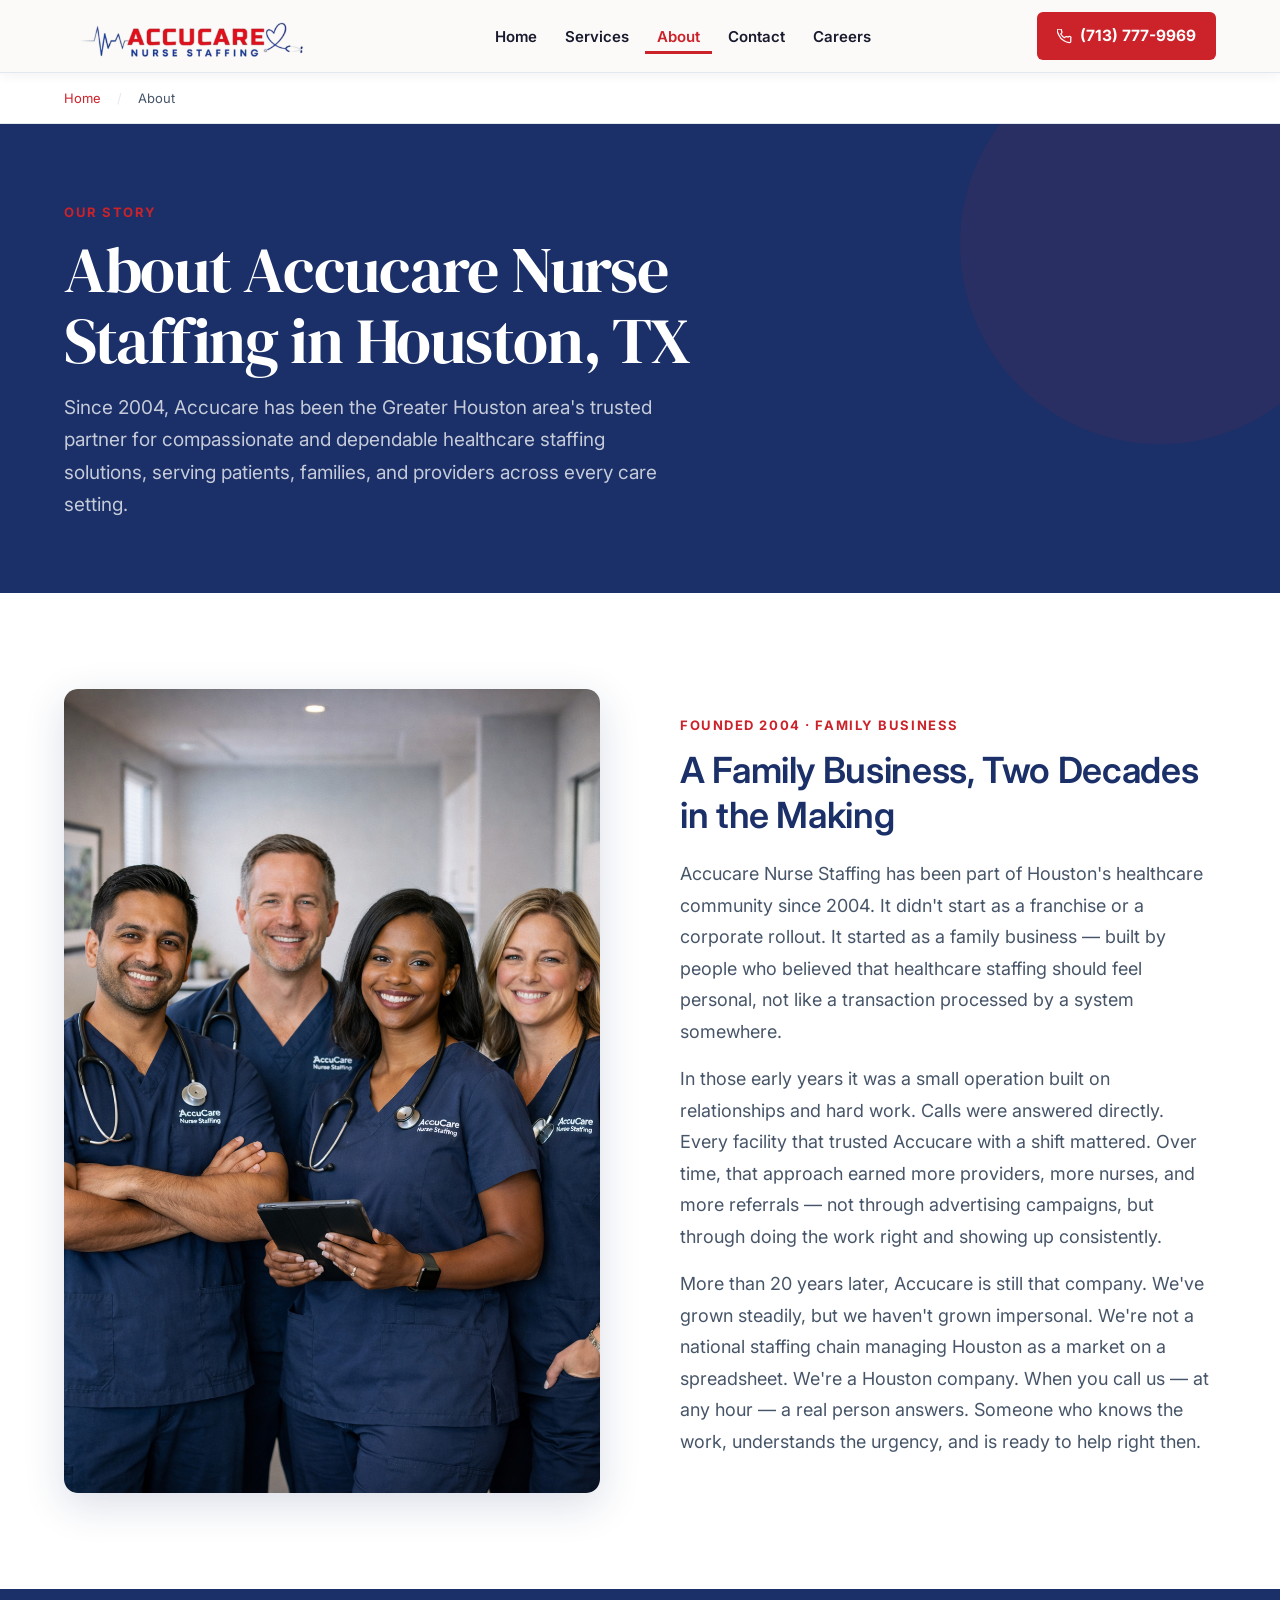
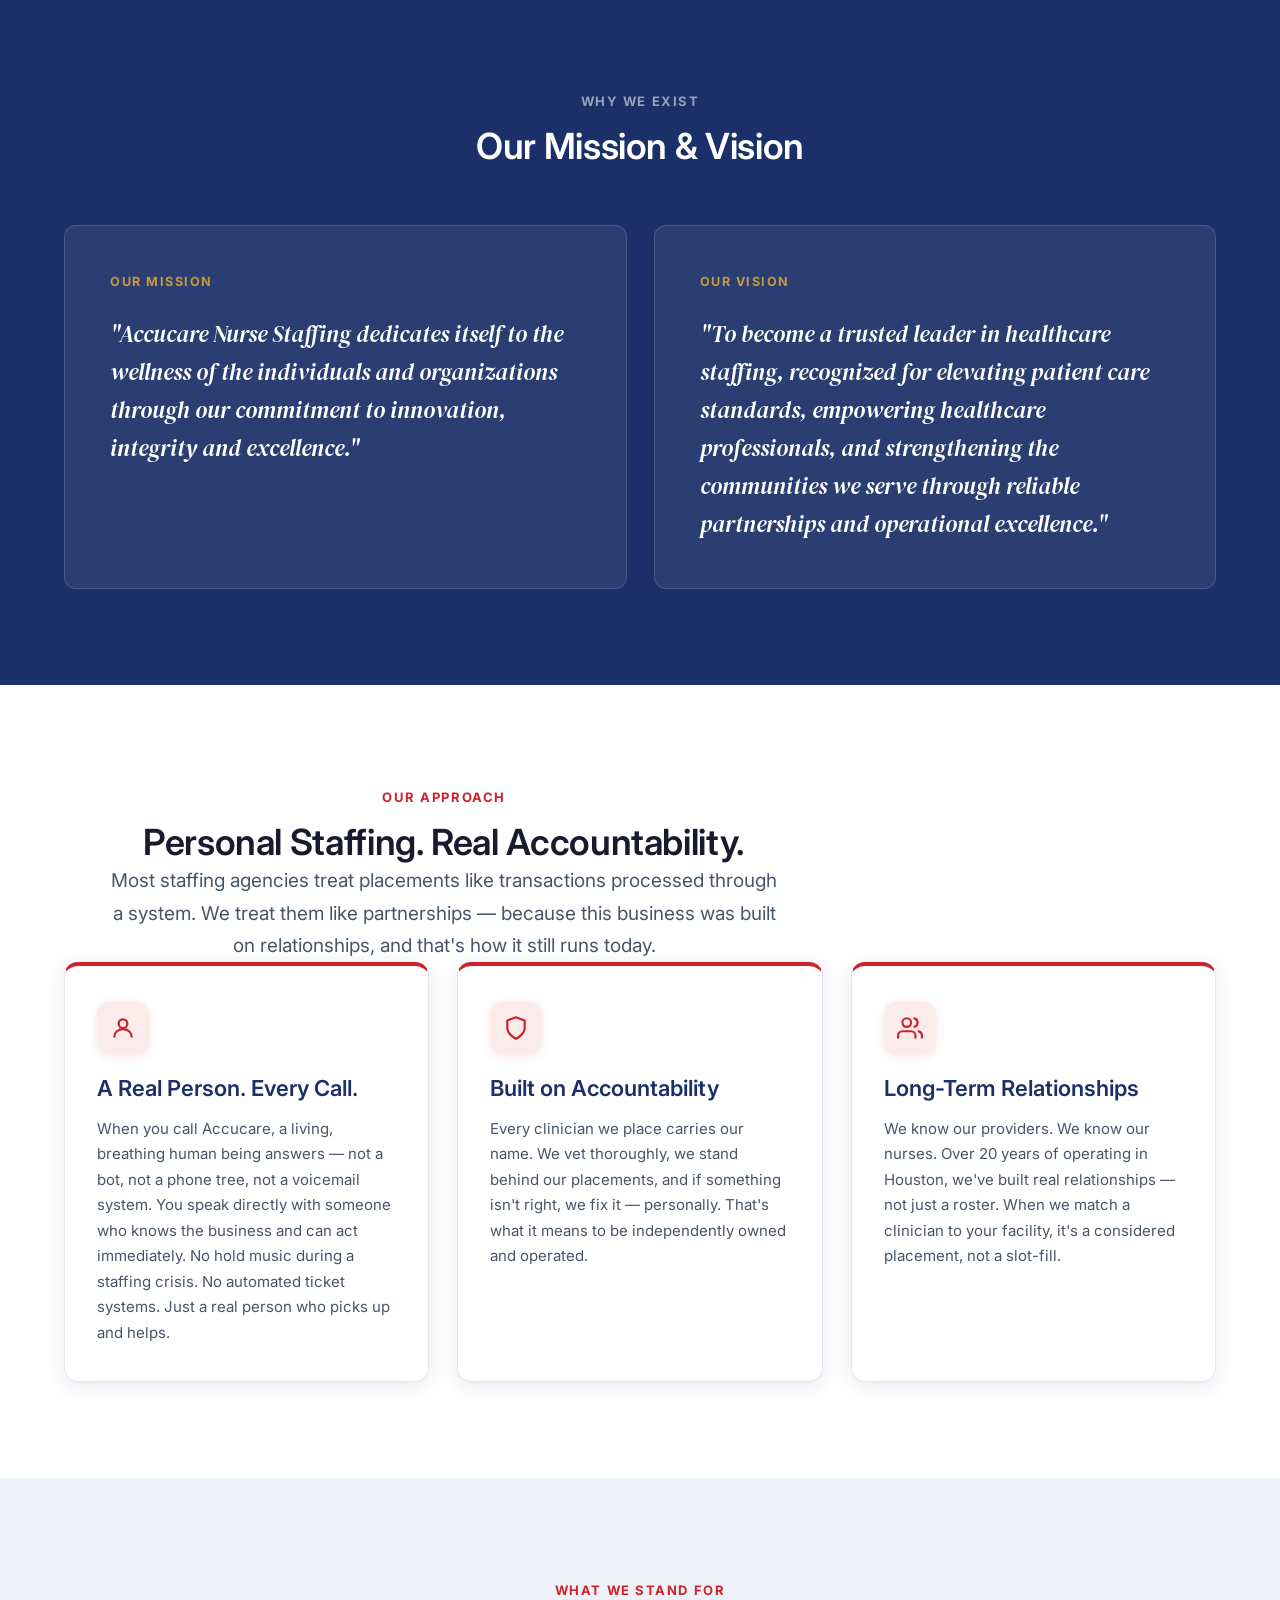
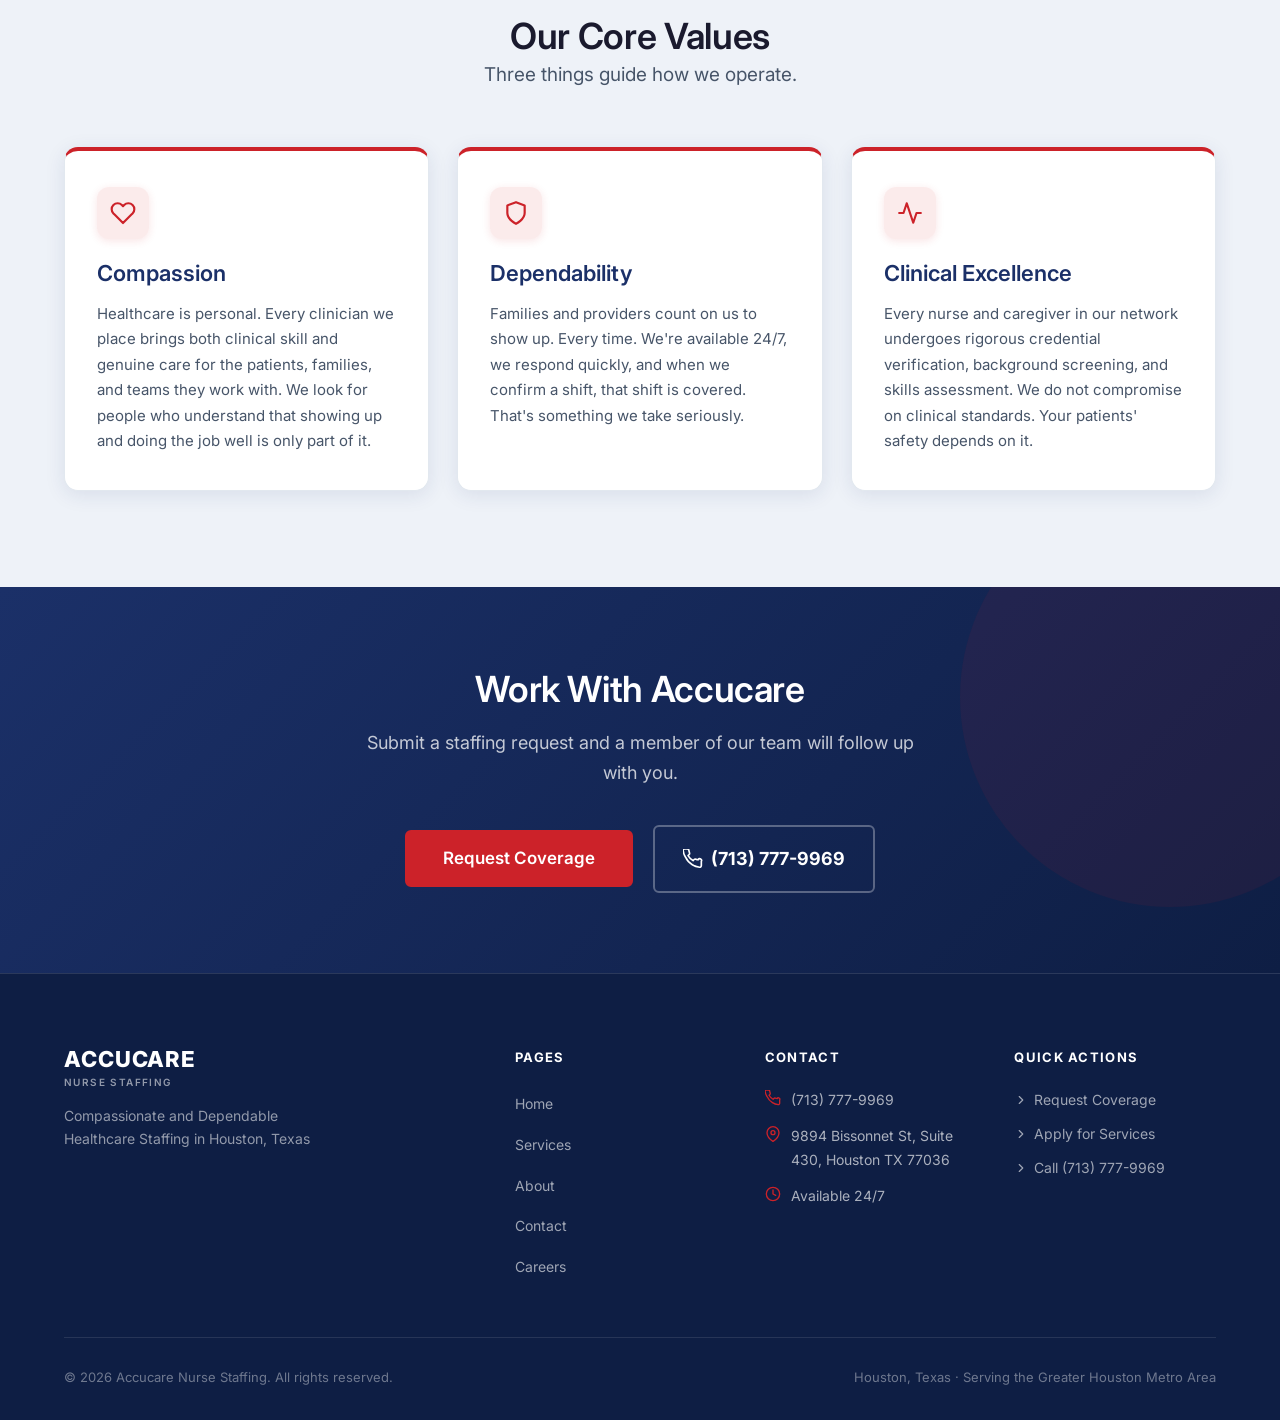
==== about.html @ 1fde1bed "Redesign Mission & Vision section — fix chopped layout Replace inline-style grid hack with dedicated" ====
<!DOCTYPE html>
<html lang="en">
<head>
  <meta charset="UTF-8" />
  <meta name="viewport" content="width=device-width, initial-scale=1.0" />
  <title>About Accucare Nurse Staffing in Houston, TX | 20 Years of Trusted Care</title>
  <meta name="description" content="Learn about Accucare Nurse Staffing, a Houston-based agency founded in 2004. Our mission is compassionate and dependable healthcare staffing solutions for every provider, every setting, every shift." />

  <!-- Favicon -->
  <link rel="icon" type="image/png" href="brandTheme/Heart.PNG" />

  <link rel="preconnect" href="https://fonts.googleapis.com" />
  <link rel="preconnect" href="https://fonts.gstatic.com" crossorigin />
  <link href="https://fonts.googleapis.com/css2?family=Inter:wght@400;600;700&family=DM+Serif+Display:ital@0;1&display=swap" rel="stylesheet" />
  <link rel="stylesheet" href="css/styles.css" />

  <!-- Google Analytics: insert GA4 tag here -->
</head>
<body>

  <a class="skip-link" href="#main-content">Skip to main content</a>

  <!-- NAVIGATION -->
  <header>
    <nav class="nav" aria-label="Main navigation">
      <div class="container">
        <div class="nav__inner">
          <a href="index.html" class="nav__logo" aria-label="Accucare Nurse Staffing Home">
            <img src="brandTheme/AccuCare logo.PNG" alt="Accucare Nurse Staffing" class="nav__logo-img"></span>
          </a>
          <ul class="nav__links" role="list">
            <li><a href="index.html" class="nav__link">Home</a></li>
            <li><a href="services.html" class="nav__link">Services</a></li>
            <li><a href="about.html" class="nav__link nav__link--active">About</a></li>
            <li><a href="contact.html" class="nav__link">Contact</a></li>
            <li><a href="join-our-team.html" class="nav__link">Careers</a></li>
          </ul>
          <a href="tel:7137779969" class="nav__phone" aria-label="Call Accucare at (713) 777-9969">
            <svg viewBox="0 0 24 24" fill="none" stroke="currentColor" stroke-width="2" stroke-linecap="round" stroke-linejoin="round" aria-hidden="true"><path d="M22 16.92v3a2 2 0 01-2.18 2 19.79 19.79 0 01-8.63-3.07A19.5 19.5 0 013.07 9.82 19.79 19.79 0 01.07 1.18 2 2 0 012.07 0h3a2 2 0 012 1.72c.127.96.361 1.903.7 2.81a2 2 0 01-.45 2.11L6.09 7.91a16 16 0 006 6l1.27-1.27a2 2 0 012.11-.45c.907.339 1.85.573 2.81.7A2 2 0 0122 14.92v2z"/></svg>
            (713) 777-9969
          </a>
          <button class="nav__hamburger" aria-label="Open navigation menu" aria-expanded="false" aria-controls="mobile-menu">
            <span></span><span></span><span></span>
          </button>
        </div>
      </div>
      <div class="nav__mobile" id="mobile-menu" role="navigation" aria-label="Mobile navigation">
        <a href="index.html" class="nav__link">Home</a>
        <a href="services.html" class="nav__link">Services</a>
        <a href="about.html" class="nav__link">About</a>
        <a href="contact.html" class="nav__link">Contact</a>
        <a href="join-our-team.html" class="nav__link">Careers</a>
        <a href="tel:7137779969" class="nav__phone"><svg viewBox="0 0 24 24" fill="none" stroke="currentColor" stroke-width="2" stroke-linecap="round" stroke-linejoin="round" aria-hidden="true"><path d="M22 16.92v3a2 2 0 01-2.18 2 19.79 19.79 0 01-8.63-3.07A19.5 19.5 0 013.07 9.82 19.79 19.79 0 01.07 1.18 2 2 0 012.07 0h3a2 2 0 012 1.72c.127.96.361 1.903.7 2.81a2 2 0 01-.45 2.11L6.09 7.91a16 16 0 006 6l1.27-1.27a2 2 0 012.11-.45c.907.339 1.85.573 2.81.7A2 2 0 0122 14.92v2z"/></svg>(713) 777-9969</a>
      </div>
    </nav>
  </header>

  <main id="main-content">

    <!-- Breadcrumb -->
    <div class="breadcrumb">
      <div class="container">
        <ol class="breadcrumb__list" aria-label="Breadcrumb">
          <li><a href="index.html">Home</a></li>
          <li class="breadcrumb__sep" aria-hidden="true">/</li>
          <li aria-current="page">About</li>
        </ol>
      </div>
    </div>

    <!-- Page Hero -->
    <section class="page-hero" aria-labelledby="page-title">
      <div class="container">
        <span class="page-hero__eyebrow">Our Story</span>
        <h1 id="page-title">About Accucare Nurse Staffing in Houston, TX</h1>
        <p>Since 2004, Accucare has been the Greater Houston area's trusted partner for compassionate and dependable healthcare staffing solutions, serving patients, families, and providers across every care setting.</p>
      </div>
    </section>

    <!-- Our Story -->
    <section class="section section--alt" aria-labelledby="story-heading">
      <div class="container">
        <div class="story-grid">
          <div class="story-grid__image">
            <img
              src="brandTheme/team-photo.png"
              alt="Accucare Nurse Staffing team of nurses in Houston, TX"
              style="width: 100%; height: 100%; object-fit: cover; border-radius: 12px; box-shadow: var(--shadow-md); min-height: 420px; display: block;"
            />
          </div>
          <div class="story-grid__content">
            <span class="section__eyebrow">Founded 2004 &middot; Family Business</span>
            <h2 id="story-heading">A Family Business, Two Decades in the Making</h2>
            <p>Accucare Nurse Staffing has been part of Houston's healthcare community since 2004. It didn't start as a franchise or a corporate rollout. It started as a family business — built by people who believed that healthcare staffing should feel personal, not like a transaction processed by a system somewhere.</p>
            <p>In those early years it was a small operation built on relationships and hard work. Calls were answered directly. Every facility that trusted Accucare with a shift mattered. Over time, that approach earned more providers, more nurses, and more referrals — not through advertising campaigns, but through doing the work right and showing up consistently.</p>
            <p>More than 20 years later, Accucare is still that company. We've grown steadily, but we haven't grown impersonal. We're not a national staffing chain managing Houston as a market on a spreadsheet. We're a Houston company. When you call us — at any hour — a real person answers. Someone who knows the work, understands the urgency, and is ready to help right then.</p>
          </div>
        </div>
      </div>
    </section>


    <!-- Mission & Vision -->
    <section class="section section--navy" aria-labelledby="mission-heading">
      <div class="container">
        <div class="section__header text-center">
          <span class="section__eyebrow" style="color: rgba(255,255,255,0.55);">Why We Exist</span>
          <h2 id="mission-heading" style="color: white;">Our Mission &amp; Vision</h2>
        </div>
        <div class="mv-grid">

          <div class="mv-card">
            <span class="mv-card__label">Our Mission</span>
            <blockquote>
              "Accucare Nurse Staffing dedicates itself to the wellness of the individuals and organizations through our commitment to innovation, integrity and excellence."
            </blockquote>
          </div>

          <div class="mv-card">
            <span class="mv-card__label">Our Vision</span>
            <blockquote>
              "To become a trusted leader in healthcare staffing, recognized for elevating patient care standards, empowering healthcare professionals, and strengthening the communities we serve through reliable partnerships and operational excellence."
            </blockquote>
          </div>

        </div>
      </div>
    </section>

    <!-- Concierge Approach -->
    <section class="section section--alt" aria-labelledby="concierge-heading">
      <div class="container">
        <div class="section__header text-center" style="max-width: 760px; margin: 0 auto var(--space-12);">
          <span class="section__eyebrow">Our Approach</span>
          <h2 id="concierge-heading">Personal Staffing. Real Accountability.</h2>
          <p class="lead" style="margin: 0 auto;">Most staffing agencies treat placements like transactions processed through a system. We treat them like partnerships — because this business was built on relationships, and that's how it still runs today.</p>
        </div>
        <div class="values-grid">

          <article class="value-card">
            <div class="value-card__icon" aria-hidden="true">
              <svg viewBox="0 0 24 24" fill="none" stroke="currentColor" stroke-width="2" stroke-linecap="round" stroke-linejoin="round">
                <circle cx="12" cy="8" r="4"/><path d="M4 20c0-4 3.6-7 8-7s8 3 8 7"/>
              </svg>
            </div>
            <h3>A Real Person. Every Call.</h3>
            <p>When you call Accucare, a living, breathing human being answers — not a bot, not a phone tree, not a voicemail system. You speak directly with someone who knows the business and can act immediately. No hold music during a staffing crisis. No automated ticket systems. Just a real person who picks up and helps.</p>
          </article>

          <article class="value-card">
            <div class="value-card__icon" aria-hidden="true">
              <svg viewBox="0 0 24 24" fill="none" stroke="currentColor" stroke-width="2" stroke-linecap="round" stroke-linejoin="round">
                <path d="M12 22s8-4 8-10V5l-8-3-8 3v7c0 6 8 10 8 10z"/>
              </svg>
            </div>
            <h3>Built on Accountability</h3>
            <p>Every clinician we place carries our name. We vet thoroughly, we stand behind our placements, and if something isn't right, we fix it &mdash; personally. That's what it means to be independently owned and operated.</p>
          </article>

          <article class="value-card">
            <div class="value-card__icon" aria-hidden="true">
              <svg viewBox="0 0 24 24" fill="none" stroke="currentColor" stroke-width="2" stroke-linecap="round" stroke-linejoin="round">
                <path d="M17 21v-2a4 4 0 00-4-4H5a4 4 0 00-4 4v2"/><circle cx="9" cy="7" r="4"/><path d="M23 21v-2a4 4 0 00-3-3.87"/><path d="M16 3.13a4 4 0 010 7.75"/>
              </svg>
            </div>
            <h3>Long-Term Relationships</h3>
            <p>We know our providers. We know our nurses. Over 20 years of operating in Houston, we've built real relationships &mdash; not just a roster. When we match a clinician to your facility, it's a considered placement, not a slot-fill.</p>
          </article>

        </div>
      </div>
    </section>

    <!-- Values -->
    <section class="section" aria-labelledby="values-heading">
      <div class="container">
        <div class="section__header text-center">
          <span class="section__eyebrow">What We Stand For</span>
          <h2 id="values-heading">Our Core Values</h2>
          <p class="lead" style="margin: 0 auto;">Three things guide how we operate.</p>
        </div>
        <div class="values-grid">

          <article class="value-card">
            <div class="value-card__icon" aria-hidden="true">
              <svg viewBox="0 0 24 24" fill="none" stroke="currentColor" stroke-width="2" stroke-linecap="round" stroke-linejoin="round">
                <path d="M20.84 4.61a5.5 5.5 0 00-7.78 0L12 5.67l-1.06-1.06a5.5 5.5 0 00-7.78 7.78l1.06 1.06L12 21.23l7.78-7.78 1.06-1.06a5.5 5.5 0 000-7.78z"/>
              </svg>
            </div>
            <h3>Compassion</h3>
            <p>Healthcare is personal. Every clinician we place brings both clinical skill and genuine care for the patients, families, and teams they work with. We look for people who understand that showing up and doing the job well is only part of it.</p>
          </article>

          <article class="value-card">
            <div class="value-card__icon" aria-hidden="true">
              <svg viewBox="0 0 24 24" fill="none" stroke="currentColor" stroke-width="2" stroke-linecap="round" stroke-linejoin="round">
                <path d="M12 22s8-4 8-10V5l-8-3-8 3v7c0 6 8 10 8 10z"/>
              </svg>
            </div>
            <h3>Dependability</h3>
            <p>Families and providers count on us to show up. Every time. We're available 24/7, we respond quickly, and when we confirm a shift, that shift is covered. That's something we take seriously.</p>
          </article>

          <article class="value-card">
            <div class="value-card__icon" aria-hidden="true">
              <svg viewBox="0 0 24 24" fill="none" stroke="currentColor" stroke-width="2" stroke-linecap="round" stroke-linejoin="round">
                <path d="M22 12h-4l-3 9L9 3l-3 9H2"/>
              </svg>
            </div>
            <h3>Clinical Excellence</h3>
            <p>Every nurse and caregiver in our network undergoes rigorous credential verification, background screening, and skills assessment. We do not compromise on clinical standards. Your patients' safety depends on it.</p>
          </article>

        </div>
      </div>
    </section>

    <!-- CTA Banner -->
    <section class="cta-banner" aria-labelledby="about-cta-heading">
      <div class="container">
        <h2 id="about-cta-heading">Work With Accucare</h2>
        <p>Submit a staffing request and a member of our team will follow up with you.</p>
        <div class="cta-banner__actions">
          <a href="#" class="btn btn--primary btn--lg js-lead-modal">Request Coverage</a>
          <a href="tel:7137779969" class="cta-banner__phone" aria-label="Call Accucare at (713) 777-9969">
            <svg viewBox="0 0 24 24" fill="none" stroke="currentColor" stroke-width="2" stroke-linecap="round" stroke-linejoin="round" aria-hidden="true"><path d="M22 16.92v3a2 2 0 01-2.18 2 19.79 19.79 0 01-8.63-3.07A19.5 19.5 0 013.07 9.82 19.79 19.79 0 01.07 1.18 2 2 0 012.07 0h3a2 2 0 012 1.72c.127.96.361 1.903.7 2.81a2 2 0 01-.45 2.11L6.09 7.91a16 16 0 006 6l1.27-1.27a2 2 0 012.11-.45c.907.339 1.85.573 2.81.7A2 2 0 0122 14.92v2z"/></svg>
            (713) 777-9969
          </a>
        </div>
      </div>
    </section>

  </main>

  <!-- FOOTER -->
  <footer class="footer" role="contentinfo">
    <div class="container">
      <div class="footer__main">
        <div class="footer__brand">
          <a href="index.html" class="nav__logo" aria-label="Accucare Nurse Staffing Home">
            <span class="footer__logo-wordmark">ACCUCARE<span>NURSE STAFFING</span></span></span>
          </a>
          <p class="footer__tagline">Compassionate and Dependable Healthcare Staffing in Houston, Texas</p>
        </div>
        <nav aria-label="Footer navigation">
          <div class="footer__col-title">Pages</div>
          <ul class="footer__nav" role="list">
            <li><a href="index.html">Home</a></li>
            <li><a href="services.html">Services</a></li>
            <li><a href="about.html">About</a></li>
            <li><a href="contact.html">Contact</a></li>
            <li><a href="join-our-team.html">Careers</a></li>
          </ul>
        </nav>
        <div>
          <div class="footer__col-title">Contact</div>
          <div class="footer__contact-item"><svg viewBox="0 0 24 24" fill="none" stroke="currentColor" stroke-width="2" stroke-linecap="round" stroke-linejoin="round" aria-hidden="true"><path d="M22 16.92v3a2 2 0 01-2.18 2 19.79 19.79 0 01-8.63-3.07A19.5 19.5 0 013.07 9.82 19.79 19.79 0 01.07 1.18 2 2 0 012.07 0h3a2 2 0 012 1.72c.127.96.361 1.903.7 2.81a2 2 0 01-.45 2.11L6.09 7.91a16 16 0 006 6l1.27-1.27a2 2 0 012.11-.45c.907.339 1.85.573 2.81.7A2 2 0 0122 14.92v2z"/></svg><a href="tel:7137779969">(713) 777-9969</a></div>
          <div class="footer__contact-item"><svg viewBox="0 0 24 24" fill="none" stroke="currentColor" stroke-width="2" stroke-linecap="round" stroke-linejoin="round" aria-hidden="true"><path d="M21 10c0 7-9 13-9 13s-9-6-9-13a9 9 0 0118 0z"/><circle cx="12" cy="10" r="3"/></svg>9894 Bissonnet St, Suite 430, Houston TX 77036</div>
          <div class="footer__contact-item"><svg viewBox="0 0 24 24" fill="none" stroke="currentColor" stroke-width="2" stroke-linecap="round" stroke-linejoin="round" aria-hidden="true"><circle cx="12" cy="12" r="10"/><polyline points="12 6 12 12 16 14"/></svg>Available 24/7</div>
        </div>
        <div>
          <div class="footer__col-title">Quick Actions</div>
          <div class="footer__quick-links">
            <a href="for-facilities.html"><svg viewBox="0 0 24 24" fill="none" stroke="currentColor" stroke-width="2" stroke-linecap="round" stroke-linejoin="round" aria-hidden="true"><polyline points="9 18 15 12 9 6"/></svg>Request Coverage</a>
            <a href="#" class="js-lead-modal"><svg viewBox="0 0 24 24" fill="none" stroke="currentColor" stroke-width="2" stroke-linecap="round" stroke-linejoin="round" aria-hidden="true"><polyline points="9 18 15 12 9 6"/></svg>Apply for Services</a>
            <a href="tel:7137779969"><svg viewBox="0 0 24 24" fill="none" stroke="currentColor" stroke-width="2" stroke-linecap="round" stroke-linejoin="round" aria-hidden="true"><polyline points="9 18 15 12 9 6"/></svg>Call (713) 777-9969</a>
          </div>
        </div>
      </div>
      <div class="footer__bottom">
        <p class="footer__copy">&copy; 2026 Accucare Nurse Staffing. All rights reserved.</p>
        <p class="footer__copy">Houston, Texas &middot; Serving the Greater Houston Metro Area</p>
      </div>
    </div>
  </footer>

  <script src="js/main.js"></script>
</body>
</html>
---- css/styles.css ----
/* ============================================================
   Accucare Nurse Staffing — Main Stylesheet
   Design System: Navy + Red
   ============================================================ */

/* --- Google Fonts Import --- */
@import url('https://fonts.googleapis.com/css2?family=Inter:wght@400;600;700&family=DM+Serif+Display:ital@0;1&display=swap');

/* --- CSS Custom Properties --- */
:root {
  --navy: #1B3068;
  --teal: #CC2229;
  --teal-dark: #a8192a;
  --gold: #C8993A;
  --bg: #EEF2F8;
  --white: #FFFFFF;
  --text: #1A1A2E;
  --text-light: #475569;
  --green: #2E7D5E;
  --border: #E2E8EF;
  --shadow: 0 4px 20px rgba(27, 48, 104, 0.10);
  --shadow-md: 0 12px 40px rgba(27, 48, 104, 0.16);
  --radius: 14px;
  --radius-sm: 6px;
  --transition: 0.22s ease;
}

/* --- Reset & Base --- */
*, *::before, *::after {
  box-sizing: border-box;
  margin: 0;
  padding: 0;
}

html {
  scroll-behavior: smooth;
  font-size: 18px;
  overflow-x: hidden;
}

body {
  font-family: 'Inter', -apple-system, BlinkMacSystemFont, 'Segoe UI', sans-serif;
  color: var(--text);
  background: var(--bg);
  line-height: 1.7;
  -webkit-font-smoothing: antialiased;
  overflow-x: hidden;
}

img {
  max-width: 100%;
  display: block;
}

a {
  color: inherit;
  text-decoration: none;
}

ul {
  list-style: none;
}

/* --- Typography Scale --- */
h1 {
  font-family: 'DM Serif Display', serif;
  font-size: 64px;
  font-weight: 400;
  line-height: 1.1;
  letter-spacing: -0.02em;
}

h2 {
  font-size: 36px;
  font-weight: 600;
  line-height: 1.25;
  letter-spacing: -0.01em;
}

h3 {
  font-size: 22px;
  font-weight: 600;
  line-height: 1.35;
}

h4 {
  font-size: 18px;
  font-weight: 600;
  line-height: 1.4;
}

p {
  line-height: 1.7;
}

/* --- Utility Classes --- */
.container {
  max-width: 1200px;
  margin: 0 auto;
  padding: 0 24px;
}

.section {
  padding: 96px 0;
}

.section--alt {
  background: var(--white);
}

.section--navy {
  background: var(--navy);
  color: var(--white);
}

.section--light {
  background: var(--bg);
}

.text-center {
  text-align: center;
}

.text-teal {
  color: var(--teal);
}

.text-gold {
  color: var(--gold);
}

.text-light {
  color: var(--text-light);
}

.lead {
  font-size: 19px;
  color: var(--text-light);
  line-height: 1.7;
  max-width: 680px;
}

.section__header {
  margin-bottom: 56px;
}

.section__eyebrow {
  display: inline-block;
  font-size: 13px;
  font-weight: 700;
  letter-spacing: 0.12em;
  text-transform: uppercase;
  color: var(--teal);
  margin-bottom: 12px;
}

/* --- Buttons --- */
.btn {
  display: inline-flex;
  align-items: center;
  gap: 8px;
  padding: 14px 28px;
  font-size: 16px;
  font-weight: 600;
  border-radius: var(--radius-sm);
  border: 2px solid transparent;
  cursor: pointer;
  transition: background var(--transition), color var(--transition), border-color var(--transition), transform var(--transition), box-shadow var(--transition);
  text-decoration: none;
  line-height: 1;
  font-family: inherit;
}

.btn:focus-visible {
  outline: 3px solid var(--teal);
  outline-offset: 3px;
}

.btn--primary {
  background: var(--teal);
  color: var(--white);
  border-color: var(--teal);
}

.btn--primary:hover {
  background: var(--teal-dark);
  border-color: var(--teal-dark);
  transform: translateY(-1px);
  box-shadow: 0 4px 16px rgba(204, 34, 41, 0.3);
}

.btn--secondary {
  background: transparent;
  color: var(--white);
  border-color: var(--white);
}

.btn--secondary:hover {
  background: var(--white);
  color: var(--navy);
}

.btn--outline {
  background: transparent;
  color: var(--teal);
  border-color: var(--teal);
}

.btn--outline:hover {
  background: var(--teal);
  color: var(--white);
}

.btn--navy {
  background: var(--navy);
  color: var(--white);
  border-color: var(--navy);
}

.btn--navy:hover {
  background: #0a1f38;
  border-color: #0a1f38;
  transform: translateY(-1px);
}

.btn--lg {
  padding: 18px 36px;
  font-size: 17px;
}

/* ============================================================
   NAVIGATION
   ============================================================ */

.nav {
  position: sticky;
  top: 0;
  z-index: 1000;
  background: #fbfaf9;
  border-bottom: 1px solid var(--border);
  box-shadow: 0 2px 12px rgba(0, 0, 0, 0.06);
}

.nav__inner {
  display: flex;
  align-items: center;
  justify-content: space-between;
  height: 72px;
  gap: 24px;
}

/* Logo */
.nav__logo {
  display: flex;
  align-items: center;
  gap: 10px;
  text-decoration: none;
  flex-shrink: 0;
}

.nav__logo-icon {
  width: 36px;
  height: 36px;
  flex-shrink: 0;
}

.nav__logo-text {
  font-size: 17px;
  font-weight: 700;
  color: var(--navy);
  line-height: 1.2;
}

.nav__logo-text span {
  display: block;
  font-size: 11px;
  font-weight: 600;
  color: var(--teal);
  letter-spacing: 0.06em;
  text-transform: uppercase;
}

/* Links */
.nav__links {
  display: flex;
  align-items: center;
  gap: 4px;
  flex: 1;
  justify-content: center;
}

.nav__link {
  font-size: 15px;
  font-weight: 600;
  color: var(--text);
  padding: 8px 12px;
  border-radius: var(--radius-sm);
  transition: color var(--transition), background var(--transition);
  white-space: nowrap;
}

.nav__link:hover {
  color: var(--teal);
  background: rgba(204, 34, 41, 0.06);
}

.nav__link--active {
  color: var(--teal);
  background: transparent;
  border-bottom: 3px solid var(--teal);
  border-radius: 0;
  padding-bottom: 5px;
}

.nav--scrolled {
  box-shadow: 0 4px 24px rgba(0, 0, 0, 0.12);
}

.nav--scrolled .nav__inner {
  height: 60px;
  transition: height 0.22s ease;
}

/* Phone */
.nav__phone {
  display: flex;
  align-items: center;
  gap: 8px;
  background: var(--teal);
  color: var(--white);
  padding: 11px 20px;
  border-radius: var(--radius-sm);
  font-size: 15.5px;
  font-weight: 700;
  white-space: nowrap;
  transition: background var(--transition);
  flex-shrink: 0;
}

.nav__phone:hover {
  background: var(--teal-dark);
}

.nav__phone svg {
  width: 15px;
  height: 15px;
}

/* Hamburger */
.nav__hamburger {
  display: none;
  flex-direction: column;
  gap: 5px;
  background: none;
  border: none;
  cursor: pointer;
  padding: 8px;
  border-radius: var(--radius-sm);
  transition: background var(--transition);
}

.nav__hamburger:focus-visible {
  outline: 3px solid var(--teal);
  outline-offset: 2px;
}

.nav__hamburger:hover {
  background: var(--bg);
}

.nav__hamburger span {
  display: block;
  width: 24px;
  height: 2px;
  background: var(--navy);
  border-radius: 2px;
  transition: transform var(--transition), opacity var(--transition);
}

.nav__hamburger.is-open span:nth-child(1) {
  transform: translateY(7px) rotate(45deg);
}

.nav__hamburger.is-open span:nth-child(2) {
  opacity: 0;
}

.nav__hamburger.is-open span:nth-child(3) {
  transform: translateY(-7px) rotate(-45deg);
}

/* Mobile drawer */
.nav__mobile {
  display: none;
  flex-direction: column;
  background: var(--white);
  border-top: 1px solid var(--border);
  padding: 16px 24px 24px;
  gap: 4px;
}

.nav__mobile.is-open {
  display: flex;
}

.nav__mobile .nav__link {
  display: block;
  padding: 12px 16px;
  font-size: 16px;
}

.nav__mobile .nav__phone {
  margin-top: 12px;
  justify-content: center;
  font-size: 16px;
}

/* ============================================================
   HERO
   ============================================================ */

.hero {
  position: relative;
  min-height: 740px;
  display: flex;
  align-items: center;
  overflow: hidden;
}

.hero__bg {
  position: absolute;
  inset: 0;
  background-image: url('https://images.unsplash.com/photo-1576091160550-2173dba999ef?w=1920&q=80');
  background-size: cover;
  background-position: center 30%;
  background-repeat: no-repeat;
}

.hero__overlay {
  position: absolute;
  inset: 0;
  background: linear-gradient(105deg, rgba(15,30,64,0.90) 0%, rgba(15,30,64,0.72) 55%, rgba(15,30,64,0.38) 100%);
}

.hero__content {
  position: relative;
  z-index: 2;
  max-width: 760px;
  padding: 96px 0;
}

.hero__eyebrow {
  display: inline-flex;
  align-items: center;
  gap: 8px;
  background: rgba(204, 34, 41, 0.18);
  border: 1px solid rgba(204, 34, 41, 0.4);
  color: rgba(255, 255, 255, 0.9);
  padding: 6px 14px;
  border-radius: 100px;
  font-size: 13px;
  font-weight: 600;
  letter-spacing: 0.08em;
  text-transform: uppercase;
  margin-bottom: 24px;
}

.hero h1 {
  color: var(--white);
  margin-bottom: 24px;
}

.hero__sub {
  font-size: 19px;
  color: rgba(255, 255, 255, 0.85);
  line-height: 1.7;
  margin-bottom: 36px;
  max-width: 620px;
}

.hero__actions {
  display: flex;
  gap: 16px;
  flex-wrap: wrap;
  margin-bottom: 32px;
}

.hero__trust {
  display: flex;
  align-items: center;
  gap: 8px;
  color: rgba(255, 255, 255, 0.7);
  font-size: 14px;
  font-weight: 500;
  flex-wrap: wrap;
}

.hero__trust-dot {
  width: 4px;
  height: 4px;
  border-radius: 50%;
  background: rgba(255,255,255,0.45);
  flex-shrink: 0;
}

/* ============================================================
   TRUST BAR
   ============================================================ */

.trust-bar {
  background: var(--white);
  border-bottom: 1px solid var(--border);
  padding: 28px 0;
}

.trust-bar__grid {
  display: flex;
  align-items: center;
  justify-content: center;
  gap: 0;
  flex-wrap: wrap;
}

.trust-bar__item {
  display: flex;
  align-items: center;
  gap: 10px;
  font-size: 14px;
  font-weight: 600;
  color: var(--text);
  white-space: nowrap;
  padding: 0 28px;
}

.trust-bar__item svg {
  width: 22px;
  height: 22px;
  color: var(--teal);
  flex-shrink: 0;
}

.trust-bar__divider {
  width: 1px;
  height: 32px;
  background: var(--border);
  flex-shrink: 0;
}

/* ============================================================
   WHO WE SERVE
   ============================================================ */

.who-we-serve__intro {
  max-width: 640px;
  margin-bottom: 48px;
}

.who-we-serve__grid {
  display: flex;
  justify-content: center;
  gap: 28px;
  flex-wrap: wrap;
}

.who-we-serve__grid .serve-card {
  flex: 0 1 480px;
}

.serve-card {
  background: var(--white);
  border-radius: var(--radius);
  border: 1px solid var(--border);
  border-left: 4px solid var(--teal);
  padding: 44px 40px;
  box-shadow: var(--shadow);
  display: flex;
  flex-direction: column;
  transition: box-shadow var(--transition), transform var(--transition);
}

.serve-card:hover {
  box-shadow: var(--shadow-md);
  transform: translateY(-3px);
}

.serve-card__icon {
  width: 56px;
  height: 56px;
  background: rgba(204, 34, 41, 0.09);
  border-radius: 12px;
  display: flex;
  align-items: center;
  justify-content: center;
  margin-bottom: 24px;
}

.serve-card__icon svg {
  width: 28px;
  height: 28px;
  color: var(--teal);
}

.serve-card__label {
  font-size: 12px;
  font-weight: 700;
  letter-spacing: 0.1em;
  text-transform: uppercase;
  color: var(--teal);
  margin-bottom: 10px;
}

.serve-card h3 {
  font-size: 26px;
  color: var(--navy);
  margin-bottom: 14px;
}

.serve-card p {
  color: var(--text-light);
  margin-bottom: 28px;
  flex: 1;
}

/* ============================================================
   SERVICES GRID
   ============================================================ */

.services-grid__grid {
  display: grid;
  grid-template-columns: repeat(3, 1fr);
  gap: 24px;
  margin-bottom: 48px;
}

.service-card {
  background: var(--white);
  border-radius: var(--radius);
  border: 1px solid var(--border);
  padding: 32px 28px;
  box-shadow: var(--shadow);
  transition: box-shadow var(--transition), transform var(--transition), border-color var(--transition);
  position: relative;
  overflow: hidden;
}

.service-card::before {
  content: '';
  position: absolute;
  top: 0;
  left: 0;
  right: 0;
  height: 3px;
  background: var(--teal);
  transform: scaleX(0);
  transform-origin: left;
  transition: transform var(--transition);
}

.service-card:hover {
  box-shadow: var(--shadow-md);
  transform: translateY(-3px);
  border-color: rgba(204, 34, 41, 0.25);
}

.service-card:hover::before {
  transform: scaleX(1);
}

.service-card__icon {
  width: 48px;
  height: 48px;
  background: rgba(204, 34, 41, 0.09);
  border-radius: 10px;
  display: flex;
  align-items: center;
  justify-content: center;
  margin-bottom: 18px;
}

.service-card__icon svg {
  width: 24px;
  height: 24px;
  color: var(--teal);
}

.service-card h3 {
  font-size: 18px;
  color: var(--navy);
  margin-bottom: 10px;
}

.service-card p {
  font-size: 15px;
  color: var(--text-light);
  line-height: 1.65;
}

/* ============================================================
   STAFFING VERTICALS
   ============================================================ */

.verticals__grid {
  display: grid;
  grid-template-columns: repeat(3, 1fr);
  gap: 20px;
  max-width: 900px;
  margin: 0 auto;
}

.vertical-card {
  background: rgba(255, 255, 255, 0.08);
  border: 1px solid rgba(255, 255, 255, 0.15);
  border-radius: var(--radius);
  padding: 32px 24px;
  transition: background var(--transition), transform var(--transition);
}

.vertical-card:hover {
  background: rgba(255, 255, 255, 0.13);
  transform: translateY(-3px);
}

.vertical-card__icon {
  width: 48px;
  height: 48px;
  background: rgba(204, 34, 41, 0.2);
  border-radius: 10px;
  display: flex;
  align-items: center;
  justify-content: center;
  margin-bottom: 18px;
}

.vertical-card__icon svg {
  width: 24px;
  height: 24px;
  color: rgba(255, 255, 255, 0.9);
}

.vertical-card h3 {
  font-size: 18px;
  color: var(--white);
  margin-bottom: 10px;
}

.vertical-card p {
  font-size: 15px;
  color: rgba(255, 255, 255, 0.7);
  line-height: 1.65;
}

/* ============================================================
   WHY ACCUCARE
   ============================================================ */

.why-grid {
  display: grid;
  grid-template-columns: repeat(3, 1fr);
  gap: 32px;
}

.why-card {
  background: var(--white);
  border-radius: var(--radius);
  border: 1px solid var(--border);
  padding: 36px 32px;
  box-shadow: var(--shadow);
  position: relative;
  overflow: hidden;
}

.why-card__number {
  position: absolute;
  top: 20px;
  right: 24px;
  font-size: 64px;
  font-weight: 700;
  color: rgba(204, 34, 41, 0.07);
  line-height: 1;
  font-family: 'DM Serif Display', serif;
}

.why-card__icon {
  width: 52px;
  height: 52px;
  background: rgba(204, 34, 41, 0.09);
  border-radius: 12px;
  display: flex;
  align-items: center;
  justify-content: center;
  margin-bottom: 20px;
}

.why-card__icon svg {
  width: 26px;
  height: 26px;
  color: var(--teal);
}

.serve-card__icon,
.why-card__icon,
.value-card__icon {
  background: linear-gradient(135deg, rgba(204,34,41,0.14) 0%, rgba(27,48,104,0.10) 100%);
  box-shadow: 0 2px 8px rgba(204, 34, 41, 0.12);
}

.serve-card__icon {
  width: 60px;
  height: 60px;
}

.why-card__icon {
  width: 60px;
  height: 60px;
}

.why-card h3 {
  color: var(--navy);
  margin-bottom: 12px;
  font-size: 20px;
}

.why-card p {
  color: var(--text-light);
  font-size: 15px;
  line-height: 1.7;
}

/* ============================================================
   TESTIMONIALS
   ============================================================ */

.testimonials__grid {
  display: grid;
  grid-template-columns: 1fr 1fr;
  gap: 28px;
}

.testimonial-card {
  background: var(--white);
  border-radius: var(--radius);
  border: 1px solid var(--border);
  padding: 40px 36px;
  box-shadow: var(--shadow);
  position: relative;
}

.testimonial-card::before {
  content: '\201C';
  position: absolute;
  top: 20px;
  left: 28px;
  font-size: 80px;
  color: var(--teal);
  opacity: 0.2;
  font-family: 'DM Serif Display', serif;
  line-height: 1;
}

.testimonial-card__quote {
  font-size: 17px;
  color: var(--text);
  line-height: 1.75;
  font-style: italic;
  font-family: 'DM Serif Display', serif;
  margin-bottom: 24px;
  padding-top: 16px;
}

.testimonial-card__author {
  display: flex;
  align-items: center;
  gap: 12px;
}

.testimonial-card__avatar {
  width: 44px;
  height: 44px;
  border-radius: 50%;
  background: rgba(204, 34, 41, 0.12);
  display: flex;
  align-items: center;
  justify-content: center;
  flex-shrink: 0;
}

.testimonial-card__avatar svg {
  width: 22px;
  height: 22px;
  color: var(--teal);
}

.testimonial-card__name {
  font-weight: 700;
  font-size: 15px;
  color: var(--navy);
}

.testimonial-card__role {
  font-size: 13px;
  color: var(--text-light);
  margin-top: 2px;
}

.testimonial-card__stars {
  display: flex;
  gap: 3px;
  margin-bottom: 16px;
}

.testimonial-card__stars svg {
  width: 16px;
  height: 16px;
  color: var(--gold);
  fill: var(--gold);
}

/* ============================================================
   CTA BANNER
   ============================================================ */

.cta-banner {
  background: linear-gradient(135deg, #1B3068 0%, #0e1e44 100%);
  padding: 80px 0;
  text-align: center;
  position: relative;
  overflow: hidden;
}

.cta-banner::after {
  content: '';
  position: absolute;
  top: -100px;
  right: -100px;
  width: 420px;
  height: 420px;
  border-radius: 50%;
  background: rgba(204, 34, 41, 0.08);
  pointer-events: none;
}

.cta-banner h2 {
  color: var(--white);
  margin-bottom: 16px;
}

.cta-banner p {
  color: rgba(255, 255, 255, 0.75);
  font-size: 18px;
  margin-bottom: 36px;
  max-width: 560px;
  margin-left: auto;
  margin-right: auto;
}

.cta-banner__actions {
  display: flex;
  align-items: center;
  justify-content: center;
  gap: 20px;
  flex-wrap: wrap;
}

.cta-banner__phone {
  color: var(--white);
  font-size: 18px;
  font-weight: 700;
  display: inline-flex;
  align-items: center;
  gap: 8px;
  border: 2px solid rgba(255, 255, 255, 0.3);
  border-radius: var(--radius-sm);
  padding: 17px 28px;
  transition: border-color var(--transition), background var(--transition);
}

.cta-banner__phone:hover {
  border-color: rgba(255, 255, 255, 0.65);
  background: rgba(255, 255, 255, 0.07);
  color: var(--white);
}

.cta-banner__phone svg {
  width: 20px;
  height: 20px;
}

/* ============================================================
   FOOTER
   ============================================================ */

.footer {
  background: #0e1e44;
  color: rgba(255, 255, 255, 0.8);
  padding: 72px 0 32px;
  border-top: 1px solid rgba(255, 255, 255, 0.12);
}

.footer__main {
  display: grid;
  grid-template-columns: 2fr 1fr 1fr 1fr;
  gap: 48px;
  margin-bottom: 56px;
}

.footer__brand .nav__logo-text {
  color: var(--white);
}

.footer__brand .nav__logo-text span {
  color: var(--teal);
}

.footer__tagline {
  margin-top: 16px;
  font-size: 14px;
  color: rgba(255, 255, 255, 0.55);
  line-height: 1.65;
  max-width: 280px;
}

.footer__col-title {
  font-size: 13px;
  font-weight: 700;
  letter-spacing: 0.1em;
  text-transform: uppercase;
  color: var(--white);
  margin-bottom: 20px;
}

.footer__nav {
  display: flex;
  flex-direction: column;
  gap: 10px;
}

.footer__nav a {
  font-size: 14px;
  color: rgba(255, 255, 255, 0.6);
  transition: color var(--transition);
}

.footer__nav a:hover {
  color: var(--teal);
}

.footer__contact-item {
  display: flex;
  align-items: flex-start;
  gap: 10px;
  font-size: 14px;
  color: rgba(255, 255, 255, 0.65);
  margin-bottom: 12px;
}

.footer__contact-item svg {
  width: 16px;
  height: 16px;
  color: var(--teal);
  flex-shrink: 0;
  margin-top: 2px;
}

.footer__contact-item a {
  color: inherit;
  transition: color var(--transition);
}

.footer__contact-item a:hover {
  color: var(--teal);
}

.footer__quick-links {
  display: flex;
  flex-direction: column;
  gap: 10px;
}

.footer__quick-links a {
  display: inline-flex;
  align-items: center;
  gap: 6px;
  font-size: 14px;
  color: rgba(255, 255, 255, 0.6);
  transition: color var(--transition);
}

.footer__quick-links a:hover {
  color: var(--teal);
}

.footer__quick-links a svg {
  width: 14px;
  height: 14px;
  flex-shrink: 0;
}

.footer__bottom {
  border-top: 1px solid rgba(255, 255, 255, 0.1);
  padding-top: 28px;
  display: flex;
  align-items: center;
  justify-content: space-between;
  gap: 16px;
  flex-wrap: wrap;
}

.footer__copy {
  font-size: 13px;
  color: rgba(255, 255, 255, 0.4);
}

/* ============================================================
   PAGE HERO (inner pages)
   ============================================================ */

.page-hero {
  background: var(--navy);
  padding: 72px 0;
  position: relative;
  overflow: hidden;
}

.page-hero::after {
  content: '';
  position: absolute;
  top: -80px;
  right: -80px;
  width: 400px;
  height: 400px;
  border-radius: 50%;
  background: rgba(204, 34, 41, 0.08);
  pointer-events: none;
}

.page-hero__eyebrow {
  display: inline-block;
  font-size: 13px;
  font-weight: 700;
  letter-spacing: 0.12em;
  text-transform: uppercase;
  color: var(--teal);
  margin-bottom: 12px;
}

.page-hero h1 {
  color: var(--white);
  margin-bottom: 16px;
  max-width: 760px;
}

.page-hero p {
  color: rgba(255, 255, 255, 0.75);
  font-size: 19px;
  max-width: 620px;
  line-height: 1.7;
}

/* ============================================================
   SERVICES PAGE
   ============================================================ */

.service-detail {
  padding: 64px 0;
  border-bottom: 1px solid var(--border);
}

.service-detail:last-of-type {
  border-bottom: none;
}

.service-detail__inner {
  display: block;
  max-width: 720px;
  margin: 0 auto;
}

.service-detail__badge {
  display: inline-flex;
  align-items: center;
  gap: 8px;
  background: rgba(204, 34, 41, 0.08);
  color: var(--teal);
  padding: 6px 14px;
  border-radius: 100px;
  font-size: 13px;
  font-weight: 700;
  margin-bottom: 16px;
}

.service-detail h2 {
  color: var(--navy);
  margin-bottom: 16px;
  font-size: 28px;
}

.service-detail p {
  color: var(--text-light);
  margin-bottom: 20px;
  line-height: 1.75;
}

.service-detail__best {
  display: flex;
  align-items: flex-start;
  gap: 10px;
  background: var(--bg);
  border-radius: var(--radius-sm);
  padding: 14px 18px;
  font-size: 14px;
  margin-bottom: 24px;
  border-left: 3px solid var(--teal);
}

.service-detail__best strong {
  color: var(--navy);
}

.service-detail__highlights {
  background: var(--bg);
  border-radius: var(--radius);
  padding: 28px 24px;
  align-self: start;
  position: sticky;
  top: 100px;
}

.service-detail__highlights h4 {
  font-size: 13px;
  font-weight: 700;
  letter-spacing: 0.08em;
  text-transform: uppercase;
  color: var(--text-light);
  margin-bottom: 16px;
}

.service-detail__highlights ul {
  list-style: none;
  padding: 0;
  margin: 0;
  display: flex;
  flex-direction: column;
  gap: 12px;
}

.service-detail__highlights li {
  display: flex;
  align-items: flex-start;
  gap: 10px;
  font-size: 14px;
  color: var(--text);
  line-height: 1.5;
}

.service-detail__highlights li::before {
  content: '';
  width: 7px;
  height: 7px;
  border-radius: 50%;
  background: var(--teal);
  flex-shrink: 0;
  margin-top: 6px;
}

.service-detail__sidebar {
  background: var(--bg);
  border-radius: var(--radius);
  border: 1px solid var(--border);
  padding: 32px 28px;
  position: sticky;
  top: 96px;
}

.service-detail__sidebar h4 {
  color: var(--navy);
  margin-bottom: 16px;
}

.service-detail__sidebar p {
  font-size: 14px;
  margin-bottom: 20px;
}

/* ============================================================
   FOR FACILITIES PAGE
   ============================================================ */

.how-it-works__steps {
  display: grid;
  grid-template-columns: repeat(3, 1fr);
  gap: 28px;
  position: relative;
}

.how-it-works__steps::before {
  content: '';
  position: absolute;
  top: 36px;
  left: calc(16.67% + 28px);
  right: calc(16.67% + 28px);
  height: 2px;
  background: var(--border);
  z-index: 0;
}

.step {
  background: var(--white);
  border-radius: var(--radius);
  border: 1px solid var(--border);
  padding: 36px 28px;
  box-shadow: var(--shadow);
  text-align: center;
  position: relative;
  z-index: 1;
}

.step__number {
  width: 56px;
  height: 56px;
  border-radius: 50%;
  background: var(--teal);
  color: var(--white);
  font-size: 22px;
  font-weight: 700;
  display: flex;
  align-items: center;
  justify-content: center;
  margin: 0 auto 20px;
}

.step h3 {
  color: var(--navy);
  margin-bottom: 10px;
  font-size: 18px;
}

.step p {
  color: var(--text-light);
  font-size: 15px;
  line-height: 1.65;
}

/* ============================================================
   CARE SETTINGS GRID
   ============================================================ */

.care-settings__grid {
  display: grid;
  grid-template-columns: repeat(4, 1fr);
  gap: 20px;
}

.care-setting-card {
  background: var(--white);
  border-radius: var(--radius);
  border: 1px solid var(--border);
  padding: 28px 24px;
  box-shadow: var(--shadow);
  transition: box-shadow var(--transition), transform var(--transition);
}

.care-setting-card:hover {
  box-shadow: var(--shadow-md);
  transform: translateY(-2px);
}

.care-setting-card__icon {
  width: 44px;
  height: 44px;
  background: rgba(204, 34, 41, 0.09);
  border-radius: 10px;
  display: flex;
  align-items: center;
  justify-content: center;
  margin-bottom: 14px;
}

.care-setting-card__icon svg {
  width: 22px;
  height: 22px;
  color: var(--teal);
}

.care-setting-card h4 {
  color: var(--navy);
  margin-bottom: 8px;
  font-size: 16px;
}

.care-setting-card p {
  font-size: 13px;
  color: var(--text-light);
  line-height: 1.6;
}

/* ============================================================
   FORMS
   ============================================================ */

.form-section {
  background: var(--white);
  border-radius: var(--radius);
  border: 1px solid var(--border);
  padding: 48px 44px;
  box-shadow: var(--shadow);
}

.form-section h2 {
  color: var(--navy);
  margin-bottom: 8px;
  font-size: 28px;
}

.form-section__lead {
  color: var(--text-light);
  margin-bottom: 36px;
}

.form {
  display: grid;
  gap: 20px;
}

.form--two-col {
  grid-template-columns: 1fr 1fr;
}

.form__group {
  display: flex;
  flex-direction: column;
  gap: 6px;
}

.form__group--full {
  grid-column: 1 / -1;
}

.form__label {
  font-size: 14px;
  font-weight: 600;
  color: var(--text);
}

.form__label--required::after {
  content: ' *';
  color: #c0392b;
}

.form__input,
.form__select,
.form__textarea {
  padding: 12px 16px;
  border: 2px solid var(--border);
  border-radius: var(--radius-sm);
  font-size: 15px;
  font-family: inherit;
  color: var(--text);
  background: var(--white);
  transition: border-color var(--transition), box-shadow var(--transition);
  -webkit-appearance: none;
  appearance: none;
}

.form__input:focus,
.form__select:focus,
.form__textarea:focus {
  outline: none;
  border-color: var(--teal);
  box-shadow: 0 0 0 3px rgba(204, 34, 41, 0.15);
}

.form__input::placeholder,
.form__textarea::placeholder {
  color: #a0aab4;
}

.form__select {
  background-image: url("data:image/svg+xml,%3Csvg xmlns='http://www.w3.org/2000/svg' fill='none' viewBox='0 0 24 24' stroke='%235C6B7A'%3E%3Cpath stroke-linecap='round' stroke-linejoin='round' stroke-width='2' d='M19 9l-7 7-7-7'/%3E%3C/svg%3E");
  background-repeat: no-repeat;
  background-position: right 12px center;
  background-size: 18px;
  padding-right: 40px;
  cursor: pointer;
}

.form__textarea {
  resize: vertical;
  min-height: 120px;
}

.form__error {
  font-size: 13px;
  color: #c0392b;
  display: none;
}

.form__input--error,
.form__select--error,
.form__textarea--error {
  border-color: #c0392b;
}

.form__honeypot {
  display: none !important;
}

.form__submit {
  grid-column: 1 / -1;
}

.form__success {
  display: none;
  background: rgba(46, 125, 94, 0.1);
  border: 1px solid var(--green);
  border-radius: var(--radius);
  padding: 32px;
  text-align: center;
}

.form__success h3 {
  color: var(--green);
  margin-bottom: 8px;
}

.form__success p {
  color: var(--text-light);
}

/* Checkboxes */
.form__checkbox-group {
  display: flex;
  flex-wrap: wrap;
  gap: 12px;
  margin-top: 4px;
}

.form__checkbox-label {
  display: flex;
  align-items: center;
  gap: 8px;
  font-size: 14px;
  color: var(--text);
  cursor: pointer;
}

.form__checkbox-label input {
  width: 18px;
  height: 18px;
  accent-color: var(--teal);
  cursor: pointer;
}

/* ============================================================
   JOIN OUR TEAM PAGE
   ============================================================ */

.requirements-list {
  display: flex;
  flex-direction: column;
  gap: 12px;
}

.requirements-list__item {
  display: flex;
  align-items: flex-start;
  gap: 12px;
  padding: 14px 18px;
  background: var(--white);
  border-radius: var(--radius-sm);
  border: 1px solid var(--border);
}

.requirements-list__item svg {
  width: 18px;
  height: 18px;
  color: var(--teal);
  flex-shrink: 0;
  margin-top: 1px;
}

.requirements-list__item span {
  font-size: 15px;
  color: var(--text);
}

.roles-grid {
  display: grid;
  grid-template-columns: repeat(4, 1fr);
  gap: 20px;
  margin-bottom: 48px;
}

.role-card {
  background: var(--white);
  border-radius: var(--radius);
  border: 1px solid var(--border);
  padding: 28px 24px;
  text-align: center;
  box-shadow: var(--shadow);
  transition: box-shadow var(--transition), transform var(--transition), border-color var(--transition);
}

.role-card:hover {
  box-shadow: var(--shadow-md);
  transform: translateY(-3px);
  border-color: rgba(204, 34, 41, 0.3);
}

.role-card__icon {
  width: 48px;
  height: 48px;
  background: rgba(204, 34, 41, 0.09);
  border-radius: 12px;
  display: flex;
  align-items: center;
  justify-content: center;
  margin: 0 auto 14px;
}

.role-card__icon svg {
  width: 24px;
  height: 24px;
  color: var(--teal);
}

.role-card h4 {
  color: var(--navy);
  font-size: 17px;
  margin-bottom: 6px;
}

.role-card p {
  font-size: 13px;
  color: var(--text-light);
  line-height: 1.55;
}

/* ============================================================
   ABOUT PAGE
   ============================================================ */

.story-grid {
  display: grid;
  grid-template-columns: 1fr 1fr;
  gap: 80px;
  align-items: center;
}

.story-grid__image {
  border-radius: var(--radius);
  overflow: hidden;
  box-shadow: var(--shadow-md);
}

.story-grid__image img {
  width: 100%;
  height: 480px;
  object-fit: cover;
}

.story-grid__content h2 {
  color: var(--navy);
  margin-bottom: 20px;
}

.story-grid__content p {
  color: var(--text-light);
  margin-bottom: 16px;
  line-height: 1.75;
}

.pull-quote {
  margin: 48px 0;
  padding: 40px 44px;
  background: var(--navy);
  border-radius: var(--radius);
  position: relative;
  overflow: hidden;
}

.pull-quote::before {
  content: '\201C';
  position: absolute;
  top: -10px;
  left: 20px;
  font-size: 140px;
  color: rgba(255, 255, 255, 0.06);
  font-family: 'DM Serif Display', serif;
  line-height: 1;
  pointer-events: none;
}

.pull-quote__text {
  font-family: 'DM Serif Display', serif;
  font-style: italic;
  font-size: 24px;
  color: var(--white);
  line-height: 1.6;
  position: relative;
  z-index: 1;
  max-width: 800px;
  margin: 0 auto;
  text-align: center;
}

.values-grid {
  display: grid;
  grid-template-columns: repeat(3, 1fr);
  gap: 28px;
}

.value-card {
  background: var(--white);
  border-radius: var(--radius);
  border: 1px solid var(--border);
  padding: 36px 32px;
  box-shadow: var(--shadow);
  border-top: 4px solid var(--teal);
}

.value-card__icon {
  width: 52px;
  height: 52px;
  background: rgba(204, 34, 41, 0.09);
  border-radius: 12px;
  display: flex;
  align-items: center;
  justify-content: center;
  margin-bottom: 20px;
}

.value-card__icon svg {
  width: 26px;
  height: 26px;
  color: var(--teal);
}

.value-card h3 {
  color: var(--navy);
  margin-bottom: 12px;
}

.value-card p {
  color: var(--text-light);
  font-size: 15px;
  line-height: 1.7;
}

/* ============================================================
   CONTACT PAGE
   ============================================================ */

.contact-layout {
  display: grid;
  grid-template-columns: 1fr 1.4fr;
  gap: 64px;
  align-items: start;
}

.contact-info {
  position: sticky;
  top: 96px;
}

.contact-info h2 {
  color: var(--navy);
  margin-bottom: 20px;
  font-size: 28px;
}

.contact-info p {
  color: var(--text-light);
  margin-bottom: 32px;
  line-height: 1.7;
}

.contact-details {
  display: flex;
  flex-direction: column;
  gap: 16px;
  margin-bottom: 32px;
}

.contact-detail {
  display: flex;
  align-items: flex-start;
  gap: 14px;
}

.contact-detail__icon {
  width: 44px;
  height: 44px;
  background: rgba(204, 34, 41, 0.09);
  border-radius: 10px;
  display: flex;
  align-items: center;
  justify-content: center;
  flex-shrink: 0;
}

.contact-detail__icon svg {
  width: 20px;
  height: 20px;
  color: var(--teal);
}

.contact-detail__label {
  font-size: 13px;
  font-weight: 700;
  text-transform: uppercase;
  letter-spacing: 0.08em;
  color: var(--text-light);
  margin-bottom: 3px;
}

.contact-detail__value {
  font-size: 16px;
  font-weight: 600;
  color: var(--text);
}

.contact-detail__value a {
  color: var(--teal);
  transition: color var(--transition);
}

.contact-detail__value a:hover {
  color: var(--teal-dark);
}

.urgent-callout {
  background: var(--white);
  border: 1px solid var(--border);
  border-left: 4px solid var(--gold);
  border-radius: var(--radius-sm);
  padding: 20px 24px;
  margin-bottom: 0;
}

.urgent-callout strong {
  display: block;
  color: var(--navy);
  font-size: 15px;
  margin-bottom: 6px;
}

.urgent-callout p {
  color: var(--text-light);
  font-size: 14px;
  margin-bottom: 12px;
}

.urgent-callout a {
  font-weight: 700;
  color: var(--teal);
}

.urgent-callout .btn {
  color: var(--white);
}

/* ============================================================
   BENEFITS LIST (join-our-team)
   ============================================================ */

.benefits-list {
  display: flex;
  flex-direction: column;
  gap: 14px;
}

.benefits-list__item {
  display: flex;
  align-items: flex-start;
  gap: 14px;
}

.benefits-list__icon {
  width: 32px;
  height: 32px;
  border-radius: 8px;
  background: rgba(204, 34, 41, 0.09);
  display: flex;
  align-items: center;
  justify-content: center;
  flex-shrink: 0;
}

.benefits-list__icon svg {
  width: 16px;
  height: 16px;
  color: var(--teal);
}

.benefits-list__text strong {
  display: block;
  font-size: 15px;
  color: var(--navy);
  margin-bottom: 3px;
}

.benefits-list__text p {
  font-size: 14px;
  color: var(--text-light);
  line-height: 1.55;
}

/* ============================================================
   TWO COLUMN SECTION
   ============================================================ */

.two-col {
  display: grid;
  grid-template-columns: 1fr 1fr;
  gap: 64px;
  align-items: start;
}

.two-col--wide {
  grid-template-columns: 1.2fr 1fr;
}

/* ============================================================
   BREADCRUMB
   ============================================================ */

.breadcrumb {
  padding: 14px 0;
  border-bottom: 1px solid var(--border);
  background: var(--white);
}

.breadcrumb__list {
  display: flex;
  align-items: center;
  gap: 16px;
  font-size: 13px;
  color: var(--text-light);
  flex-wrap: wrap;
  list-style: none;
  padding: 0;
  margin: 0;
}

.breadcrumb__list a {
  color: var(--teal);
  transition: color var(--transition);
}

.breadcrumb__list a:hover {
  color: var(--teal-dark);
}

.breadcrumb__sep {
  color: var(--border);
}

/* ============================================================
   MISC COMPONENTS
   ============================================================ */

.badge {
  display: inline-flex;
  align-items: center;
  gap: 6px;
  padding: 5px 12px;
  border-radius: 100px;
  font-size: 12px;
  font-weight: 700;
  letter-spacing: 0.06em;
  text-transform: uppercase;
}

.badge--teal {
  background: rgba(204, 34, 41, 0.09);
  color: var(--teal);
}

.badge--gold {
  background: rgba(204, 34, 41, 0.06);
  color: var(--gold);
}

.divider {
  height: 1px;
  background: var(--border);
  margin: 48px 0;
}

.stat-block {
  text-align: center;
}

.stat-block__number {
  font-size: 48px;
  font-weight: 700;
  color: var(--white);
  line-height: 1;
  margin-bottom: 8px;
  font-family: 'DM Serif Display', serif;
}

.stat-block__label {
  font-size: 15px;
  color: rgba(255, 255, 255, 0.65);
  font-weight: 500;
}

.stats-row {
  display: grid;
  grid-template-columns: repeat(4, 1fr);
  gap: 28px;
  padding: 48px 40px;
  background: var(--navy);
  border-radius: var(--radius);
  margin: 48px 0;
}

/* ============================================================
   NOTICE BAR (for-facilities urgency)
   ============================================================ */

.notice-bar {
  background: rgba(204, 34, 41, 0.06);
  border: 1px solid rgba(204, 34, 41, 0.25);
  border-radius: var(--radius);
  padding: 18px 24px;
  display: flex;
  align-items: center;
  gap: 14px;
  margin-bottom: 48px;
}

.notice-bar svg {
  width: 22px;
  height: 22px;
  color: var(--gold);
  flex-shrink: 0;
}

.notice-bar p {
  font-size: 15px;
  color: var(--text);
}

.notice-bar strong {
  color: var(--navy);
}

/* ============================================================
   SKIP LINK (accessibility)
   ============================================================ */

.skip-link {
  position: absolute;
  top: -100px;
  left: 24px;
  background: var(--teal);
  color: var(--white);
  padding: 10px 20px;
  border-radius: var(--radius-sm);
  font-weight: 600;
  font-size: 14px;
  z-index: 9999;
  transition: top 0.2s;
}

.skip-link:focus {
  top: 12px;
}


/* ============================================================
   BRAND LOGO (real image + footer wordmark)
   ============================================================ */

.nav__logo-img {
  height: 62px;
  width: auto;
  display: block;
}

.footer__logo-wordmark {
  font-size: 22px;
  font-weight: 800;
  color: var(--white);
  letter-spacing: 0.04em;
  line-height: 1.2;
}

.footer__logo-wordmark span {
  display: block;
  font-size: 10px;
  font-weight: 600;
  color: rgba(255, 255, 255, 0.55);
  letter-spacing: 0.14em;
  text-transform: uppercase;
  margin-top: 3px;
}

/* ============================================================
   RESPONSIVE BREAKPOINTS
   ============================================================ */

/* Tablet: ≤1024px */
@media (max-width: 1024px) {
  h1 { font-size: 44px; }
  h2 { font-size: 30px; }

  .footer__main {
    grid-template-columns: 1fr 1fr;
    gap: 36px;
  }

  .services-grid__grid {
    grid-template-columns: repeat(2, 1fr);
  }

  .verticals__grid {
    grid-template-columns: repeat(2, 1fr);
    max-width: 100%;
  }

  .why-grid {
    grid-template-columns: repeat(2, 1fr);
  }

  .care-settings__grid {
    grid-template-columns: repeat(2, 1fr);
  }

  .roles-grid {
    grid-template-columns: repeat(2, 1fr);
  }

  .stats-row {
    grid-template-columns: repeat(2, 1fr);
  }

  .two-col,
  .two-col--wide {
    grid-template-columns: 1fr;
    gap: 40px;
  }

  .story-grid {
    grid-template-columns: 1fr;
    gap: 48px;
  }

  .contact-layout {
    grid-template-columns: 1fr;
    gap: 48px;
  }

  .contact-info {
    position: static;
  }
}

/* Mobile: ≤768px */
@media (max-width: 768px) {
  html { font-size: 16px; }

  h1 { font-size: 32px; }
  h2 { font-size: 26px; }
  h3 { font-size: 20px; }

  .section { padding: 60px 0; }

  .nav__links { display: none; }
  .nav__phone { display: none; }
  .nav__hamburger { display: flex; }

  /* Show phone in nav on mobile as inline text */
  .nav__phone--mobile-show {
    display: flex !important;
  }

  .hero__content { padding: 64px 0; }
  .hero h1 { font-size: 32px; }
  .hero__sub { font-size: 16px; }
  .hero__actions { flex-direction: column; }
  .hero__actions .btn { width: 100%; justify-content: center; }

  .trust-bar__divider { display: none; }
  .trust-bar__grid {
    flex-direction: column;
    align-items: flex-start;
    gap: 14px;
  }

  .who-we-serve__grid { grid-template-columns: 1fr; }

  .services-grid__grid { grid-template-columns: 1fr; }

  .verticals__grid { grid-template-columns: 1fr; }

  .why-grid { grid-template-columns: 1fr; }

  .testimonials__grid { grid-template-columns: 1fr; }

  .how-it-works__steps {
    grid-template-columns: 1fr;
  }

  .how-it-works__steps::before { display: none; }

  .care-settings__grid { grid-template-columns: 1fr 1fr; }

  .roles-grid { grid-template-columns: 1fr 1fr; }

  .values-grid { grid-template-columns: 1fr; }

  .footer__main {
    grid-template-columns: 1fr;
    gap: 32px;
  }

  .cta-banner__actions { flex-direction: column; }

  .form--two-col {
    grid-template-columns: 1fr;
  }

  .form--two-col .form__group--full {
    grid-column: 1;
  }

  .form-section { padding: 28px 20px; }

  .service-detail__inner {
    grid-template-columns: 1fr;
  }

  .service-detail__highlights {
    position: static;
  }

  .service-detail__sidebar {
    position: static;
  }

  .stats-row { grid-template-columns: 1fr 1fr; }

  .page-hero { padding: 52px 0; }
  .page-hero h1 { font-size: 28px; }
  .page-hero p { font-size: 16px; }

  .pull-quote { padding: 28px 24px; }
  .pull-quote__text { font-size: 18px; }

  .footer__bottom {
    flex-direction: column;
    text-align: center;
  }
}

/* Small mobile: ≤480px */
@media (max-width: 480px) {
  .care-settings__grid { grid-template-columns: 1fr; }
  .roles-grid { grid-template-columns: 1fr; }
  .stats-row { grid-template-columns: 1fr; }

  .serve-card { padding: 28px 24px; }

  .contact-cards-grid { grid-template-columns: 1fr !important; }
  .location-grid { grid-template-columns: 1fr !important; }
}

/* Contact page card/location grids — tablet */
@media (max-width: 768px) {
  .contact-cards-grid { grid-template-columns: 1fr !important; }
  .location-grid { grid-template-columns: 1fr !important; gap: 40px !important; }
}

/* ============================================================
   LEAD CAPTURE MODAL
   ============================================================ */

.lead-modal-overlay {
  position: fixed;
  inset: 0;
  background: rgba(0, 0, 0, 0.55);
  z-index: 9999;
  display: flex;
  align-items: center;
  justify-content: center;
  padding: 20px;
  opacity: 0;
  pointer-events: none;
  transition: opacity 0.22s ease;
}

.lead-modal-overlay.is-open {
  opacity: 1;
  pointer-events: auto;
}

.lead-modal {
  background: var(--white);
  border-radius: var(--radius);
  width: 100%;
  max-width: 560px;
  max-height: 90vh;
  overflow-y: auto;
  box-shadow: 0 20px 60px rgba(0, 0, 0, 0.25);
  transform: translateY(16px) scale(0.98);
  transition: transform 0.22s ease;
}

.lead-modal-overlay.is-open .lead-modal {
  transform: translateY(0) scale(1);
}

.lead-modal__header {
  background: var(--navy);
  padding: 28px 32px 24px;
  border-radius: var(--radius) var(--radius) 0 0;
  display: flex;
  align-items: flex-start;
  justify-content: space-between;
  gap: 16px;
}

.lead-modal__header-text h2 {
  color: var(--white);
  font-family: 'DM Serif Display', Georgia, serif;
  font-size: 22px;
  font-weight: 400;
  margin: 0 0 6px;
}

.lead-modal__header-text p {
  color: rgba(255, 255, 255, 0.75);
  font-size: 14px;
  margin: 0;
  line-height: 1.5;
}

.lead-modal__close {
  background: rgba(255, 255, 255, 0.12);
  border: none;
  color: var(--white);
  width: 34px;
  height: 34px;
  border-radius: 50%;
  display: flex;
  align-items: center;
  justify-content: center;
  cursor: pointer;
  flex-shrink: 0;
  margin-top: 2px;
  transition: background var(--transition);
}

.lead-modal__close:hover {
  background: rgba(255, 255, 255, 0.22);
}

.lead-modal__close svg {
  width: 18px;
  height: 18px;
  stroke: currentColor;
  stroke-width: 2;
  stroke-linecap: round;
}

.lead-modal__body {
  padding: 28px 32px 32px;
}

.lead-modal__form .form__row {
  display: grid;
  grid-template-columns: 1fr 1fr;
  gap: 16px;
}

.lead-modal__form .form__group {
  margin-bottom: 18px;
}

.lead-modal__form .form__group:last-of-type {
  margin-bottom: 0;
}

.lead-modal__form label {
  display: block;
  font-size: 14px;
  font-weight: 600;
  color: var(--text);
  margin-bottom: 6px;
}

.lead-modal__form .form__required {
  color: var(--teal);
}

.lead-modal__form .form__input,
.lead-modal__form .form__select,
.lead-modal__form .form__textarea {
  width: 100%;
  padding: 11px 14px;
  border: 1.5px solid var(--border);
  border-radius: var(--radius-sm);
  font-size: 15px;
  font-family: inherit;
  color: var(--text);
  background: var(--white);
  transition: border-color var(--transition), box-shadow var(--transition);
  box-sizing: border-box;
}

.lead-modal__form .form__input:focus,
.lead-modal__form .form__select:focus,
.lead-modal__form .form__textarea:focus {
  outline: none;
  border-color: var(--navy);
  box-shadow: 0 0 0 3px rgba(27, 48, 104, 0.12);
}

.lead-modal__form .form__input--error,
.lead-modal__form .form__select--error,
.lead-modal__form .form__textarea--error {
  border-color: #c0392b;
}

.lead-modal__form .form__error {
  color: #c0392b;
  font-size: 12px;
  margin-top: 4px;
  display: none;
}

.lead-modal__form .form__textarea {
  resize: vertical;
  min-height: 90px;
}

.lead-modal__submit-row {
  margin-top: 24px;
  display: flex;
  flex-direction: column;
  gap: 10px;
}

.lead-modal__submit-row .btn {
  width: 100%;
  justify-content: center;
  font-size: 16px;
  padding: 14px 24px;
}

.lead-modal__disclaimer {
  font-size: 12px;
  color: var(--text-light);
  text-align: center;
  line-height: 1.5;
}

.lead-modal__choices {
  display: grid;
  grid-template-columns: 1fr 1fr;
  gap: 16px;
  padding: 8px 0 16px;
}

.lead-modal__choice-btn {
  display: flex;
  flex-direction: column;
  align-items: center;
  text-align: center;
  gap: 10px;
  padding: 28px 20px;
  border: 2px solid var(--border);
  border-radius: var(--radius);
  background: var(--white);
  cursor: pointer;
  transition: border-color var(--transition), box-shadow var(--transition), transform var(--transition);
}

.lead-modal__choice-btn:hover {
  border-color: var(--teal);
  box-shadow: 0 4px 16px rgba(204, 34, 41, 0.12);
  transform: translateY(-2px);
}

.lead-modal__choice-icon {
  width: 48px;
  height: 48px;
  background: rgba(204, 34, 41, 0.08);
  border-radius: 50%;
  display: flex;
  align-items: center;
  justify-content: center;
  color: var(--teal);
  flex-shrink: 0;
}

.lead-modal__choice-icon svg {
  width: 22px;
  height: 22px;
}

.lead-modal__choice-label {
  font-size: 15px;
  font-weight: 700;
  color: var(--navy);
  line-height: 1.2;
}

.lead-modal__choice-desc {
  font-size: 12px;
  color: var(--text-light);
  line-height: 1.4;
}

.lead-modal__back {
  display: inline-flex;
  align-items: center;
  gap: 4px;
  background: none;
  border: none;
  color: var(--text-light);
  font-size: 13px;
  font-weight: 600;
  cursor: pointer;
  padding: 0 0 16px;
  transition: color var(--transition);
}

.lead-modal__back:hover {
  color: var(--navy);
}

.lead-modal__back svg {
  width: 16px;
  height: 16px;
}

@media (max-width: 480px) {
  .lead-modal__choices {
    grid-template-columns: 1fr;
  }
}

.lead-modal__success {
  display: none;
  text-align: center;
  padding: 20px 0 8px;
}

.lead-modal__success-icon {
  width: 56px;
  height: 56px;
  background: #e8f5ee;
  border-radius: 50%;
  display: flex;
  align-items: center;
  justify-content: center;
  margin: 0 auto 16px;
}

.lead-modal__success-icon svg {
  width: 28px;
  height: 28px;
  stroke: var(--green);
  stroke-width: 2.5;
  stroke-linecap: round;
  stroke-linejoin: round;
  fill: none;
}

.lead-modal__success h3 {
  font-size: 20px;
  color: var(--text);
  margin: 0 0 10px;
}

.lead-modal__success p {
  font-size: 15px;
  color: var(--text-light);
  margin: 0;
  line-height: 1.6;
}

@media (max-width: 600px) {
  .lead-modal__header { padding: 22px 20px 18px; }
  .lead-modal__body { padding: 20px 20px 24px; }
  .lead-modal__form .form__row { grid-template-columns: 1fr; gap: 0; }
}

/* ── Mission & Vision ─────────────────────────────────────── */
.mv-grid {
  display: grid;
  grid-template-columns: 1fr 1fr;
  gap: 1.5rem;
  align-items: stretch;
}

.mv-card {
  background: rgba(255, 255, 255, 0.07);
  border: 1px solid rgba(255, 255, 255, 0.14);
  border-radius: 12px;
  padding: 2.5rem;
  display: flex;
  flex-direction: column;
}

.mv-card__label {
  font-size: 0.7rem;
  font-weight: 700;
  letter-spacing: 0.12em;
  text-transform: uppercase;
  color: var(--gold);
  display: block;
  margin-bottom: 1.25rem;
}

.mv-card blockquote {
  margin: 0;
  padding: 0;
  border: none;
  font-family: 'DM Serif Display', Georgia, serif;
  font-size: clamp(1.05rem, 1.8vw, 1.3rem);
  font-style: italic;
  line-height: 1.65;
  color: white;
  flex: 1;
}

@media (max-width: 767px) {
  .mv-grid {
    grid-template-columns: 1fr;
  }
}
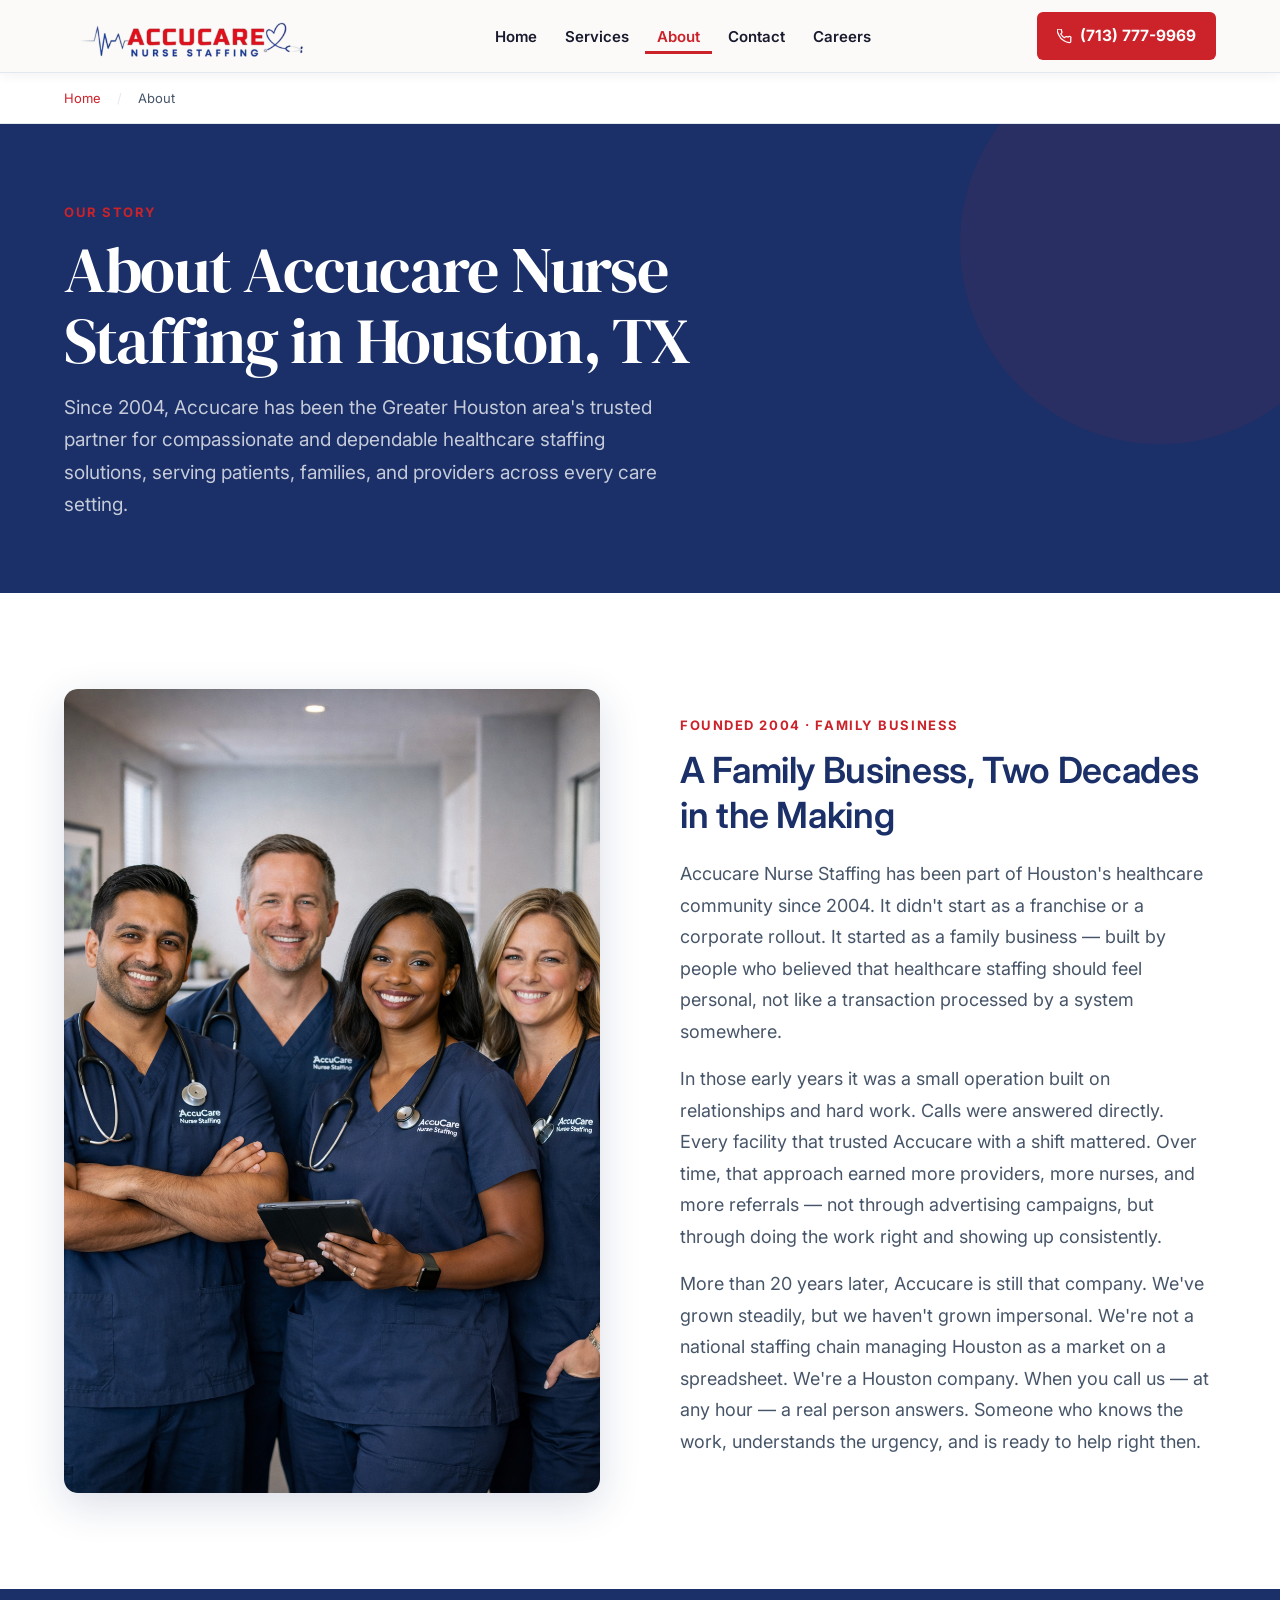
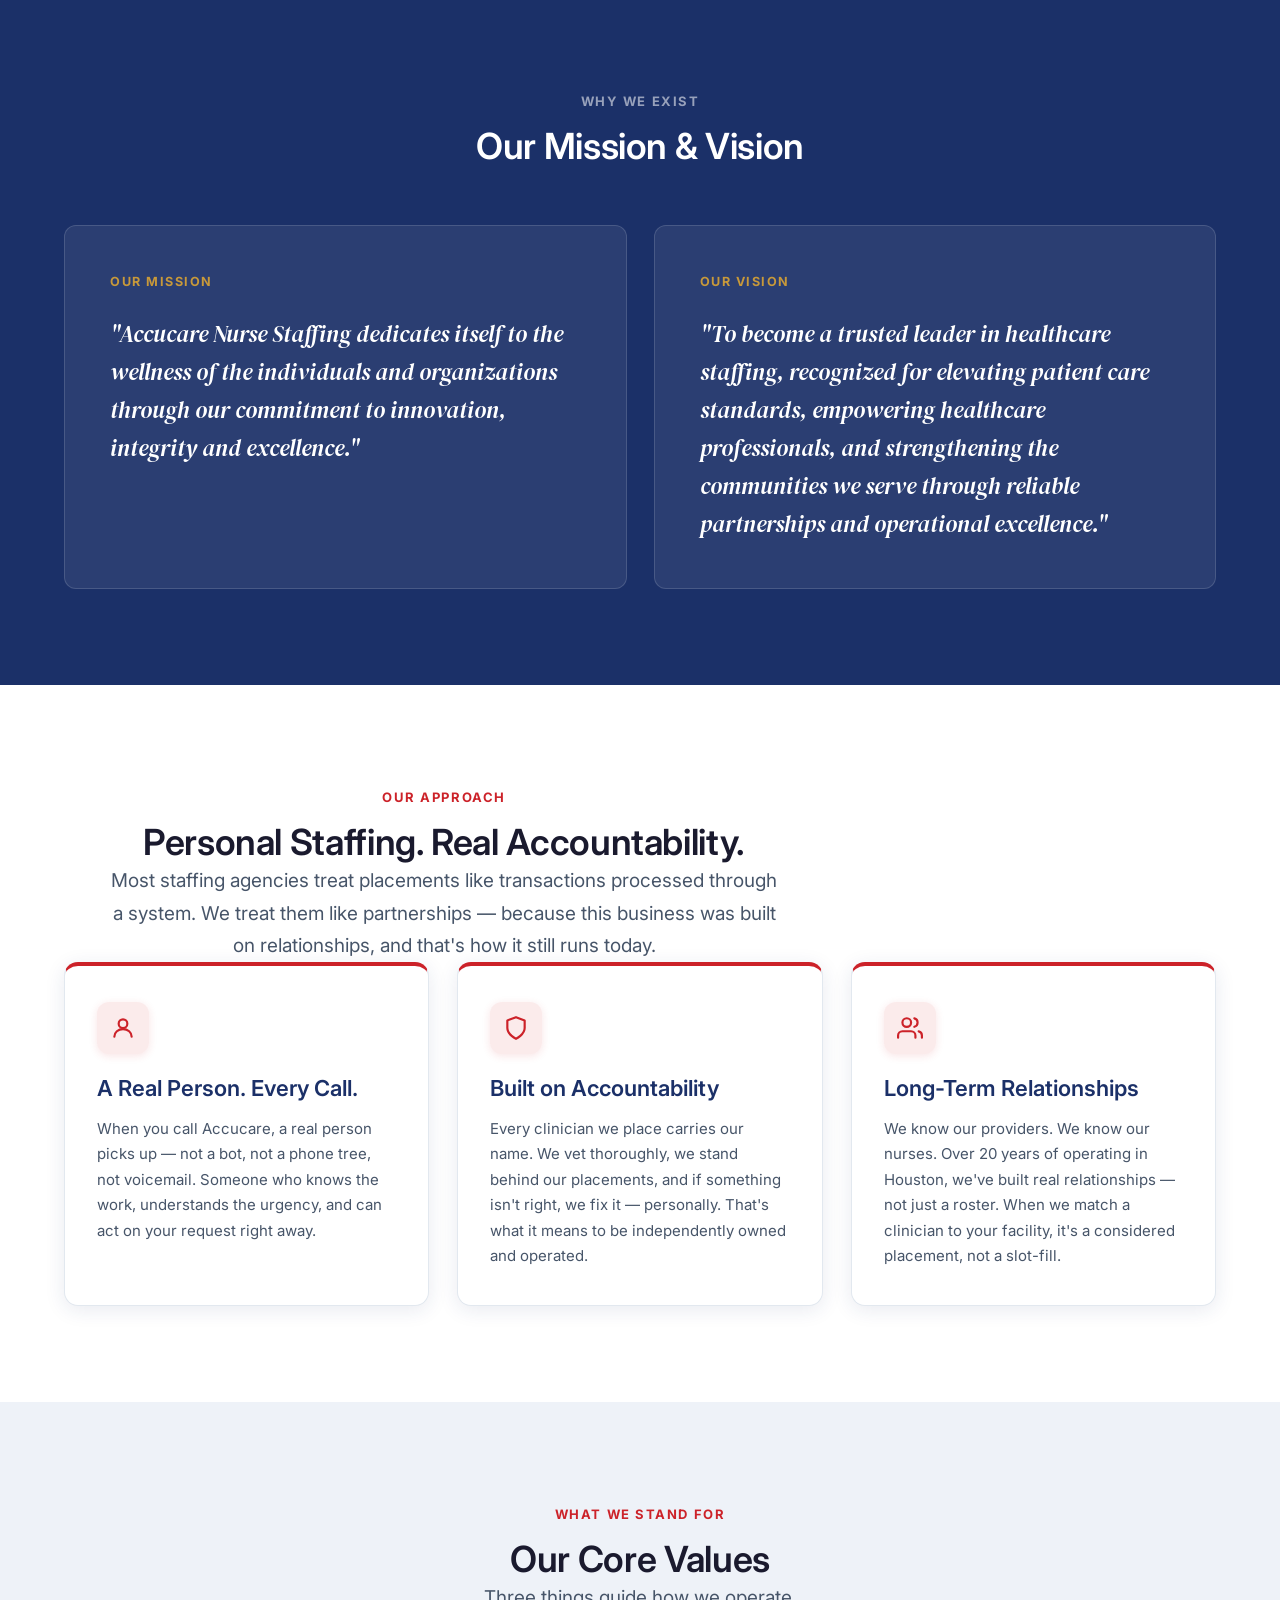
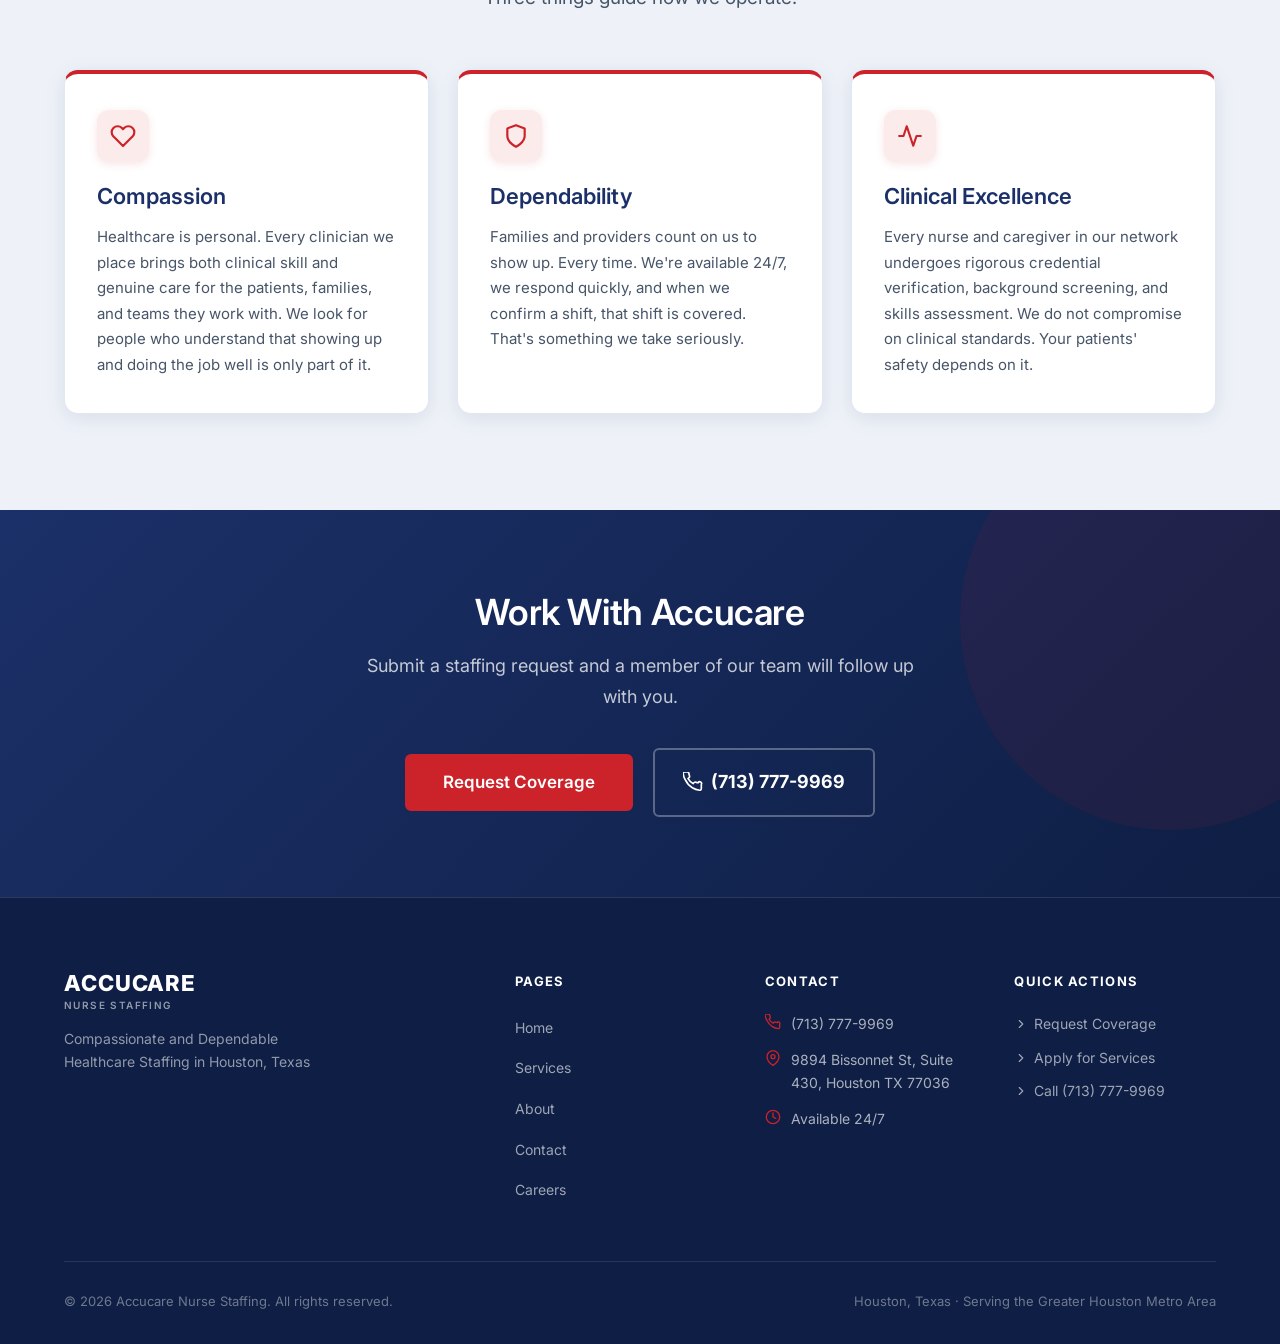
==== commit 1c0cba82: "Fix uneven card heights in Concierge Approach section - Trim 'A Real Person. Every Call.' card copy " ====
--- a/about.html
+++ b/about.html
@@ -144,7 +144,7 @@
               </svg>
             </div>
             <h3>A Real Person. Every Call.</h3>
-            <p>When you call Accucare, a living, breathing human being answers — not a bot, not a phone tree, not a voicemail system. You speak directly with someone who knows the business and can act immediately. No hold music during a staffing crisis. No automated ticket systems. Just a real person who picks up and helps.</p>
+            <p>When you call Accucare, a real person picks up — not a bot, not a phone tree, not voicemail. Someone who knows the work, understands the urgency, and can act on your request right away.</p>
           </article>
 
           <article class="value-card">
--- a/css/styles.css
+++ b/css/styles.css
@@ -1707,6 +1707,7 @@
   display: grid;
   grid-template-columns: repeat(3, 1fr);
   gap: 28px;
+  align-items: stretch;
 }
 
 .value-card {
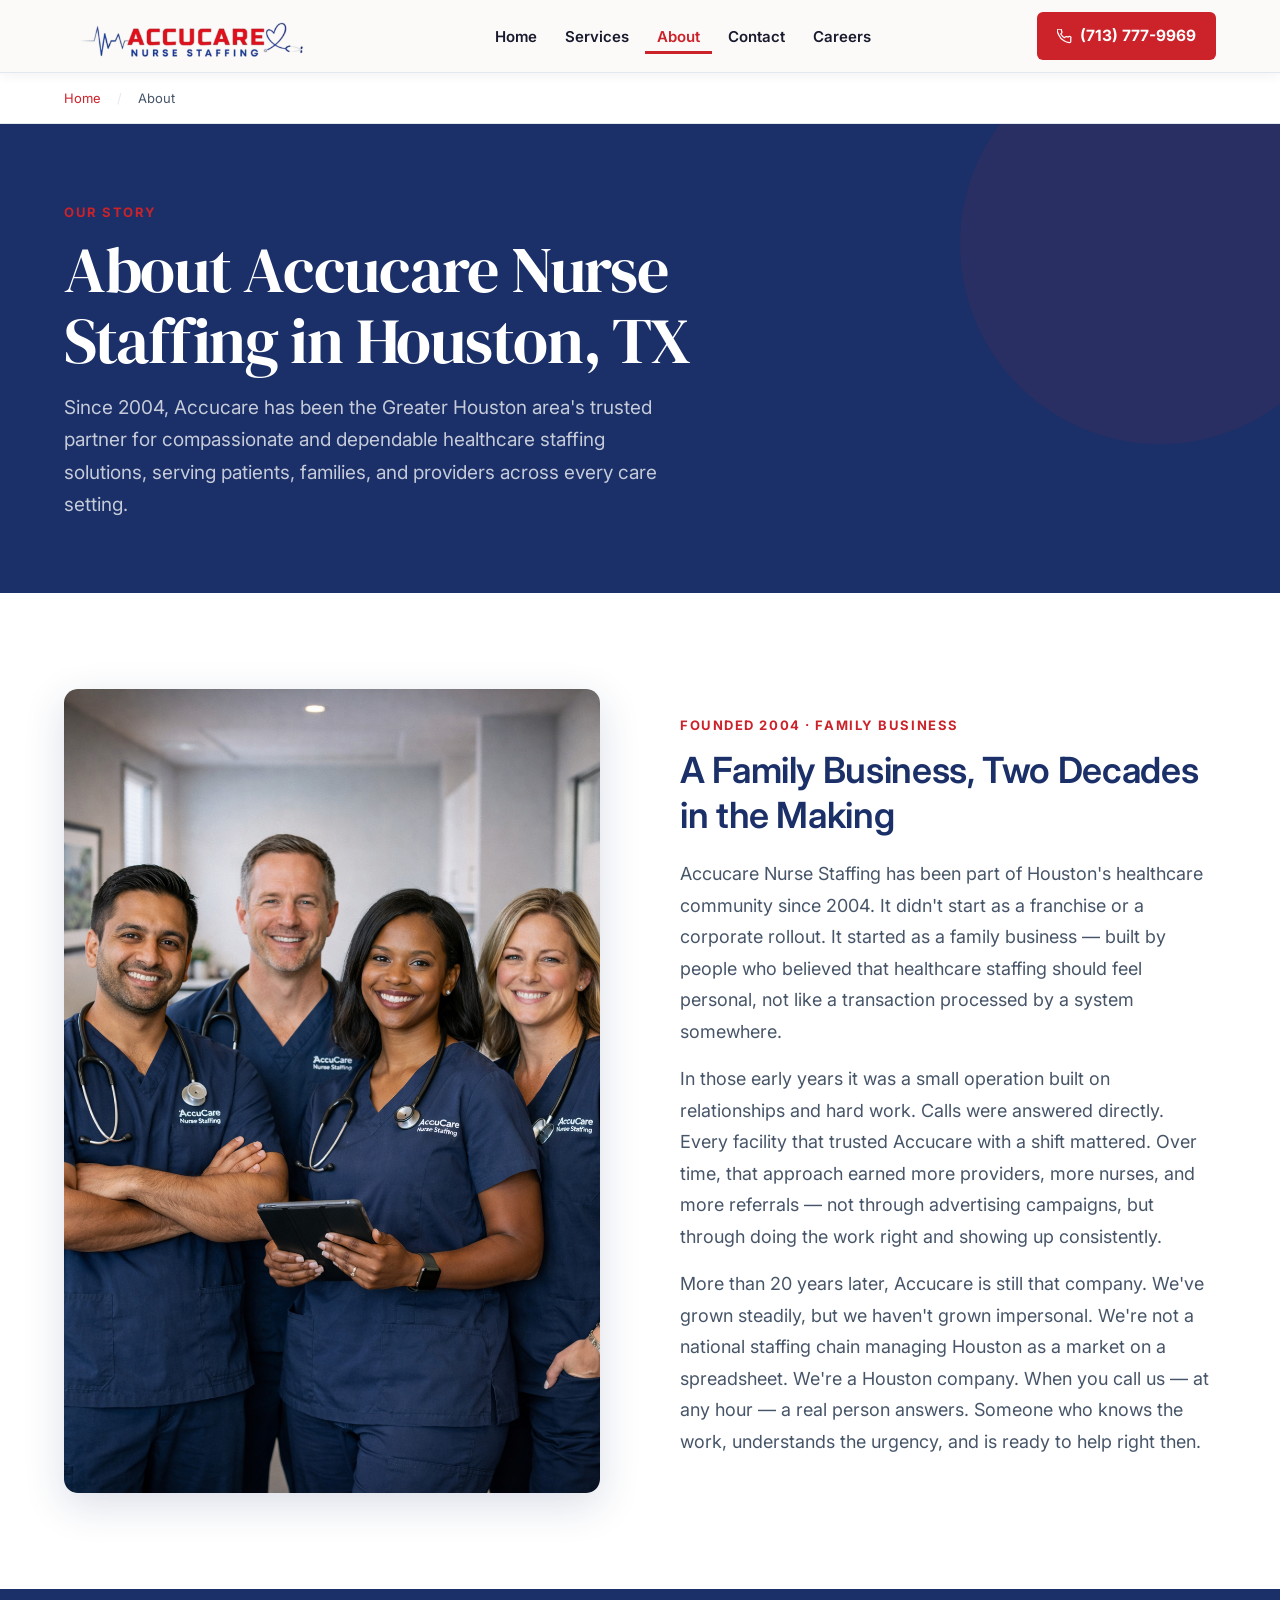
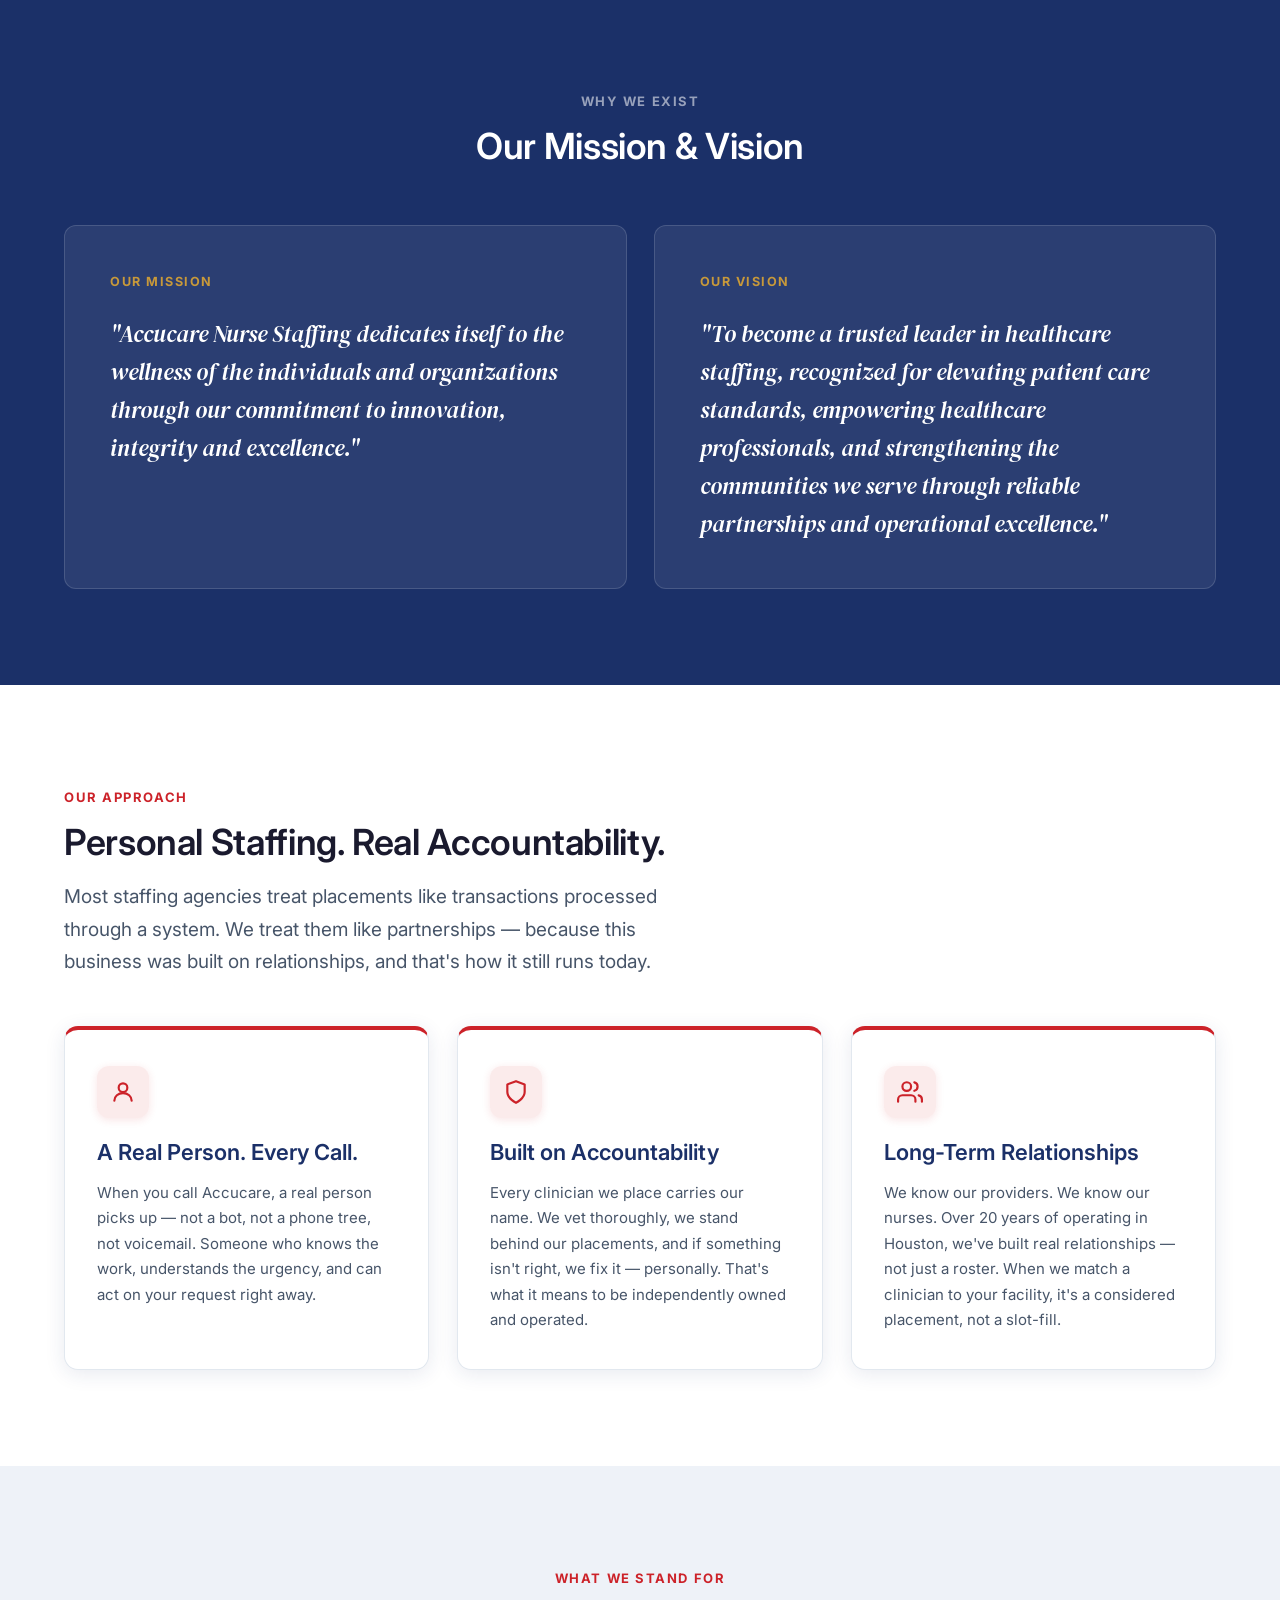
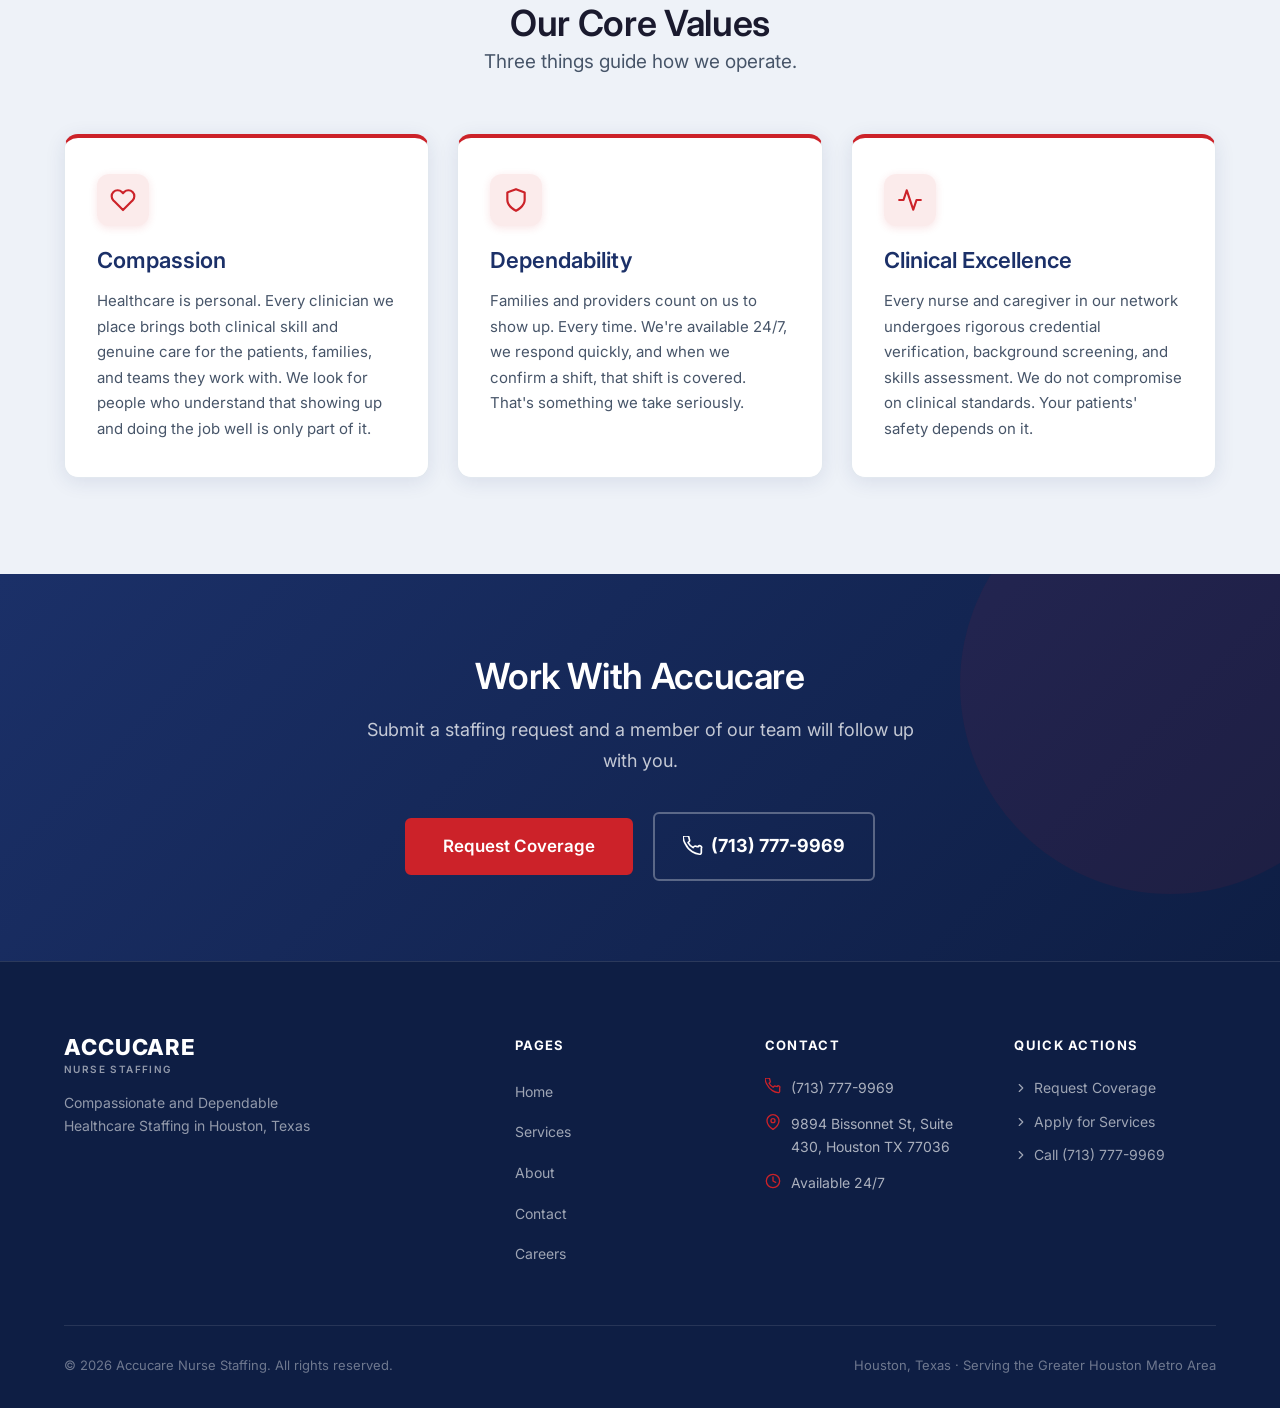
==== commit 77133889: "Left-align Concierge section header + add spacing above cards - Remove text-center from section head" ====
--- a/about.html
+++ b/about.html
@@ -130,10 +130,10 @@
     <!-- Concierge Approach -->
     <section class="section section--alt" aria-labelledby="concierge-heading">
       <div class="container">
-        <div class="section__header text-center" style="max-width: 760px; margin: 0 auto var(--space-12);">
+        <div style="margin-bottom: 48px;">
           <span class="section__eyebrow">Our Approach</span>
           <h2 id="concierge-heading">Personal Staffing. Real Accountability.</h2>
-          <p class="lead" style="margin: 0 auto;">Most staffing agencies treat placements like transactions processed through a system. We treat them like partnerships — because this business was built on relationships, and that's how it still runs today.</p>
+          <p class="lead" style="margin: 16px 0 0; max-width: 640px;">Most staffing agencies treat placements like transactions processed through a system. We treat them like partnerships — because this business was built on relationships, and that's how it still runs today.</p>
         </div>
         <div class="values-grid">
 
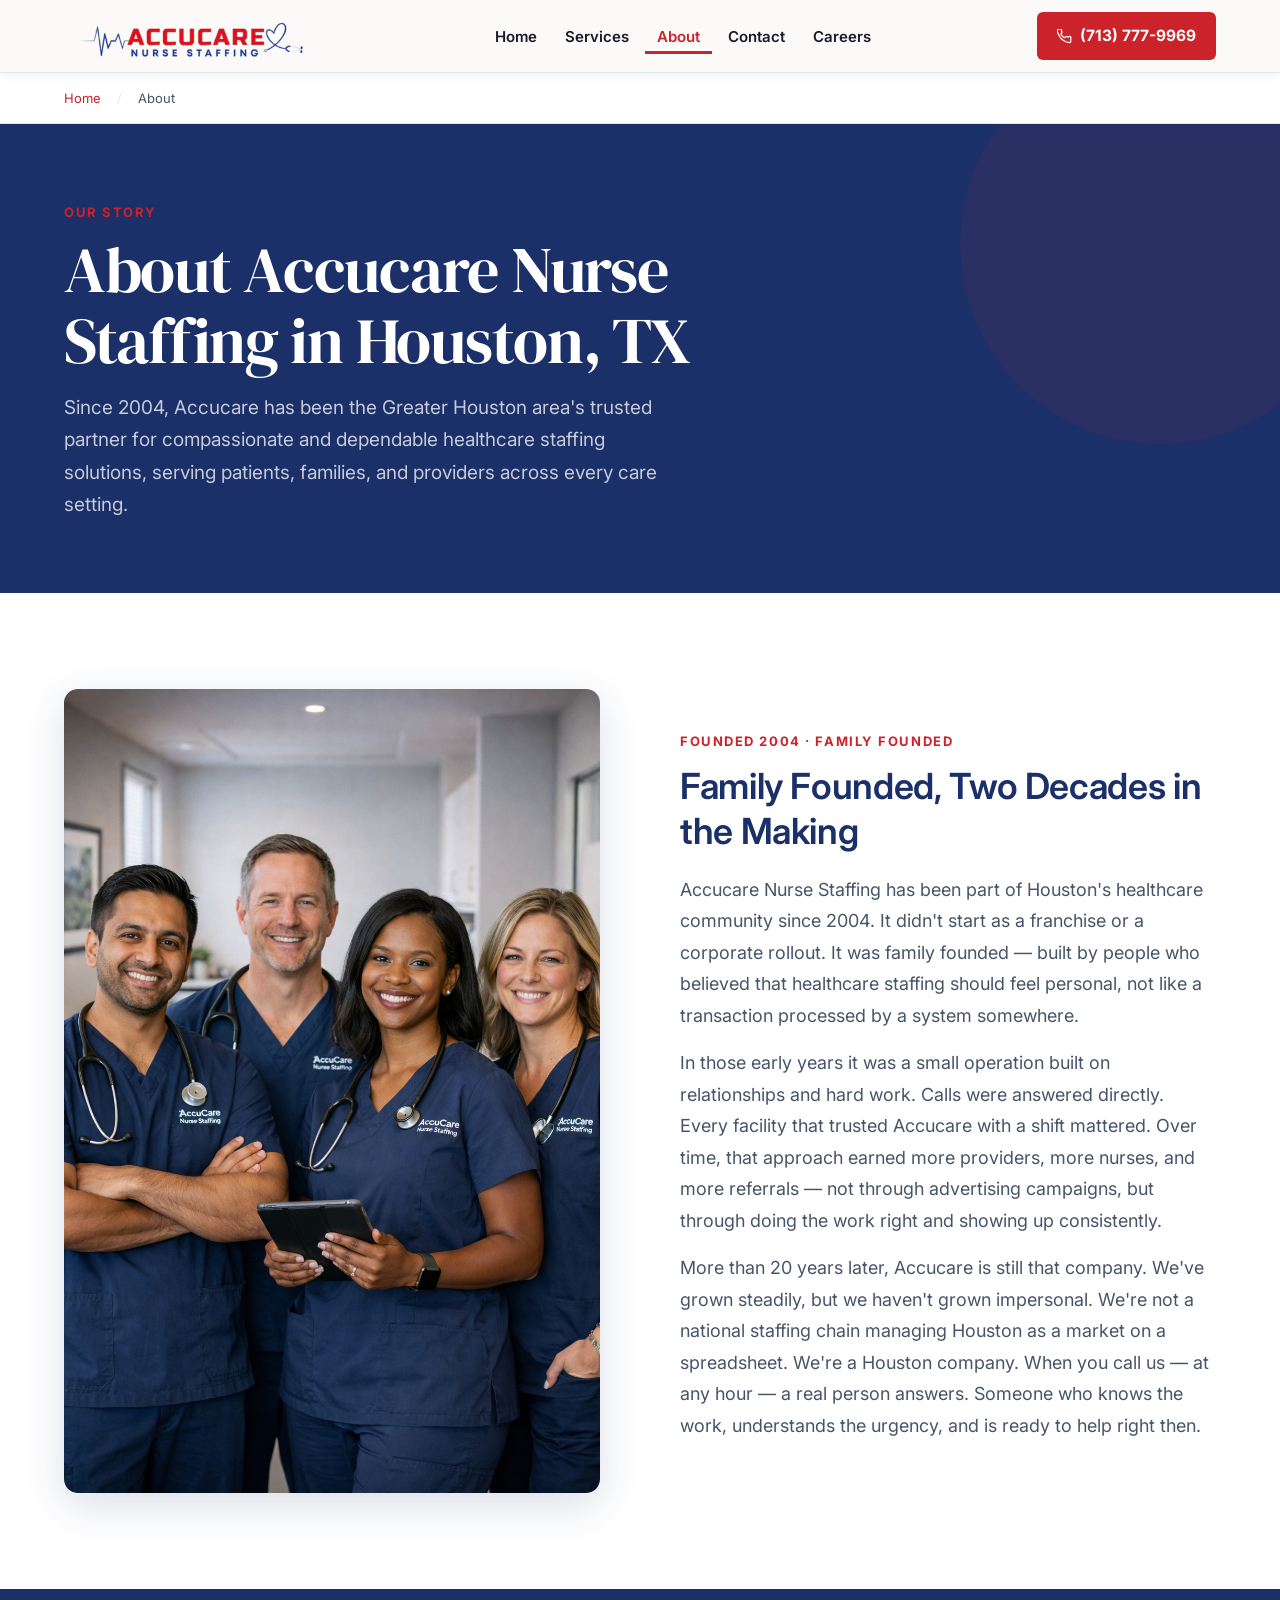
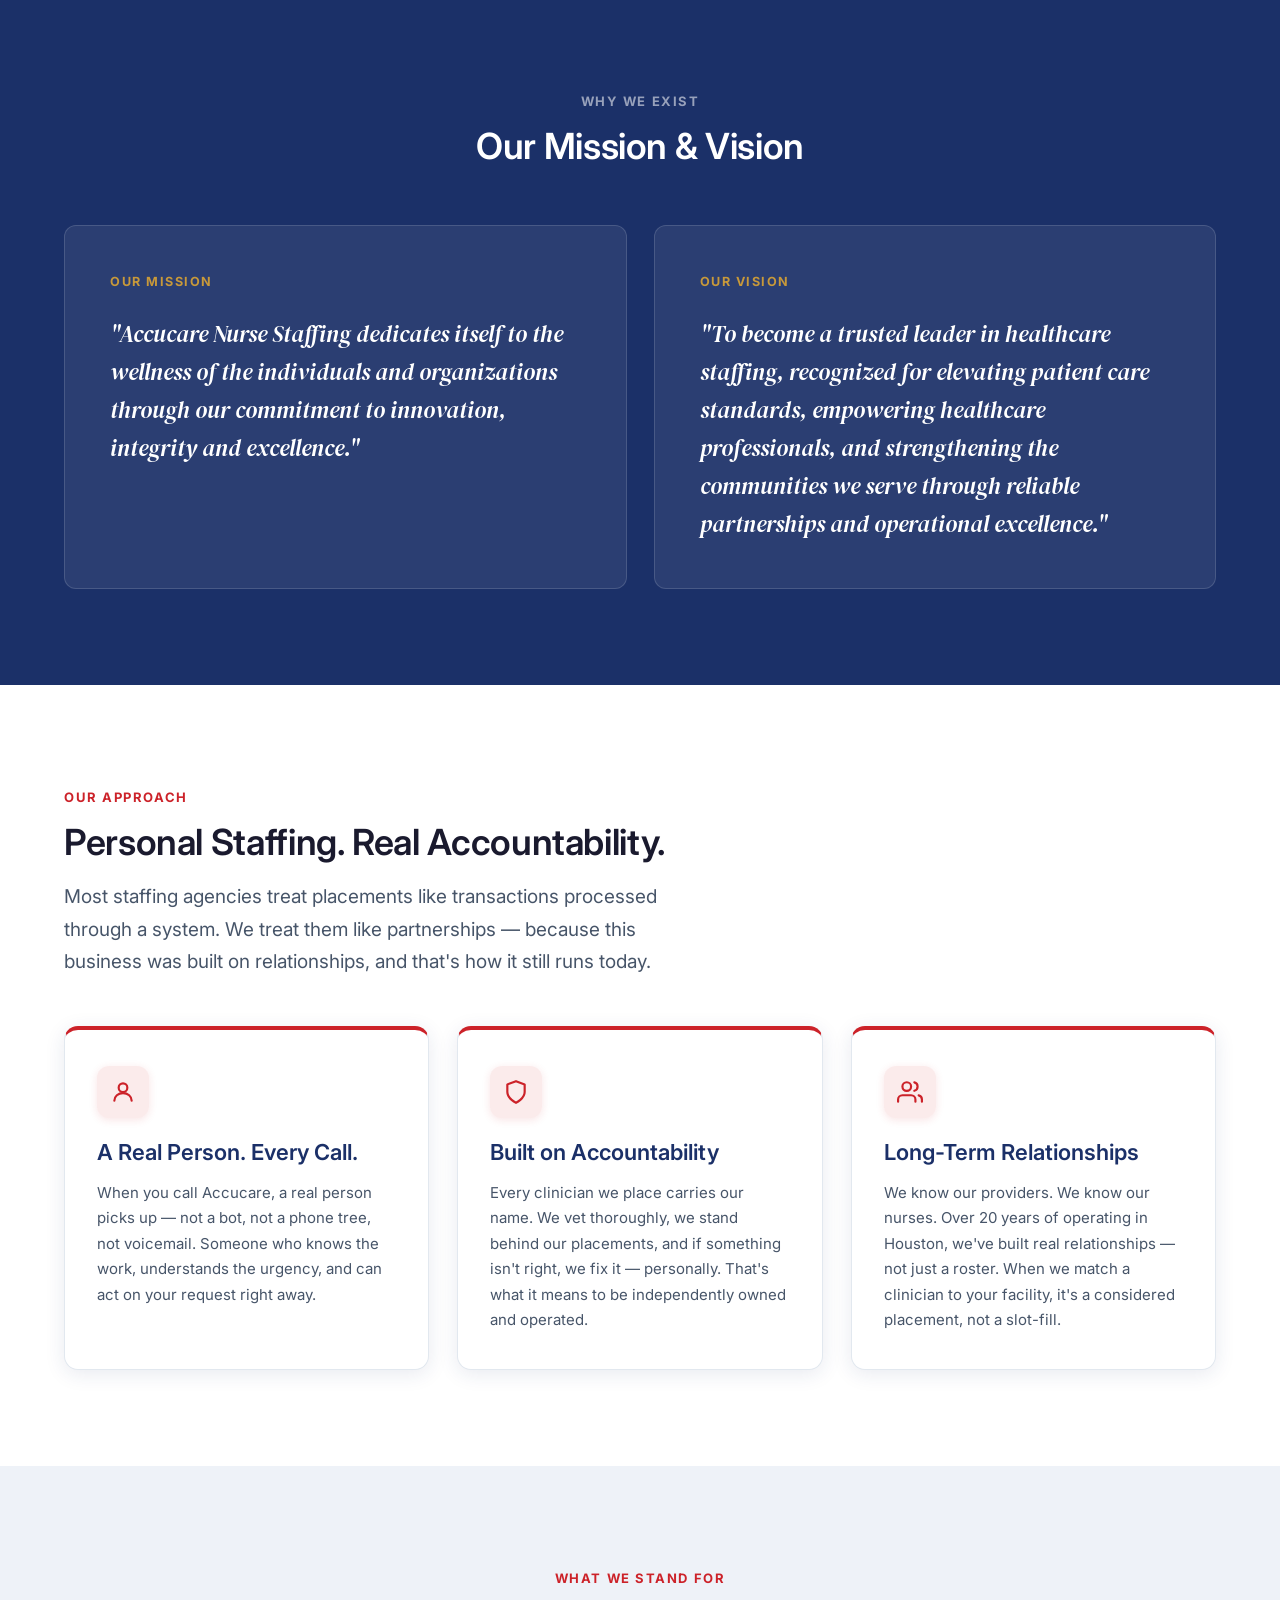
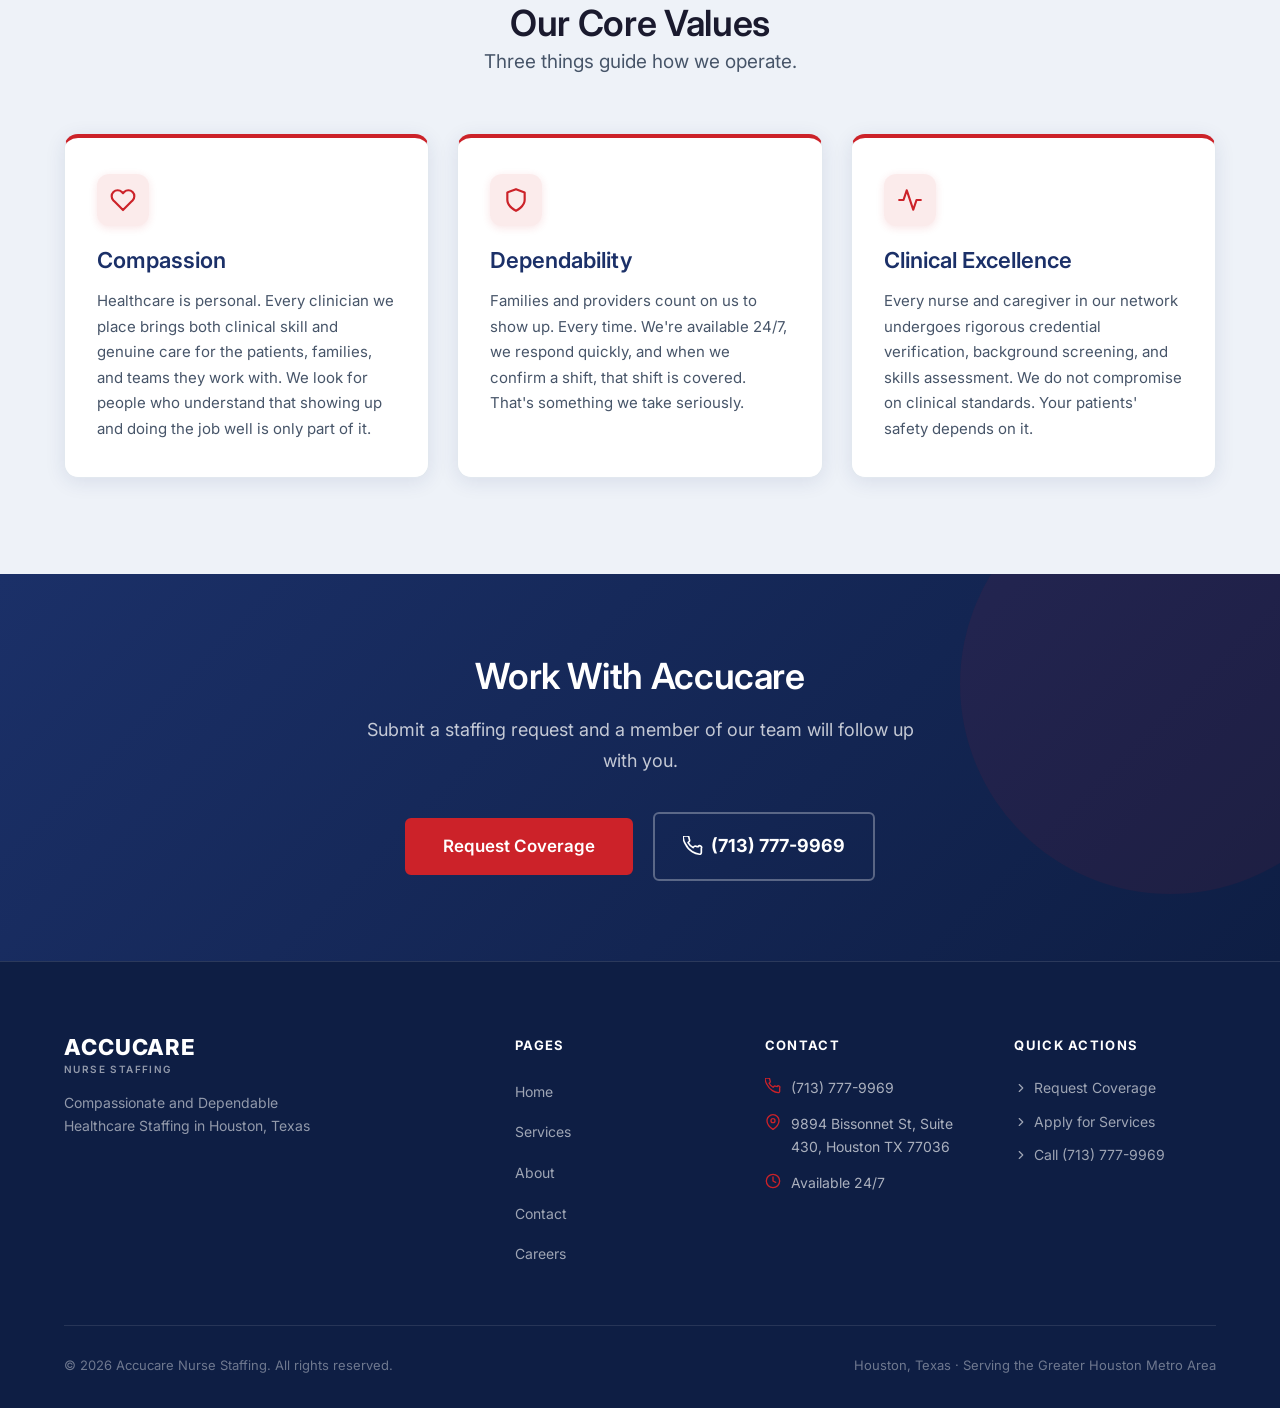
==== commit a8541fc7: "Change 'family business' to 'family founded' in About page story section Co-Authored-By: Claude Sonn" ====
--- a/about.html
+++ b/about.html
@@ -89,9 +89,9 @@
             />
           </div>
           <div class="story-grid__content">
-            <span class="section__eyebrow">Founded 2004 &middot; Family Business</span>
-            <h2 id="story-heading">A Family Business, Two Decades in the Making</h2>
-            <p>Accucare Nurse Staffing has been part of Houston's healthcare community since 2004. It didn't start as a franchise or a corporate rollout. It started as a family business — built by people who believed that healthcare staffing should feel personal, not like a transaction processed by a system somewhere.</p>
+            <span class="section__eyebrow">Founded 2004 &middot; Family Founded</span>
+            <h2 id="story-heading">Family Founded, Two Decades in the Making</h2>
+            <p>Accucare Nurse Staffing has been part of Houston's healthcare community since 2004. It didn't start as a franchise or a corporate rollout. It was family founded — built by people who believed that healthcare staffing should feel personal, not like a transaction processed by a system somewhere.</p>
             <p>In those early years it was a small operation built on relationships and hard work. Calls were answered directly. Every facility that trusted Accucare with a shift mattered. Over time, that approach earned more providers, more nurses, and more referrals — not through advertising campaigns, but through doing the work right and showing up consistently.</p>
             <p>More than 20 years later, Accucare is still that company. We've grown steadily, but we haven't grown impersonal. We're not a national staffing chain managing Houston as a market on a spreadsheet. We're a Houston company. When you call us — at any hour — a real person answers. Someone who knows the work, understands the urgency, and is ready to help right then.</p>
           </div>
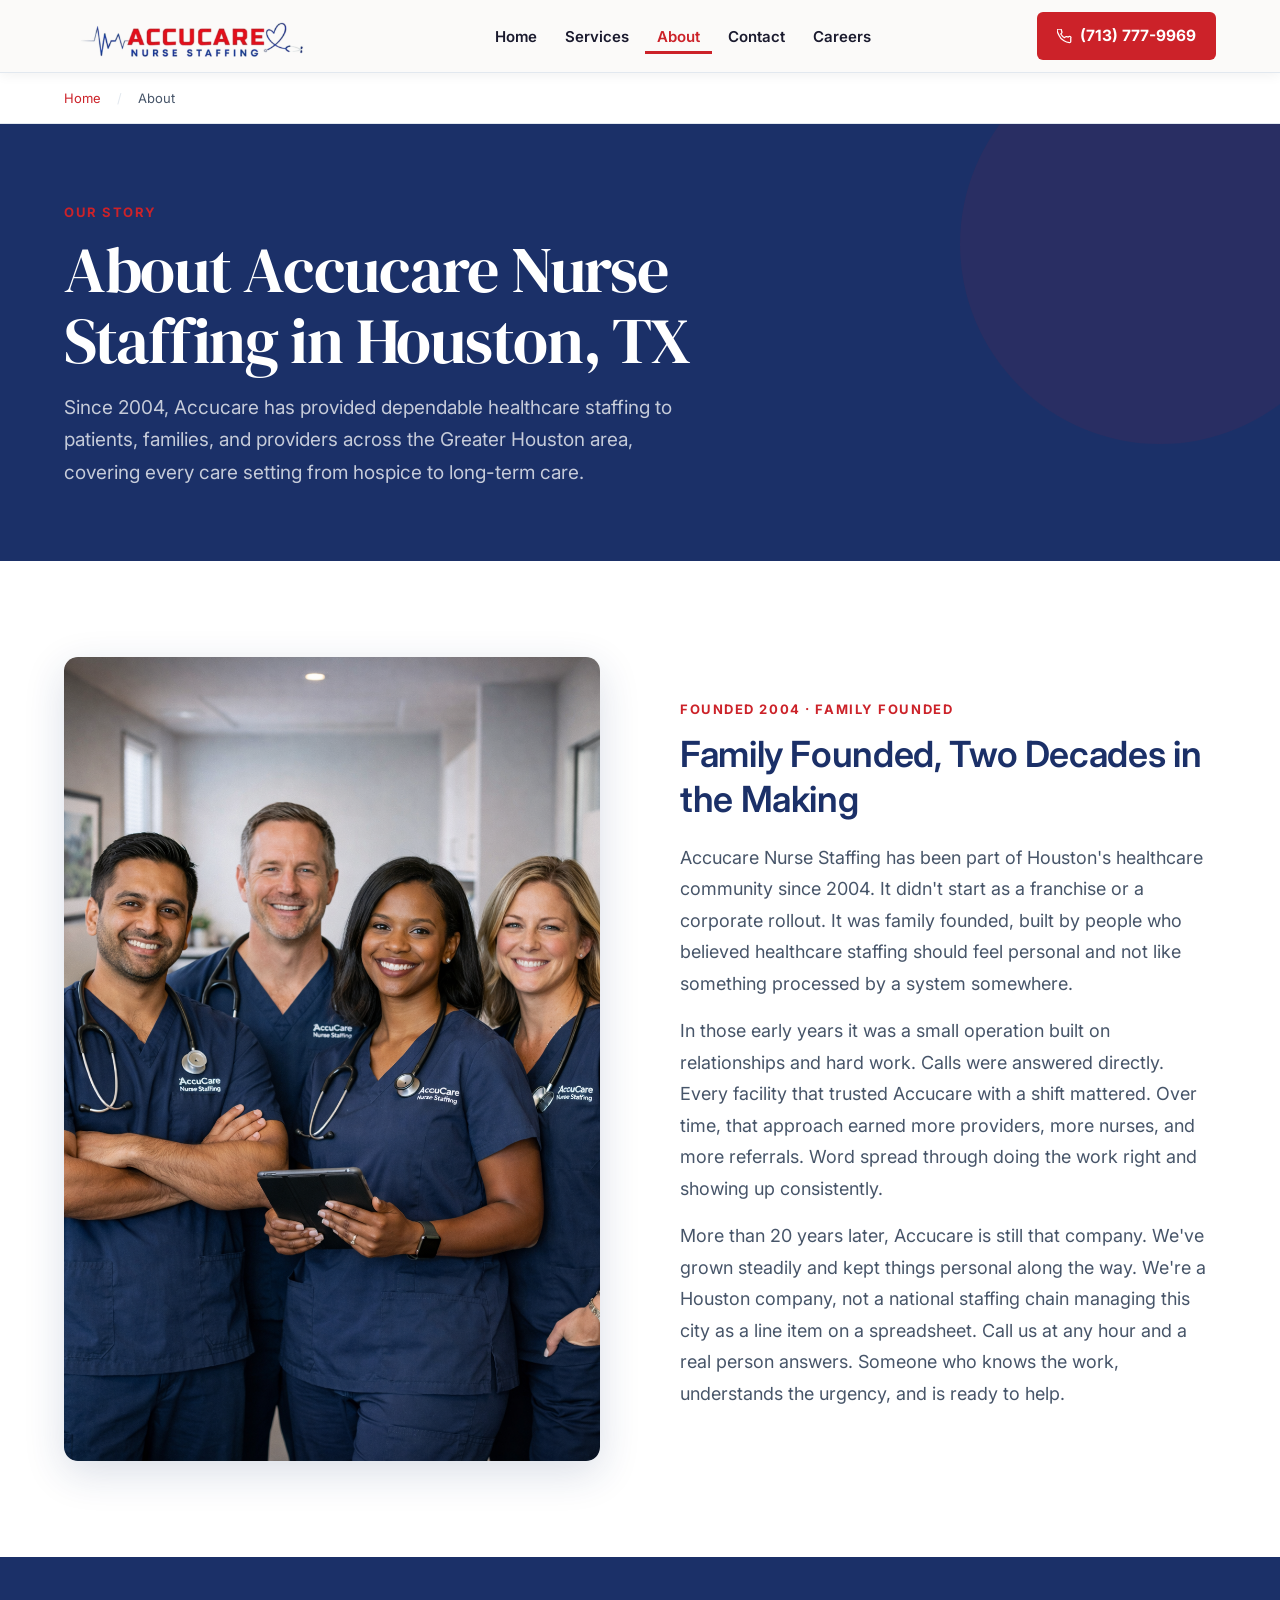
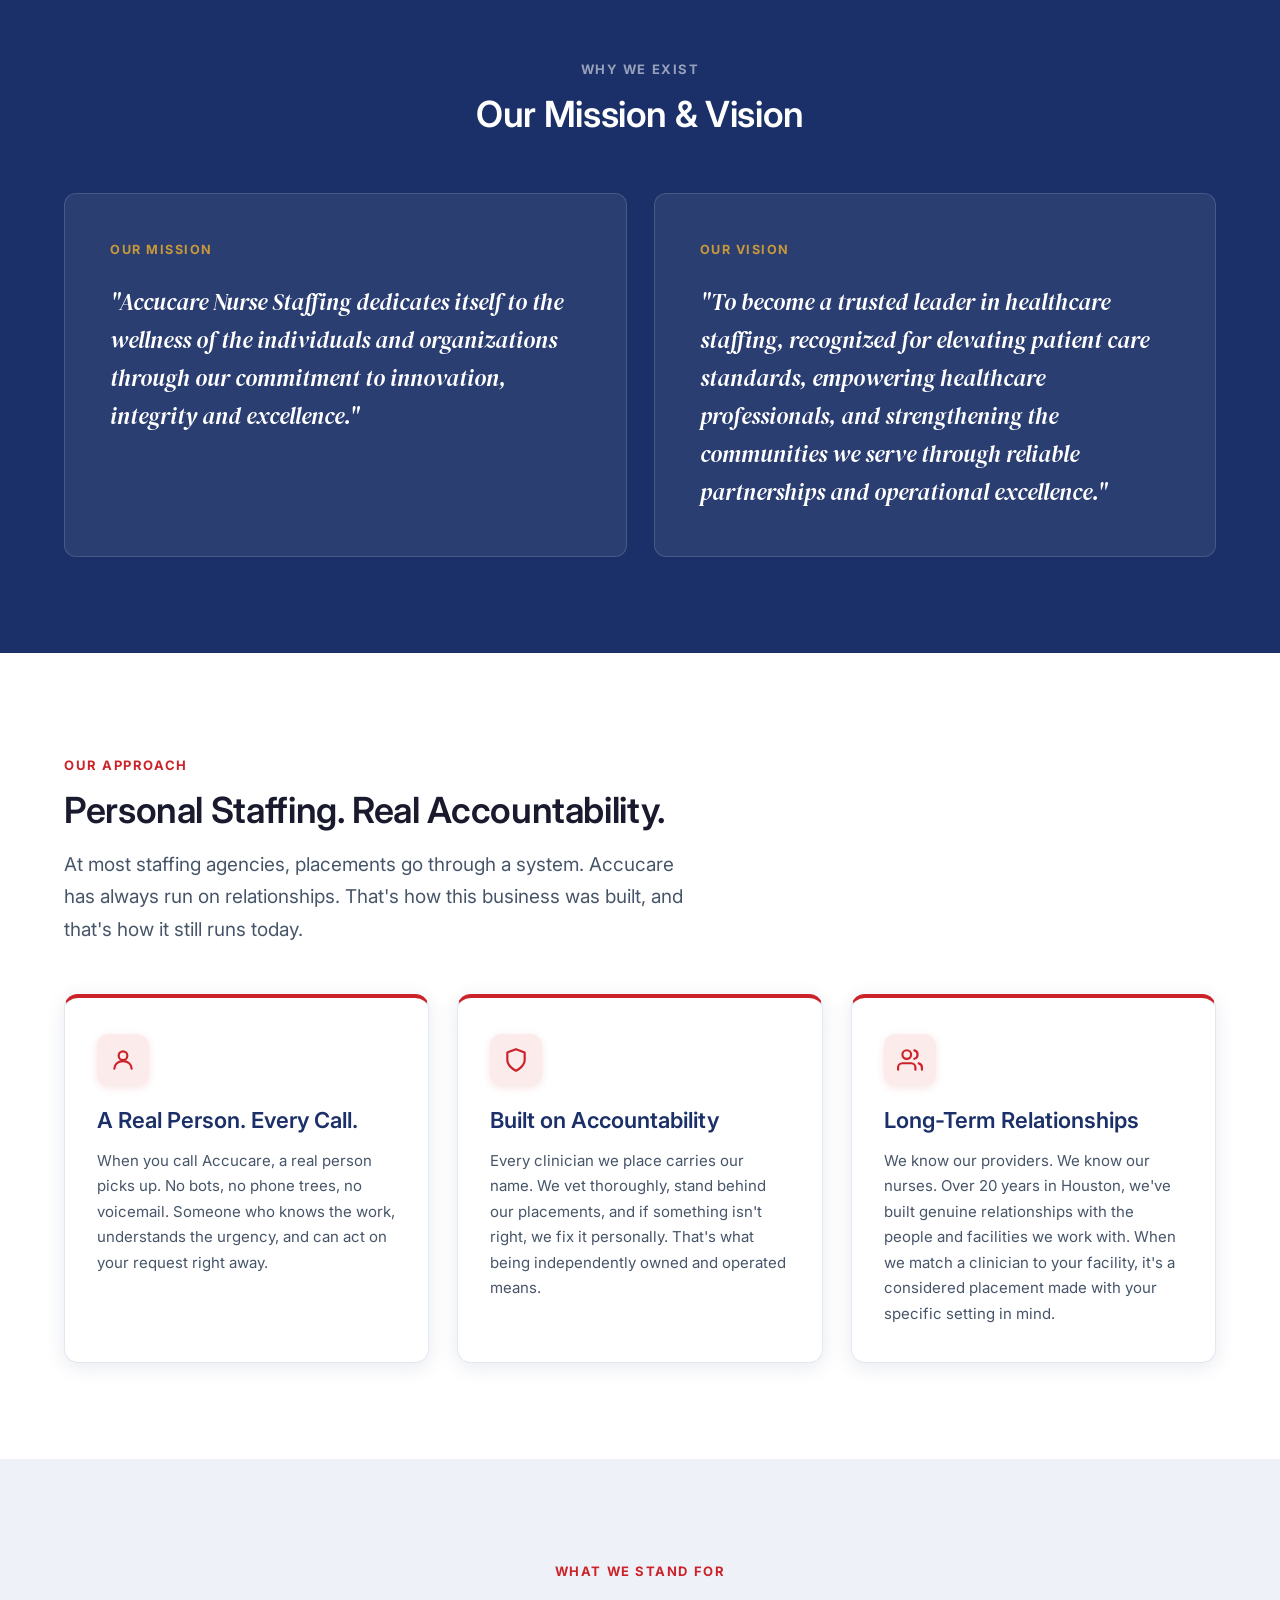
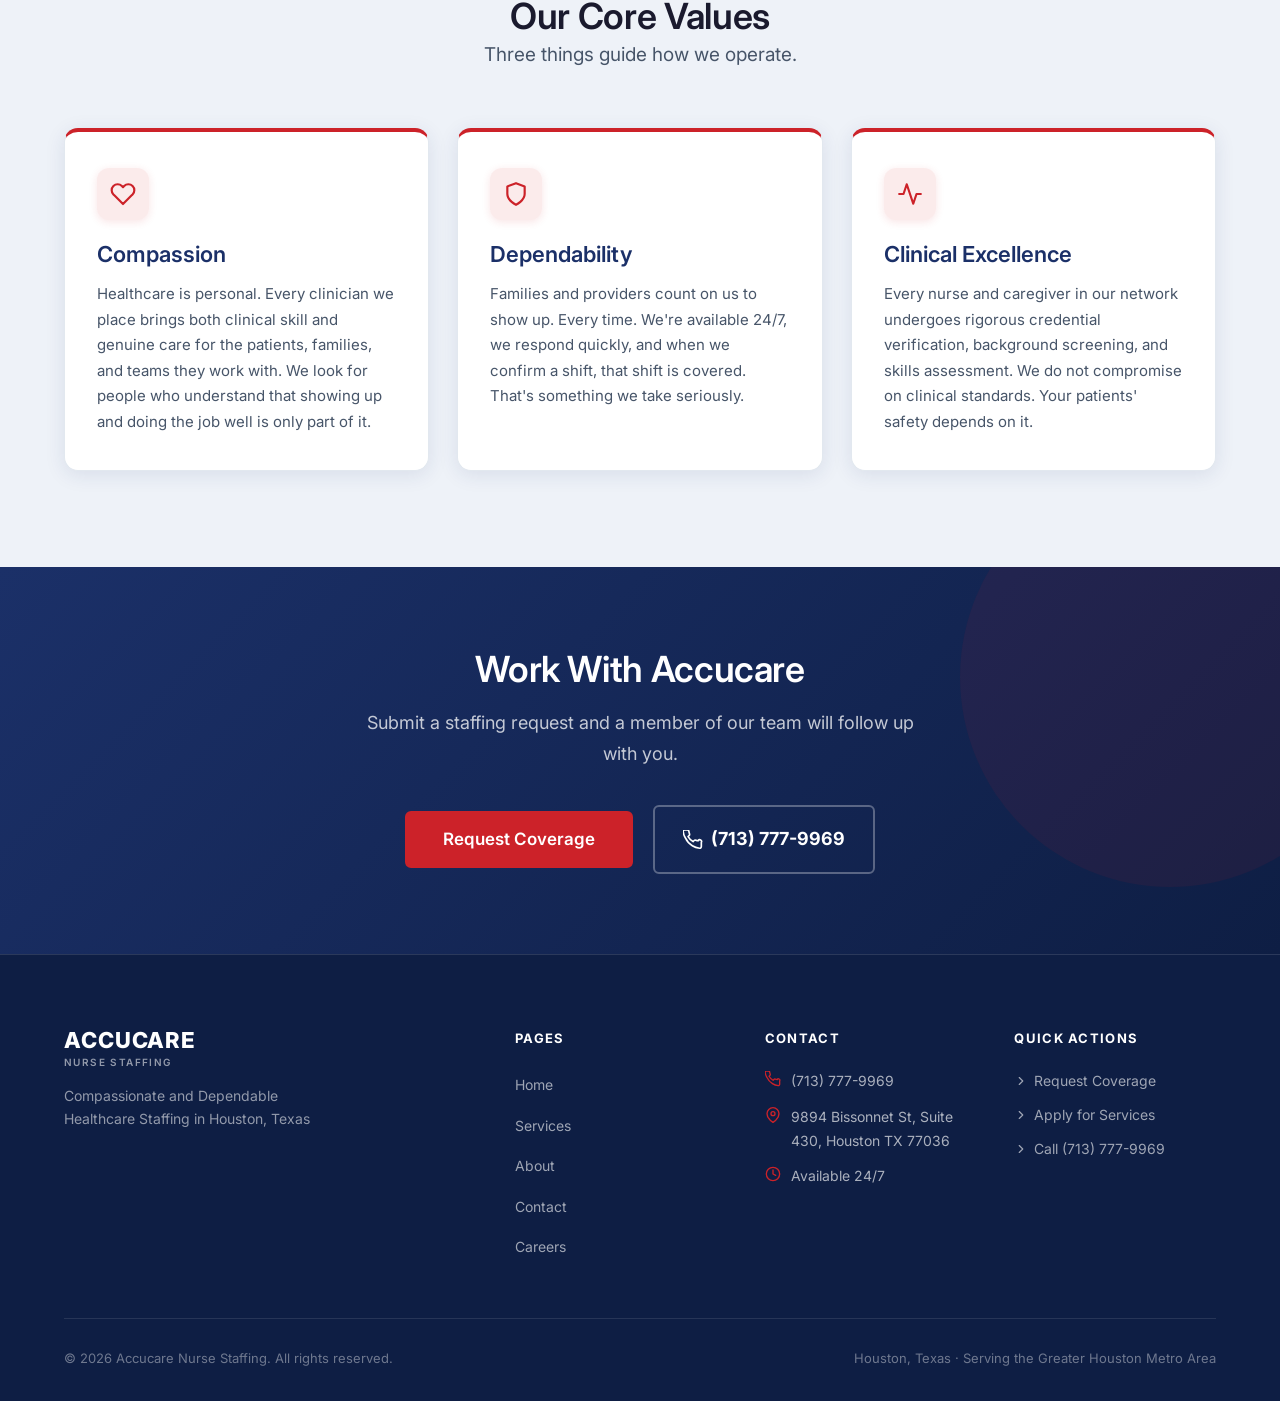
==== commit 95a6af4e: "Humanise all website copy — remove AI patterns sitewide index.html: - Fix em-dash in Why card to col" ====
--- a/about.html
+++ b/about.html
@@ -73,7 +73,7 @@
       <div class="container">
         <span class="page-hero__eyebrow">Our Story</span>
         <h1 id="page-title">About Accucare Nurse Staffing in Houston, TX</h1>
-        <p>Since 2004, Accucare has been the Greater Houston area's trusted partner for compassionate and dependable healthcare staffing solutions, serving patients, families, and providers across every care setting.</p>
+        <p>Since 2004, Accucare has provided dependable healthcare staffing to patients, families, and providers across the Greater Houston area, covering every care setting from hospice to long-term care.</p>
       </div>
     </section>
 
@@ -91,9 +91,9 @@
           <div class="story-grid__content">
             <span class="section__eyebrow">Founded 2004 &middot; Family Founded</span>
             <h2 id="story-heading">Family Founded, Two Decades in the Making</h2>
-            <p>Accucare Nurse Staffing has been part of Houston's healthcare community since 2004. It didn't start as a franchise or a corporate rollout. It was family founded — built by people who believed that healthcare staffing should feel personal, not like a transaction processed by a system somewhere.</p>
-            <p>In those early years it was a small operation built on relationships and hard work. Calls were answered directly. Every facility that trusted Accucare with a shift mattered. Over time, that approach earned more providers, more nurses, and more referrals — not through advertising campaigns, but through doing the work right and showing up consistently.</p>
-            <p>More than 20 years later, Accucare is still that company. We've grown steadily, but we haven't grown impersonal. We're not a national staffing chain managing Houston as a market on a spreadsheet. We're a Houston company. When you call us — at any hour — a real person answers. Someone who knows the work, understands the urgency, and is ready to help right then.</p>
+            <p>Accucare Nurse Staffing has been part of Houston's healthcare community since 2004. It didn't start as a franchise or a corporate rollout. It was family founded, built by people who believed healthcare staffing should feel personal and not like something processed by a system somewhere.</p>
+            <p>In those early years it was a small operation built on relationships and hard work. Calls were answered directly. Every facility that trusted Accucare with a shift mattered. Over time, that approach earned more providers, more nurses, and more referrals. Word spread through doing the work right and showing up consistently.</p>
+            <p>More than 20 years later, Accucare is still that company. We've grown steadily and kept things personal along the way. We're a Houston company, not a national staffing chain managing this city as a line item on a spreadsheet. Call us at any hour and a real person answers. Someone who knows the work, understands the urgency, and is ready to help.</p>
           </div>
         </div>
       </div>
@@ -133,7 +133,7 @@
         <div style="margin-bottom: 48px;">
           <span class="section__eyebrow">Our Approach</span>
           <h2 id="concierge-heading">Personal Staffing. Real Accountability.</h2>
-          <p class="lead" style="margin: 16px 0 0; max-width: 640px;">Most staffing agencies treat placements like transactions processed through a system. We treat them like partnerships — because this business was built on relationships, and that's how it still runs today.</p>
+          <p class="lead" style="margin: 16px 0 0; max-width: 640px;">At most staffing agencies, placements go through a system. Accucare has always run on relationships. That's how this business was built, and that's how it still runs today.</p>
         </div>
         <div class="values-grid">
 
@@ -144,7 +144,7 @@
               </svg>
             </div>
             <h3>A Real Person. Every Call.</h3>
-            <p>When you call Accucare, a real person picks up — not a bot, not a phone tree, not voicemail. Someone who knows the work, understands the urgency, and can act on your request right away.</p>
+            <p>When you call Accucare, a real person picks up. No bots, no phone trees, no voicemail. Someone who knows the work, understands the urgency, and can act on your request right away.</p>
           </article>
 
           <article class="value-card">
@@ -154,7 +154,7 @@
               </svg>
             </div>
             <h3>Built on Accountability</h3>
-            <p>Every clinician we place carries our name. We vet thoroughly, we stand behind our placements, and if something isn't right, we fix it &mdash; personally. That's what it means to be independently owned and operated.</p>
+            <p>Every clinician we place carries our name. We vet thoroughly, stand behind our placements, and if something isn't right, we fix it personally. That's what being independently owned and operated means.</p>
           </article>
 
           <article class="value-card">
@@ -164,7 +164,7 @@
               </svg>
             </div>
             <h3>Long-Term Relationships</h3>
-            <p>We know our providers. We know our nurses. Over 20 years of operating in Houston, we've built real relationships &mdash; not just a roster. When we match a clinician to your facility, it's a considered placement, not a slot-fill.</p>
+            <p>We know our providers. We know our nurses. Over 20 years in Houston, we've built genuine relationships with the people and facilities we work with. When we match a clinician to your facility, it's a considered placement made with your specific setting in mind.</p>
           </article>
 
         </div>
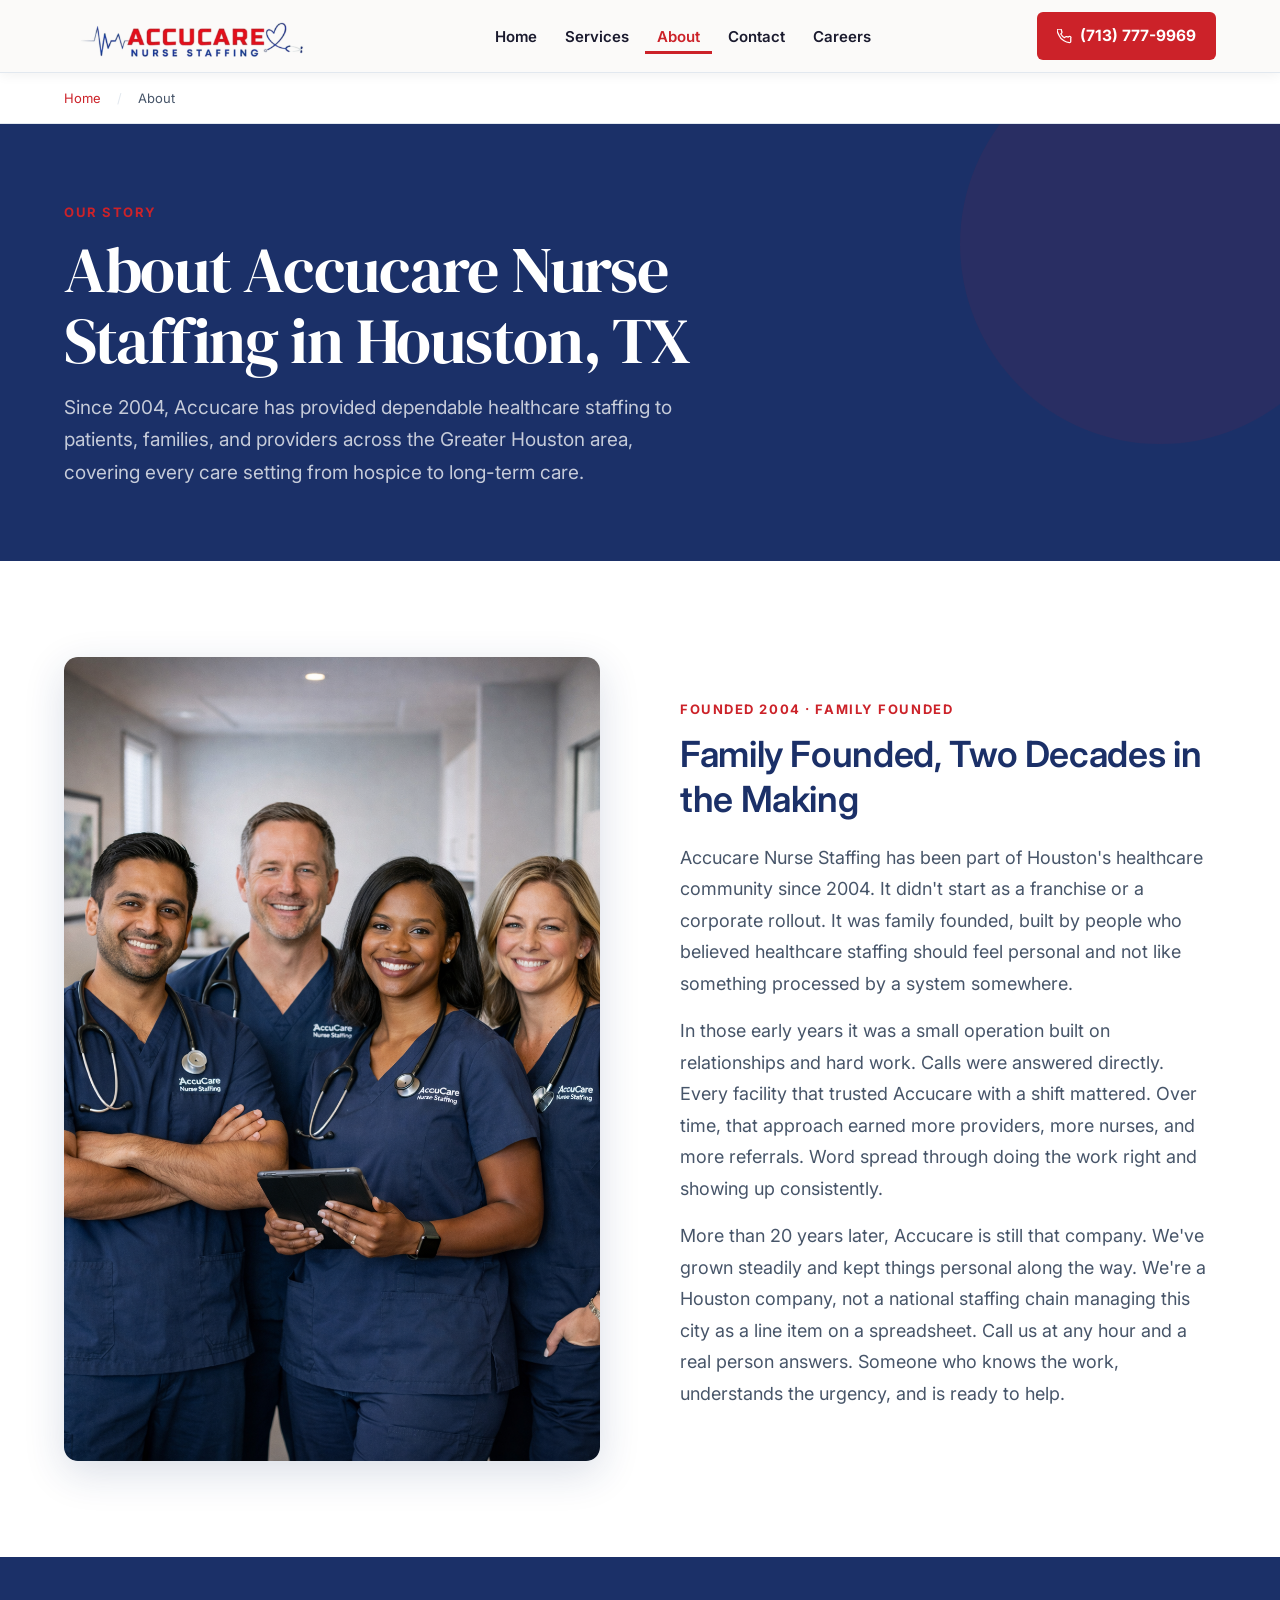
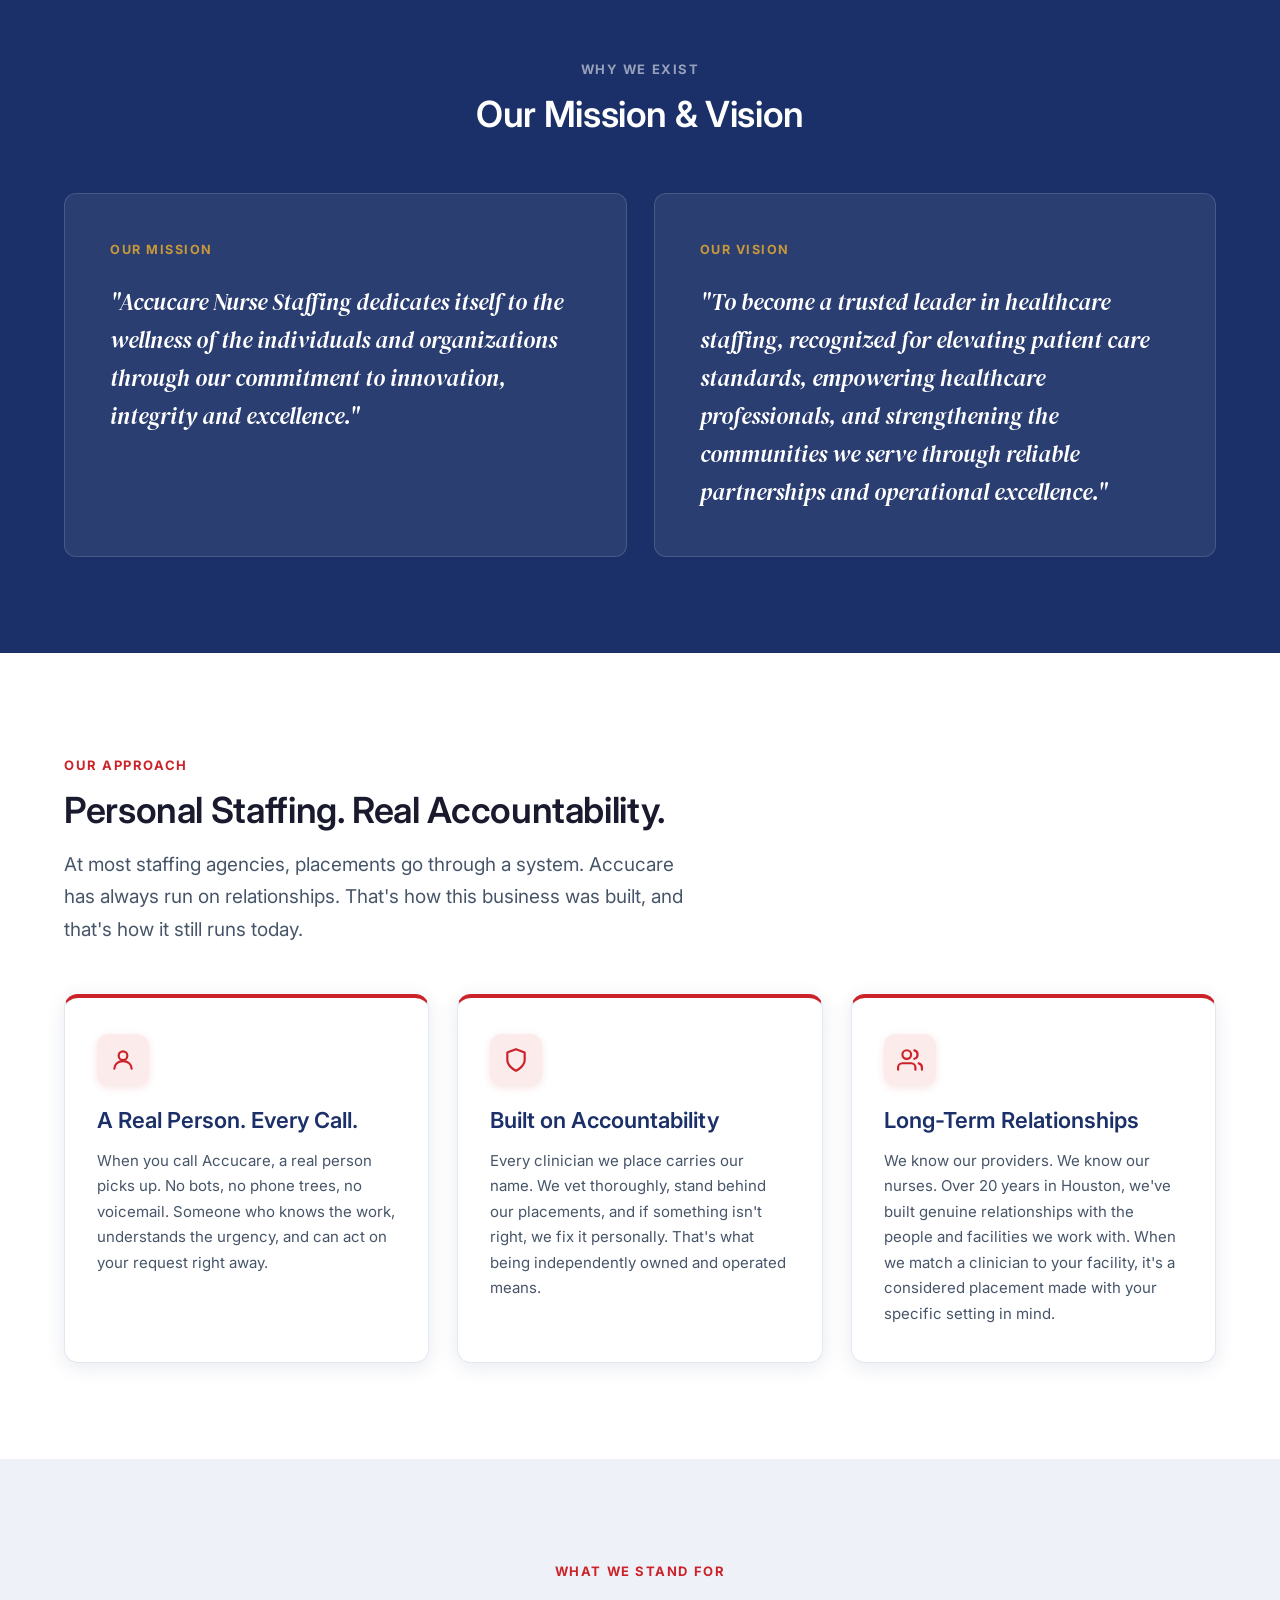
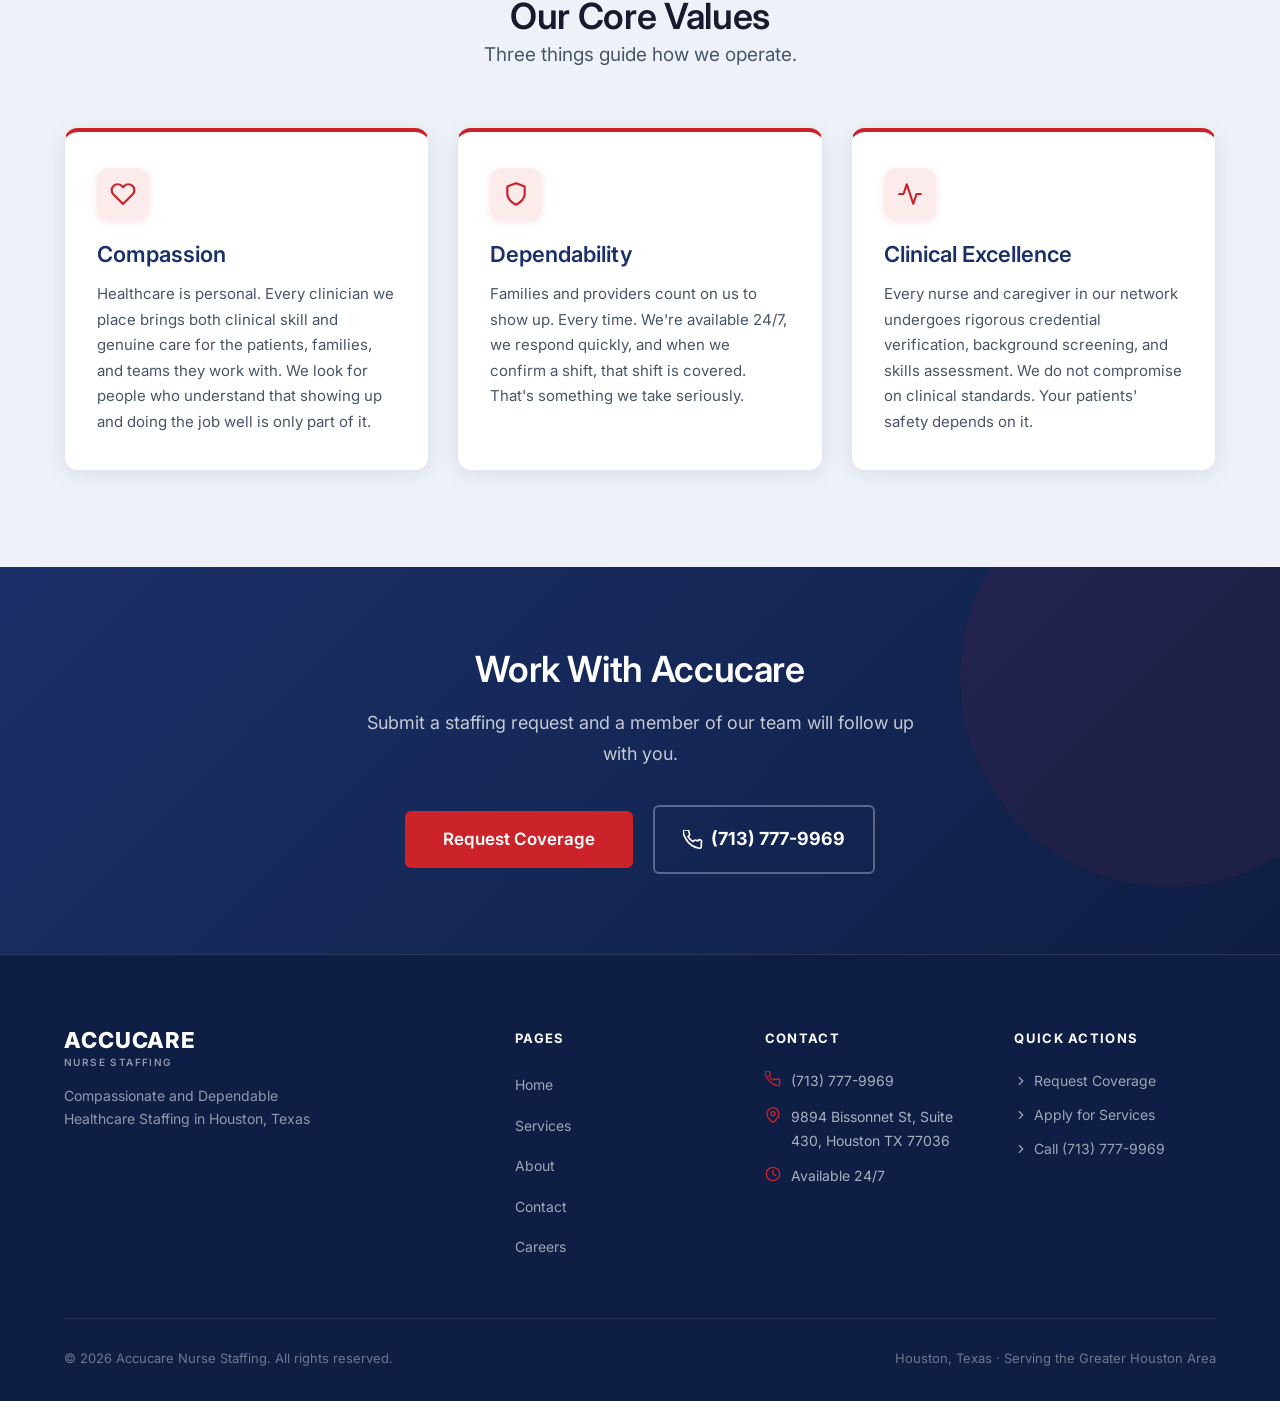
==== commit c3015a45: "Replace 'metro' with 'Greater Houston Area' site-wide Updated all 8 instances across 6 pages: footer" ====
--- a/about.html
+++ b/about.html
@@ -7,7 +7,7 @@
   <meta name="description" content="Learn about Accucare Nurse Staffing, a Houston-based agency founded in 2004. Our mission is compassionate and dependable healthcare staffing solutions for every provider, every setting, every shift." />
 
   <!-- Favicon -->
-  <link rel="icon" type="image/png" href="brandTheme/Heart.PNG" />
+  <link rel="icon" type="image/png" href="brandTheme/Heart.PNG?v=2" />
 
   <link rel="preconnect" href="https://fonts.googleapis.com" />
   <link rel="preconnect" href="https://fonts.gstatic.com" crossorigin />
@@ -269,7 +269,7 @@
       </div>
       <div class="footer__bottom">
         <p class="footer__copy">&copy; 2026 Accucare Nurse Staffing. All rights reserved.</p>
-        <p class="footer__copy">Houston, Texas &middot; Serving the Greater Houston Metro Area</p>
+        <p class="footer__copy">Houston, Texas &middot; Serving the Greater Houston Area</p>
       </div>
     </div>
   </footer>
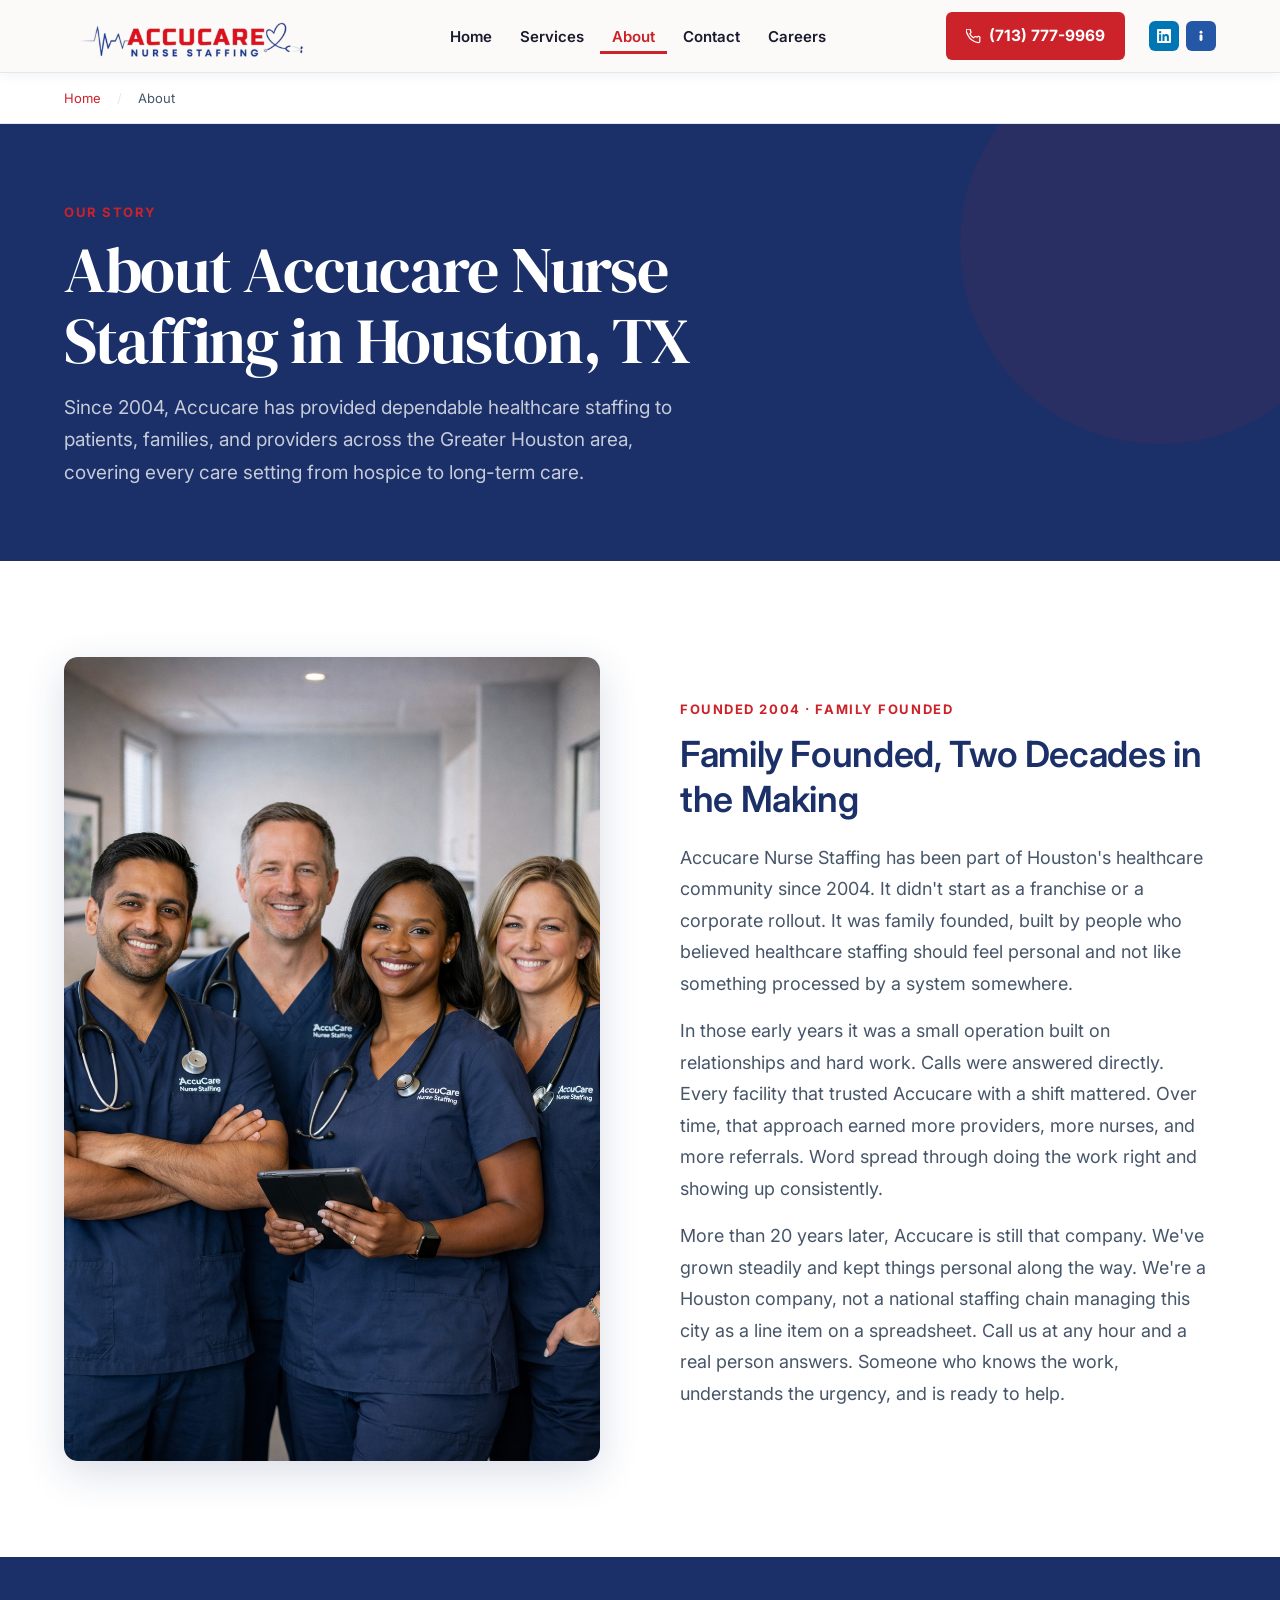
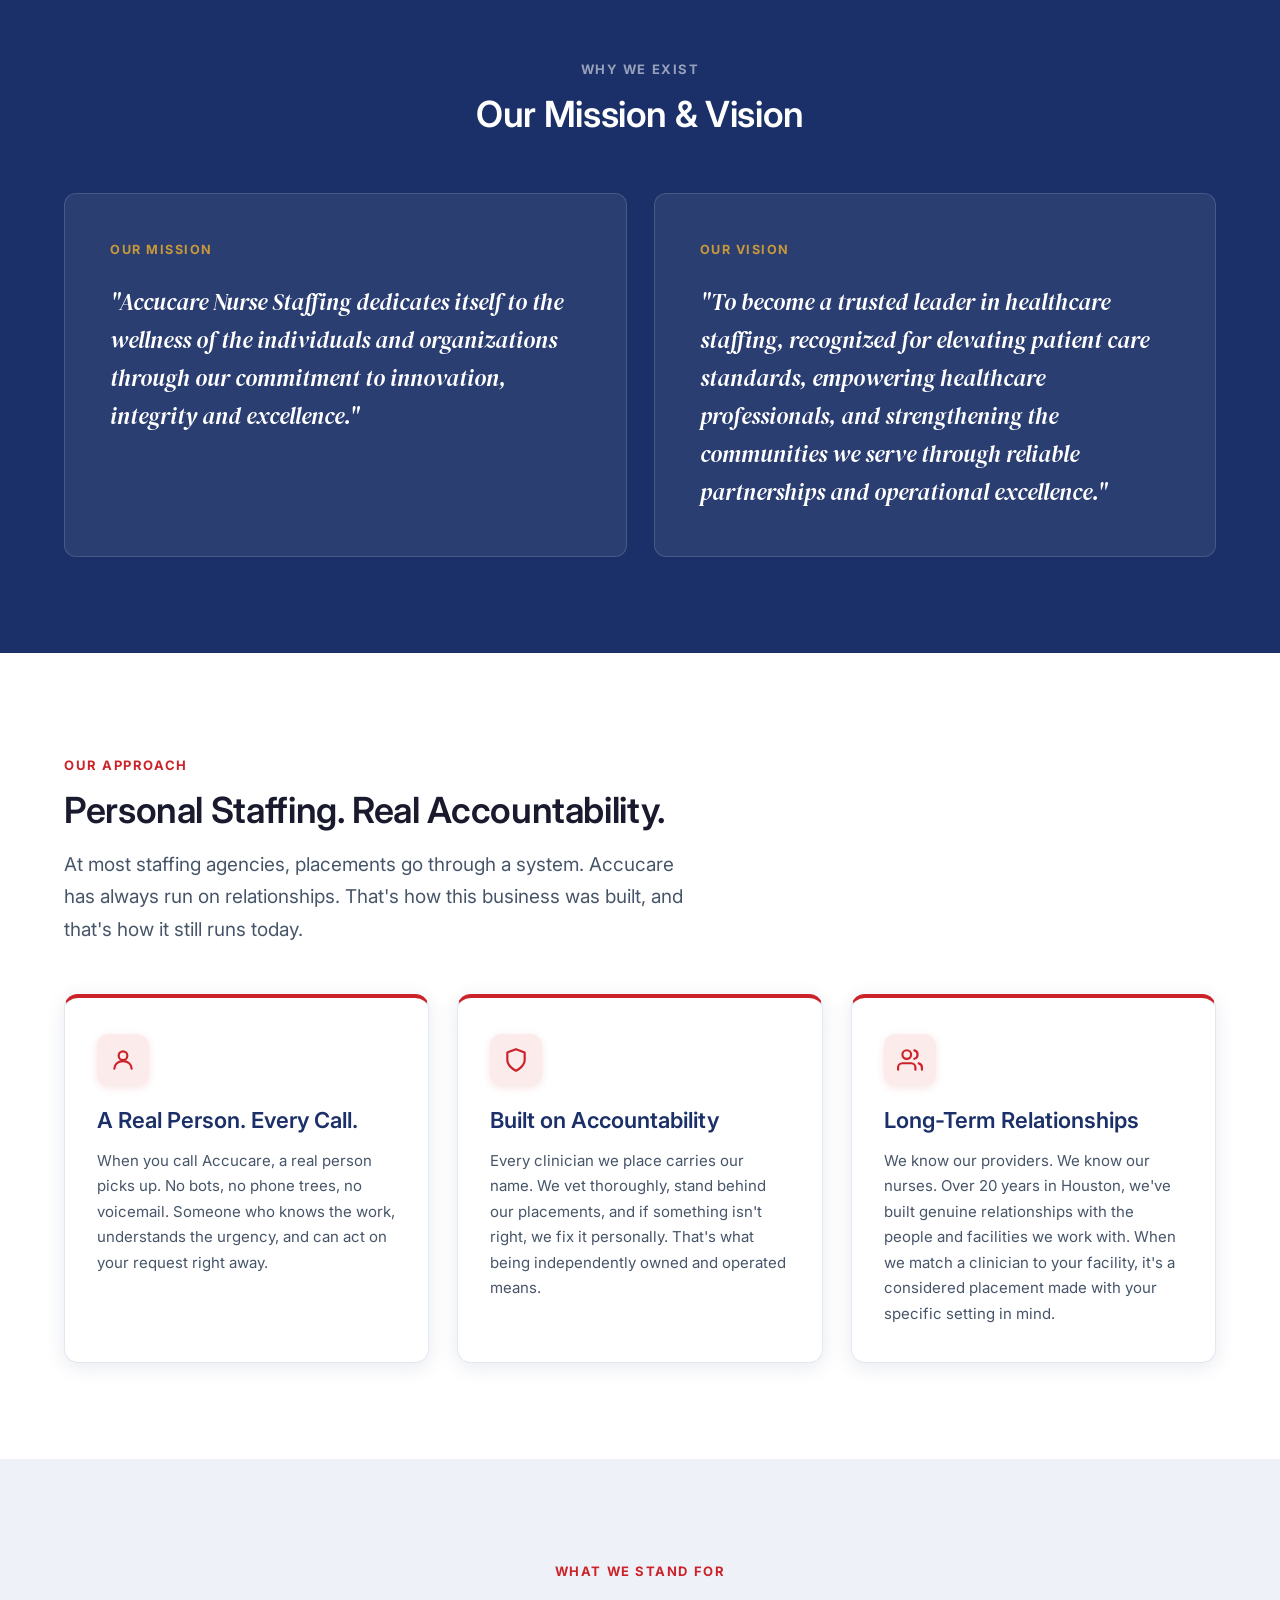
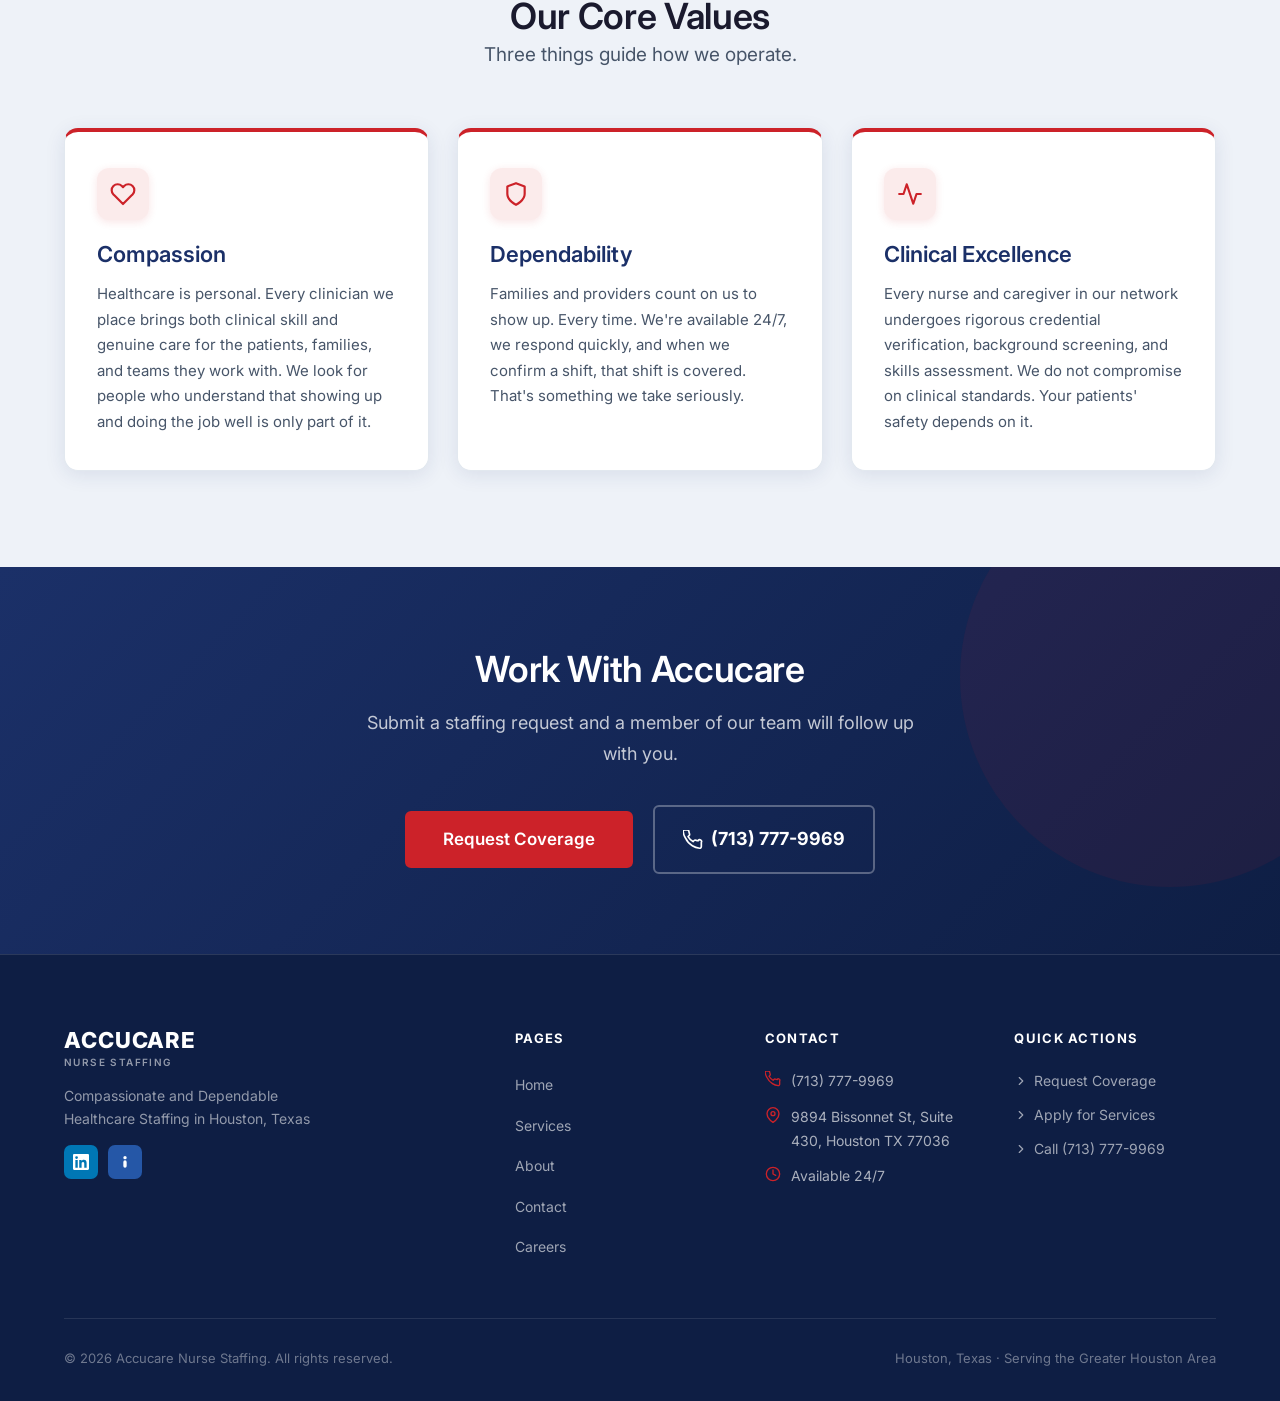
==== commit 2502a401: "Add LinkedIn and Indeed social icons to nav and footer Social icons added to all 6 pages — top-right" ====
--- a/about.html
+++ b/about.html
@@ -39,6 +39,20 @@
             <svg viewBox="0 0 24 24" fill="none" stroke="currentColor" stroke-width="2" stroke-linecap="round" stroke-linejoin="round" aria-hidden="true"><path d="M22 16.92v3a2 2 0 01-2.18 2 19.79 19.79 0 01-8.63-3.07A19.5 19.5 0 013.07 9.82 19.79 19.79 0 01.07 1.18 2 2 0 012.07 0h3a2 2 0 012 1.72c.127.96.361 1.903.7 2.81a2 2 0 01-.45 2.11L6.09 7.91a16 16 0 006 6l1.27-1.27a2 2 0 012.11-.45c.907.339 1.85.573 2.81.7A2 2 0 0122 14.92v2z"/></svg>
             (713) 777-9969
           </a>
+          <!-- Social Icons -->
+          <div class="nav__socials">
+            <a href="https://www.linkedin.com/company/accucarenursestaffing/" class="nav__social-link nav__social-link--linkedin" target="_blank" rel="noopener noreferrer" aria-label="Follow Accucare on LinkedIn">
+              <svg viewBox="0 0 24 24" fill="currentColor" aria-hidden="true">
+                <path d="M20.447 20.452h-3.554v-5.569c0-1.328-.027-3.037-1.852-3.037-1.853 0-2.136 1.445-2.136 2.939v5.667H9.351V9h3.414v1.561h.046c.477-.9 1.637-1.85 3.37-1.85 3.601 0 4.267 2.37 4.267 5.455v6.286zM5.337 7.433a2.062 2.062 0 01-2.063-2.065 2.064 2.064 0 112.063 2.065zm1.782 13.019H3.555V9h3.564v11.452zM22.225 0H1.771C.792 0 0 .774 0 1.729v20.542C0 23.227.792 24 1.771 24h20.451C23.2 24 24 23.227 24 22.271V1.729C24 .774 23.2 0 22.222 0h.003z"/>
+              </svg>
+            </a>
+            <a href="https://www.indeed.com/cmp/Accucare-Nure-Staffing" class="nav__social-link nav__social-link--indeed" target="_blank" rel="noopener noreferrer" aria-label="View Accucare on Indeed">
+              <svg viewBox="0 0 24 24" fill="currentColor" aria-hidden="true">
+                <circle cx="12" cy="5.5" r="2.5"/>
+                <rect x="9.5" y="9.5" width="5" height="11" rx="2.5"/>
+              </svg>
+            </a>
+          </div>
           <button class="nav__hamburger" aria-label="Open navigation menu" aria-expanded="false" aria-controls="mobile-menu">
             <span></span><span></span><span></span>
           </button>
@@ -241,6 +255,19 @@
             <span class="footer__logo-wordmark">ACCUCARE<span>NURSE STAFFING</span></span></span>
           </a>
           <p class="footer__tagline">Compassionate and Dependable Healthcare Staffing in Houston, Texas</p>
+          <div class="footer__socials">
+            <a href="https://www.linkedin.com/company/accucarenursestaffing/" class="footer__social-link footer__social-link--linkedin" target="_blank" rel="noopener noreferrer" aria-label="Follow Accucare on LinkedIn">
+              <svg viewBox="0 0 24 24" fill="currentColor" aria-hidden="true">
+                <path d="M20.447 20.452h-3.554v-5.569c0-1.328-.027-3.037-1.852-3.037-1.853 0-2.136 1.445-2.136 2.939v5.667H9.351V9h3.414v1.561h.046c.477-.9 1.637-1.85 3.37-1.85 3.601 0 4.267 2.37 4.267 5.455v6.286zM5.337 7.433a2.062 2.062 0 01-2.063-2.065 2.064 2.064 0 112.063 2.065zm1.782 13.019H3.555V9h3.564v11.452zM22.225 0H1.771C.792 0 0 .774 0 1.729v20.542C0 23.227.792 24 1.771 24h20.451C23.2 24 24 23.227 24 22.271V1.729C24 .774 23.2 0 22.222 0h.003z"/>
+              </svg>
+            </a>
+            <a href="https://www.indeed.com/cmp/Accucare-Nure-Staffing" class="footer__social-link footer__social-link--indeed" target="_blank" rel="noopener noreferrer" aria-label="View Accucare on Indeed">
+              <svg viewBox="0 0 24 24" fill="currentColor" aria-hidden="true">
+                <circle cx="12" cy="5.5" r="2.5"/>
+                <rect x="9.5" y="9.5" width="5" height="11" rx="2.5"/>
+              </svg>
+            </a>
+          </div>
         </div>
         <nav aria-label="Footer navigation">
           <div class="footer__col-title">Pages</div>
--- a/css/styles.css
+++ b/css/styles.css
@@ -346,6 +346,72 @@
   height: 15px;
 }
 
+/* Nav Social Icons */
+.nav__socials {
+  display: flex;
+  align-items: center;
+  gap: 7px;
+}
+
+.nav__social-link {
+  display: flex;
+  align-items: center;
+  justify-content: center;
+  width: 30px;
+  height: 30px;
+  border-radius: 6px;
+  color: white;
+  transition: opacity 0.2s, transform 0.15s;
+  flex-shrink: 0;
+  text-decoration: none;
+}
+
+.nav__social-link:hover {
+  opacity: 0.8;
+  transform: translateY(-1px);
+}
+
+.nav__social-link svg {
+  width: 14px;
+  height: 14px;
+}
+
+.nav__social-link--linkedin { background: #0077B5; }
+.nav__social-link--indeed   { background: #2557A7; }
+
+/* Footer Social Icons */
+.footer__socials {
+  display: flex;
+  align-items: center;
+  gap: 10px;
+  margin-top: 14px;
+}
+
+.footer__social-link {
+  display: flex;
+  align-items: center;
+  justify-content: center;
+  width: 34px;
+  height: 34px;
+  border-radius: 7px;
+  color: white;
+  transition: opacity 0.2s, transform 0.15s;
+  text-decoration: none;
+}
+
+.footer__social-link:hover {
+  opacity: 0.8;
+  transform: translateY(-2px);
+}
+
+.footer__social-link svg {
+  width: 16px;
+  height: 16px;
+}
+
+.footer__social-link--linkedin { background: #0077B5; }
+.footer__social-link--indeed   { background: #2557A7; }
+
 /* Hamburger */
 .nav__hamburger {
   display: none;
